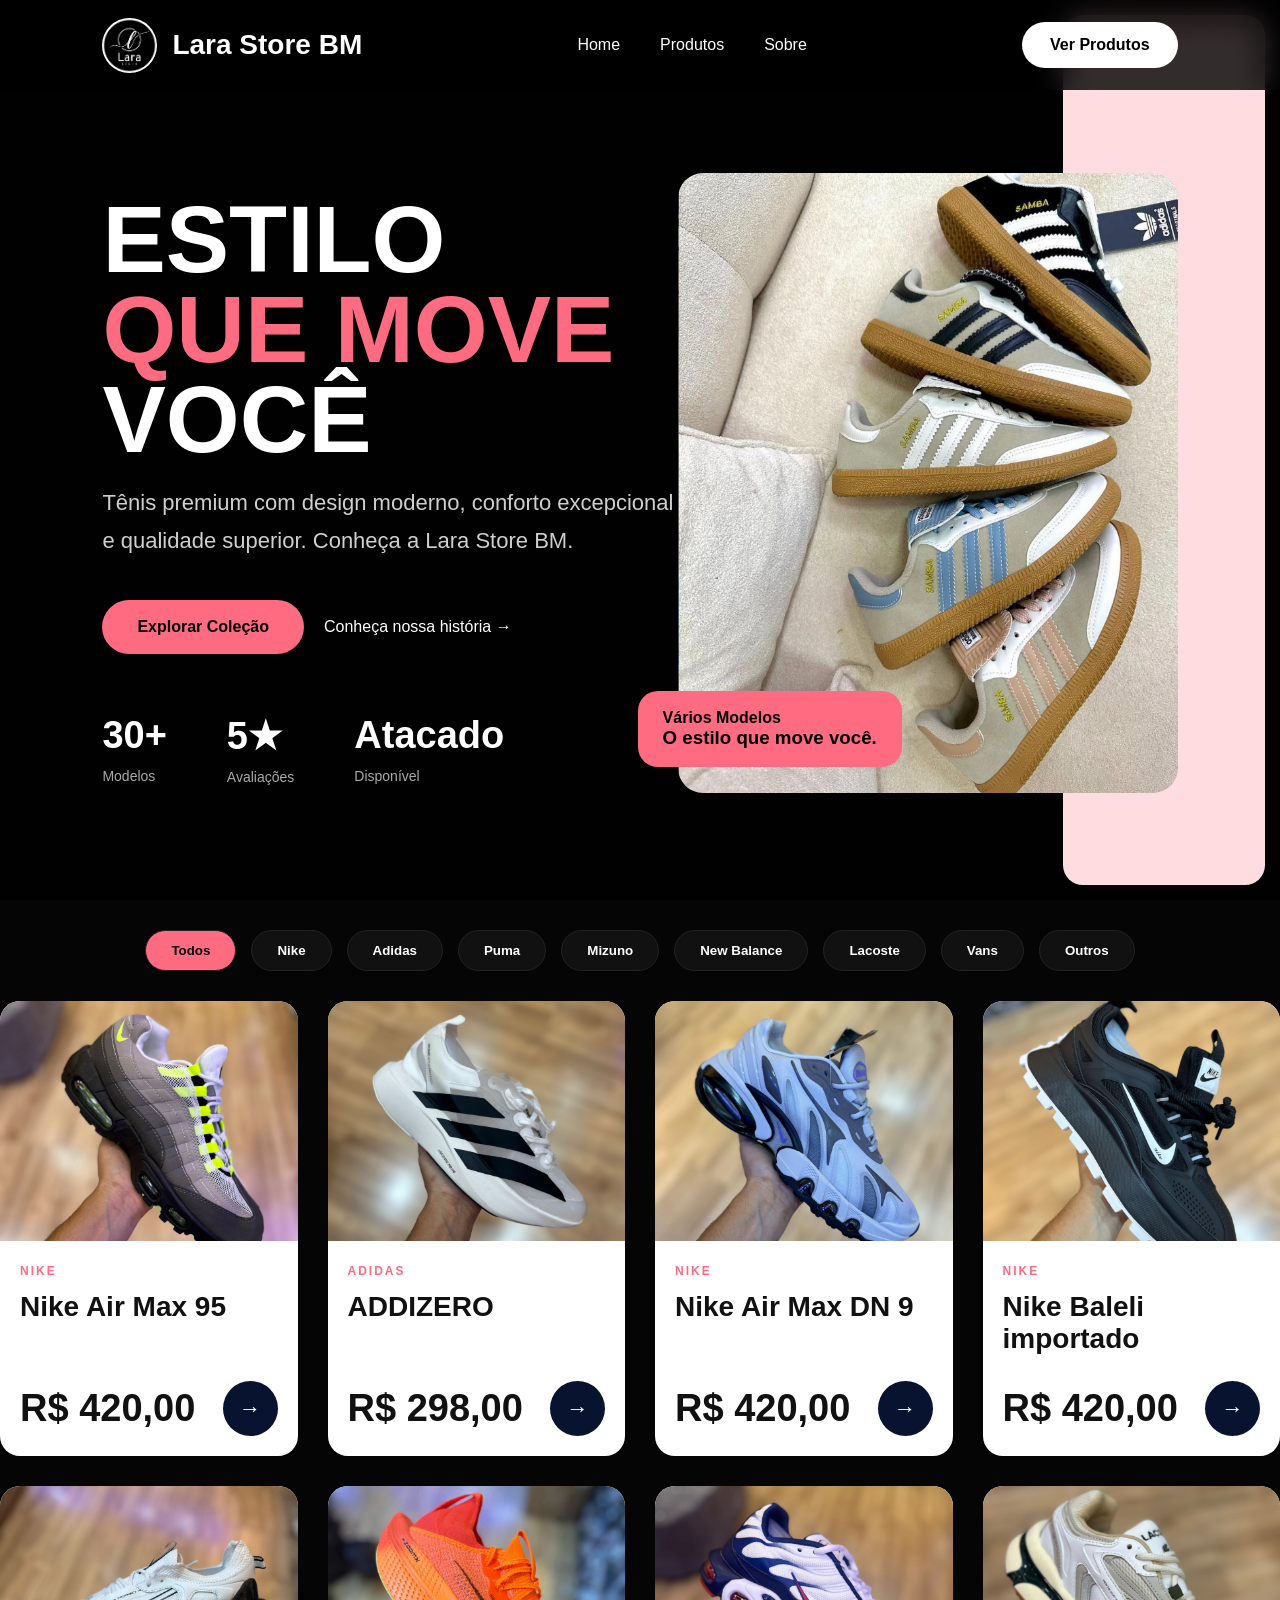
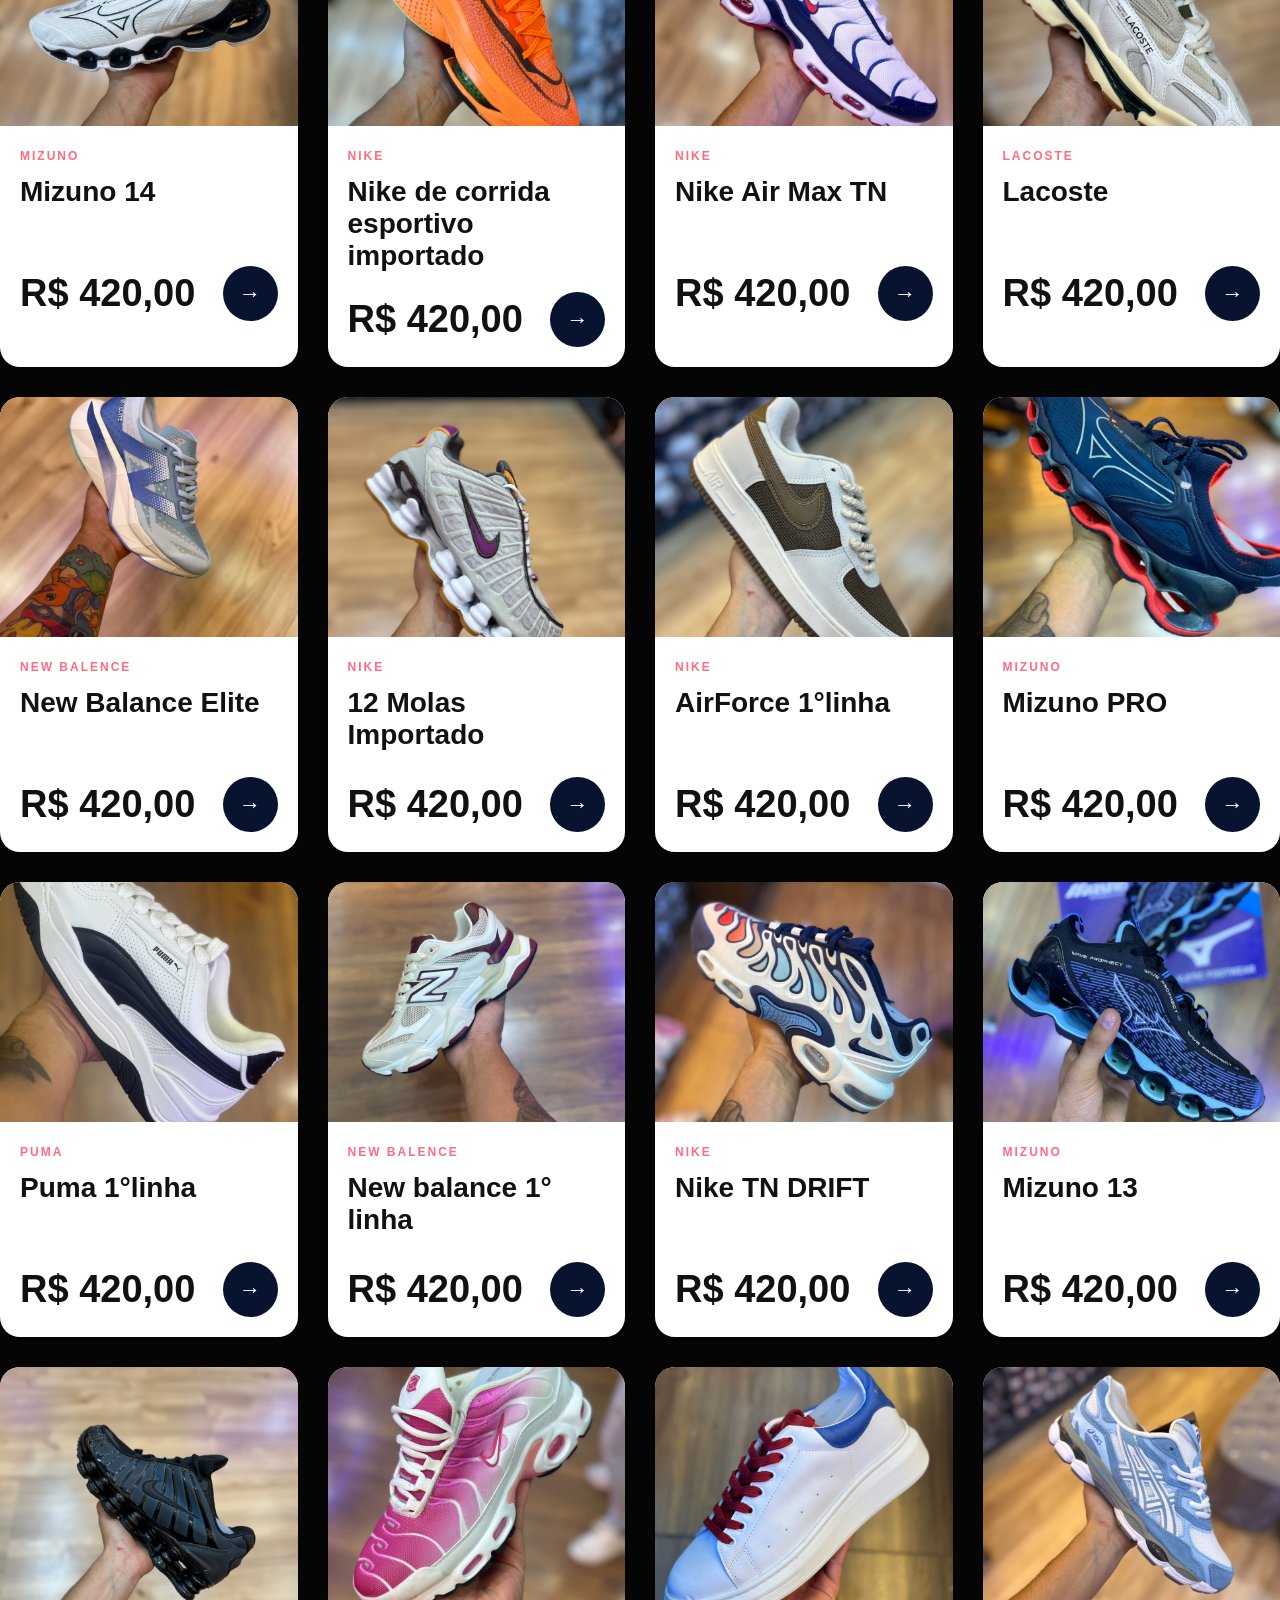
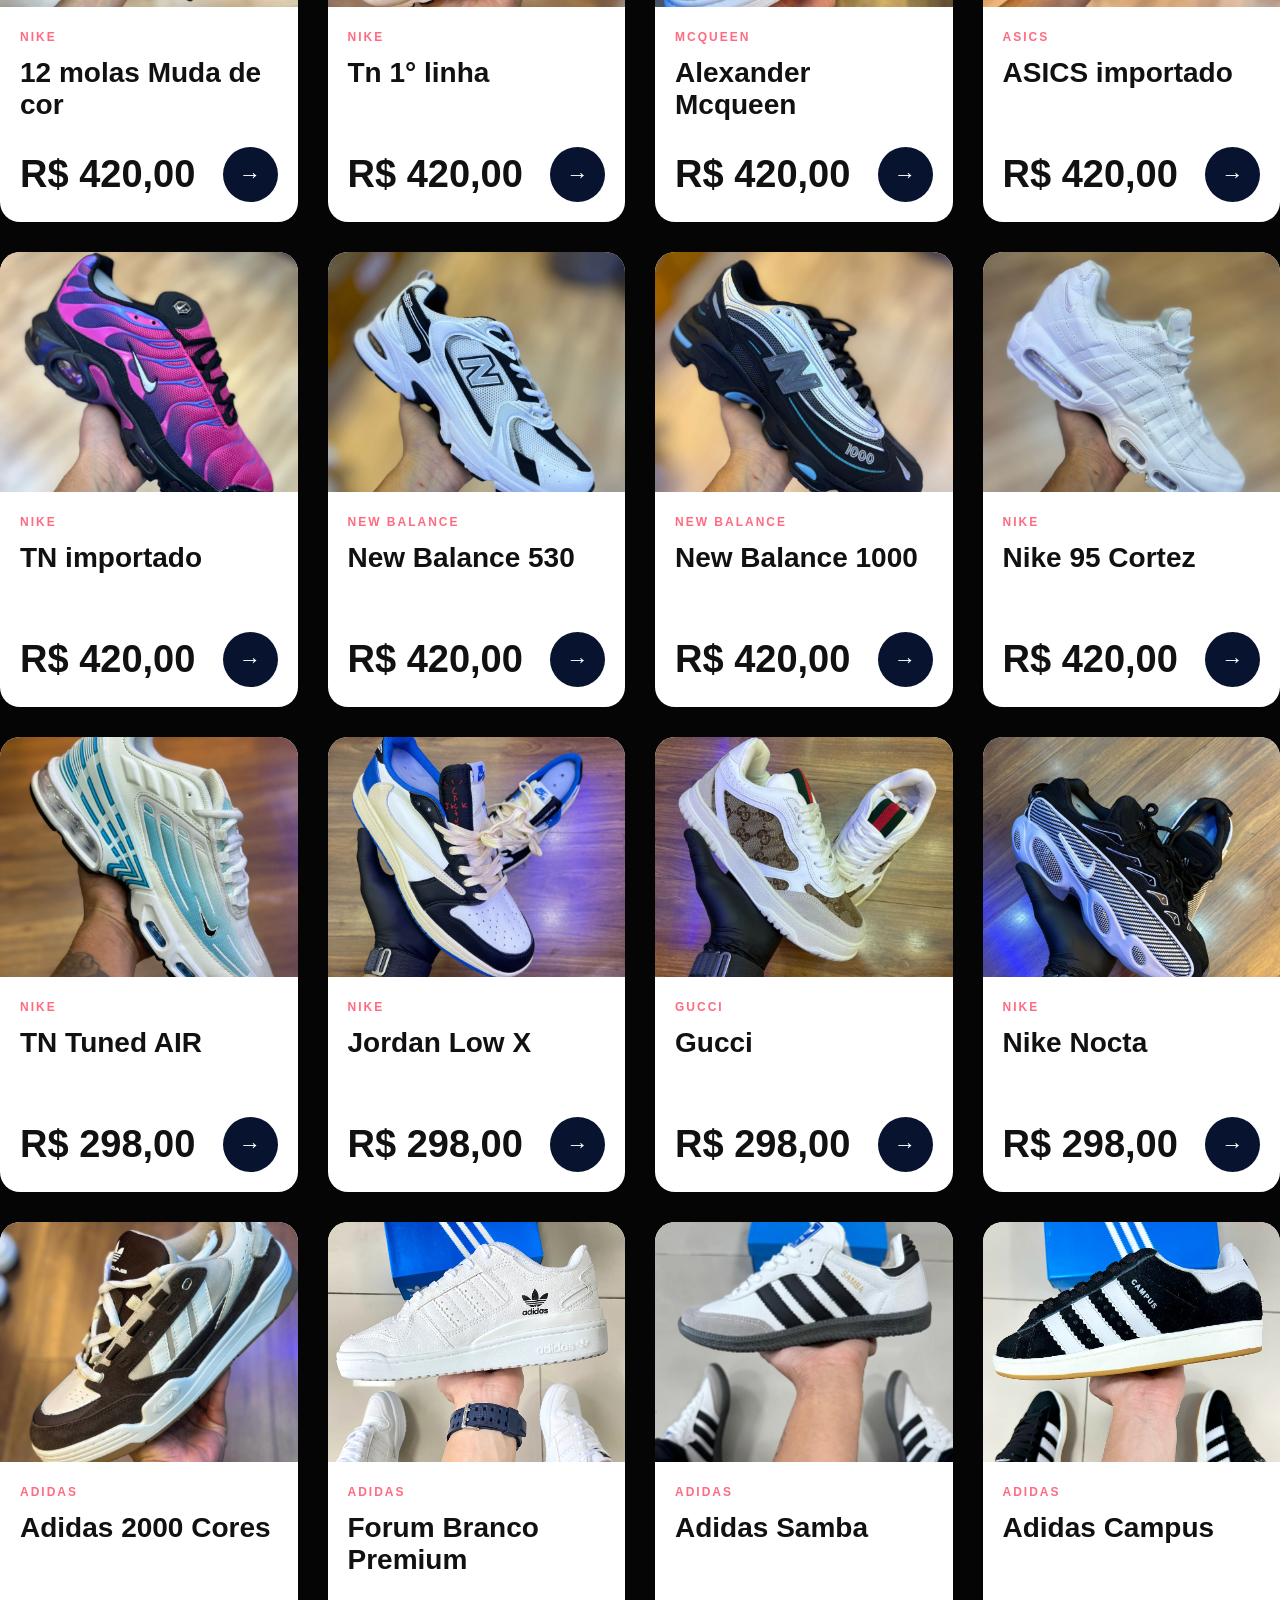
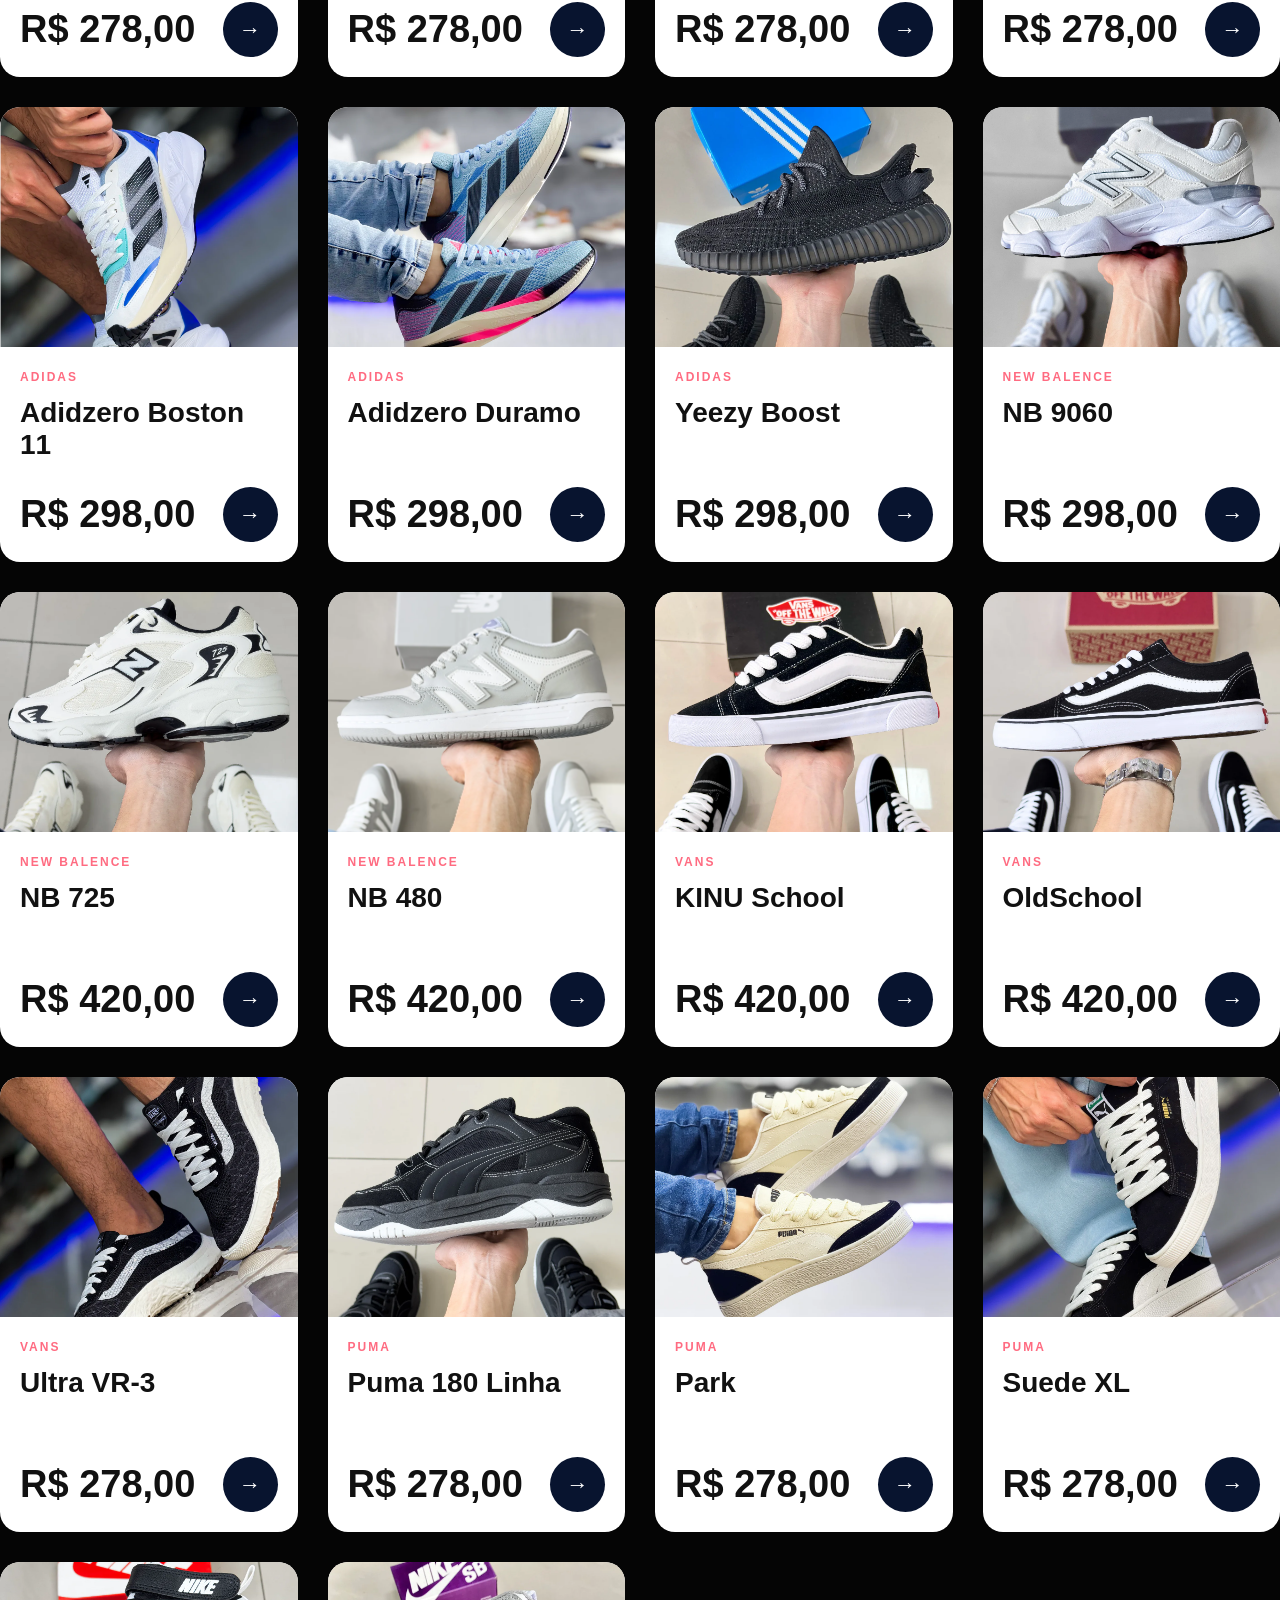
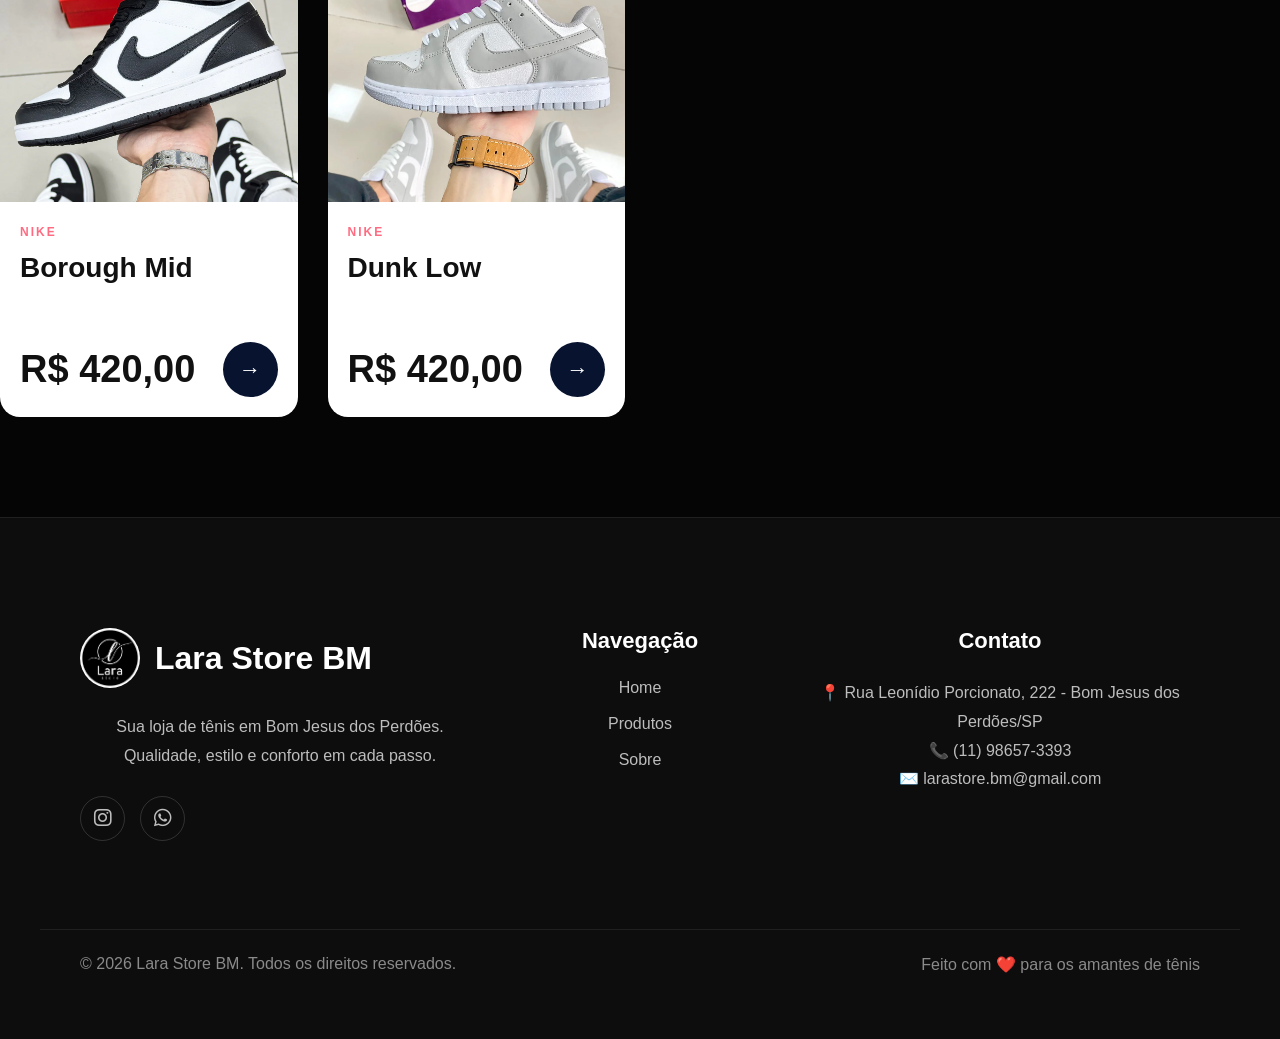
==== index.html @ 4850183e "Add files via upload" ====
<!DOCTYPE html>
<html lang="pt-BR">
<head>
<meta charset="UTF-8">
<meta name="viewport" content="width=device-width, initial-scale=1.0">

<title>Lara Store BM</title>

<link rel="preconnect" href="https://fonts.googleapis.com">
<link href="img/lara.store.jpeg" rel="stylesheet">

<link rel="stylesheet" href="style.css">
</head>
<script>

function filtrar(categoria){

const produtos =
document.querySelectorAll('.produto');

produtos.forEach(produto => {

if(categoria === 'todos'){

produto.style.display = 'block';

}else{

produto.style.display =
produto.classList.contains(categoria)
? 'block'
: 'none';

}

});

}

</script>
<body>

<nav>

<div class="logo">
<img src="img/lara.store.jpeg">
<h2>Lara Store BM</h2>
</div>

<ul>
<li><a href="#">Home</a></li>
<li><a href="#produtos">Produtos</a></li>
<li><a href="sobre.html">Sobre</a></li>
</ul>

<a href="#produtos" class="btn-nav">Ver Produtos</a>

</nav>

<section class="hero">

<div class="hero-left">

<span class="tag">
NOVA COLEÇÃO 2026
</span>

<h1>
ESTILO
<span>QUE MOVE</span>
VOCÊ
</h1>

<p>
Tênis premium com design moderno, conforto excepcional e qualidade superior.
Conheça a Lara Store BM.
</p>

<div class="hero-buttons">

<a href="#produtos" class="btn-primary">
Explorar Coleção
</a>

<a href="sobre.html" class="btn-secondary">
Conheça nossa história →
</a>

</div>

<div class="stats">

<div>
<h2>30+</h2>
<p>Modelos</p>
</div>

<div>
<h2>5★</h2>
<p>Avaliações</p>
</div>

<div>
<h2>Atacado</h2>
<p>Disponível</p>
</div>

</div>

</div>


<div class="hero-right">

<div class="shoe-card">

<img src="img/banner.png">

<div class="best-seller">

<span>Vários Modelos</span>

<h3>O estilo que move você.</h3>

</div>

</div>

</div>

</section>

<section id="produtos">

<h2 class="titulo">

</a>
<div class="marcas">

    <button class="filtro ativo" data-marca="todos">Todos</button>

    <button class="filtro" data-marca="nike">Nike</button>

    <button class="filtro" data-marca="adidas">Adidas</button>

    <button class="filtro" data-marca="puma">Puma</button>

    <button class="filtro" data-marca="mizuno">Mizuno</button>

    <button class="filtro" data-marca="newbalance">New Balance</button>

    <button class="filtro" data-marca="lacoste">Lacoste</button>

    <button class="filtro" data-marca="vans">Vans</button>

    <button class="filtro" data-marca="outros">Outros</button>

</div>

</section>
<div class="produtos-grid">

<div class="card-produto nike">

    <div class="produto-imagem">
        <img src="img/95.png">
    </div>

    <div class="info-produto">

        <span class="marca">NIKE</span>

        <h3>Nike Air Max 95</h3>

        <div class="card-bottom">

            <span class="preco">R$ 420,00</span>

            <a class="btn-comprar"
            href="https://wa.me/5511986573393"
            target="_blank">
            →
            </a>

        </div>

    </div>

</div>
<div class="card-produto adidas">

    <div class="produto-imagem">
        <img src="img/ADDIZERO.png">
    </div>

    <div class="info-produto">

        <span class="marca">ADIDAS</span>

        <h3>ADDIZERO</h3>

        <div class="card-bottom">

            <span class="preco">R$ 298,00</span>

            <a class="btn-comprar"
             href="https://wa.me/5511986573393"
            target="_blank">
            →
            </a>

        </div>

    </div>

</div>
<div class="card-produto nike">

    <div class="produto-imagem">
        <img src="img/DN-white.png">
        
    </div>

    <div class="info-produto">

        <span class="marca">NIKE</span>

        <h3>Nike Air Max DN 9</h3>

        <div class="card-bottom">

            <span class="preco">R$ 420,00</span>

            <a class="btn-comprar"
            href="https://wa.me/5511986573393"
            target="_blank">
            →
            </a>

        </div>

    </div>

</div>
<div class="card-produto nike">

    <div class="produto-imagem">
        <img src="img/BALLELI.png">
        
    </div>

    <div class="info-produto">

        <span class="marca">NIKE</span>

        <h3>Nike Baleli importado</h3>

        <div class="card-bottom">

            <span class="preco">R$ 420,00</span>

            <a class="btn-comprar"
            href="https://wa.me/5511986573393"
            target="_blank">
            →
            </a>

        </div>

    </div>

</div>
<div class="card-produto mizuno">

    <div class="produto-imagem">
        <img src="img/MIZUNO 14.png">
        
    </div>

    <div class="info-produto">

        <span class="marca">MIZUNO</span>

        <h3>Mizuno 14</h3>

        <div class="card-bottom">

            <span class="preco">R$ 420,00</span>

            <a class="btn-comprar"
            href="https://wa.me/5511986573393"
            target="_blank">
            →
            </a>

        </div>

    </div>

</div>
<div class="card-produto nike">

    <div class="produto-imagem">
        <img src="img/CORRIDA.png">
        
    </div>

    <div class="info-produto">

        <span class="marca">NIKE</span>

        <h3>Nike de corrida esportivo importado</h3>

        <div class="card-bottom">

            <span class="preco">R$ 420,00</span>

            <a class="btn-comprar"
            href="https://wa.me/5511986573393"
            target="_blank">
            →
            </a>

        </div>

    </div>

</div>
<div class="card-produto nike">

    <div class="produto-imagem">
        <img src="img/TN.png">
        
    </div>

    <div class="info-produto">

        <span class="marca">NIKE</span>

        <h3>Nike Air Max TN</h3>

        <div class="card-bottom">

            <span class="preco">R$ 420,00</span>

            <a class="btn-comprar"
            href="https://wa.me/5511986573393"
            target="_blank">
            →
            </a>

        </div>

    </div>

</div>
<div class="card-produto lacoste">

    <div class="produto-imagem">
        <img src="img/LACOSTE.png">
        
    </div>

    <div class="info-produto">

        <span class="marca">LACOSTE</span>

        <h3>Lacoste</h3>

        <div class="card-bottom">

            <span class="preco">R$ 420,00</span>

            <a class="btn-comprar"
            href="https://wa.me/5511986573393"
            target="_blank">
            →
            </a>

        </div>

    </div>

</div>
<div class="card-produto newbalance">

    <div class="produto-imagem">
        <img src="img/NEW BALENCE ELITE.png">
        
    </div>

    <div class="info-produto">

        <span class="marca">New Balence</span>

        <h3>New Balance Elite</h3>

        <div class="card-bottom">

            <span class="preco">R$ 420,00</span>

            <a class="btn-comprar"
            href="https://wa.me/5511986573393"
            target="_blank">
            →
            </a>

        </div>

    </div>

</div>
<div class="card-produto nike">

    <div class="produto-imagem">
        <img src="img/12 molas.png">
        
    </div>

    <div class="info-produto">

        <span class="marca">NIKE</span>

        <h3>12 Molas Importado</h3>

        <div class="card-bottom">

            <span class="preco">R$ 420,00</span>

            <a class="btn-comprar"
            href="https://wa.me/5511986573393"
            target="_blank">
            →
            </a>

        </div>

    </div>

</div>

<div class="card-produto nike">

    <div class="produto-imagem">
        <img src="img/airforce.png">
        
    </div>

    <div class="info-produto">

        <span class="marca">NIKE</span>

        <h3>AirForce 1°linha</h3>

        <div class="card-bottom">

            <span class="preco">R$ 420,00</span>

            <a class="btn-comprar"
            href="https://wa.me/5511986573393"
            target="_blank">
            →
            </a>

        </div>

    </div>

</div>
<div class="card-produto mizuno">

    <div class="produto-imagem">
        <img src="img/MIZUNO PRO.png">
        
    </div>

    <div class="info-produto">

        <span class="marca">MIZUNO</span>

        <h3>Mizuno PRO</h3>

        <div class="card-bottom">

            <span class="preco">R$ 420,00</span>

            <a class="btn-comprar"
            href="https://wa.me/5511986573393"
            target="_blank">
            →
            </a>

        </div>

    </div>

</div>
<div class="card-produto puma">

    <div class="produto-imagem">
        <img src="img/PUMA.png">
        
    </div>

    <div class="info-produto">

        <span class="marca">PUMA</span>

        <h3>Puma 1°linha</h3>

        <div class="card-bottom">

            <span class="preco">R$ 420,00</span>

            <a class="btn-comprar"
            href="https://wa.me/5511986573393"
            target="_blank">
            →
            </a>

        </div>

    </div>

</div>
<div class="card-produto newbalance">

    <div class="produto-imagem">
        <img src="img/NEWBALENCE.png">
        
    </div>

    <div class="info-produto">

        <span class="marca">NEW BALENCE</span>

        <h3>New balance 1° linha</h3>

        <div class="card-bottom">

            <span class="preco">R$ 420,00</span>

            <a class="btn-comprar"
            href="https://wa.me/5511986573393"
            target="_blank">
            →
            </a>

        </div>

    </div>

</div>
<div class="card-produto nike">

    <div class="produto-imagem">
        <img src="img/DRIFT.png">
        
    </div>

    <div class="info-produto">

        <span class="marca">NIKE</span>

        <h3>Nike TN DRIFT</h3>

        <div class="card-bottom">

            <span class="preco">R$ 420,00</span>

            <a class="btn-comprar"
            href="https://wa.me/5511986573393"
            target="_blank">
            →
            </a>

        </div>

    </div>

</div>
<div class="card-produto mizuno">

    <div class="produto-imagem">
        <img src="img/Mizuno 13.png">
        
    </div>

    <div class="info-produto">

        <span class="marca">Mizuno</span>

        <h3>Mizuno 13</h3>

        <div class="card-bottom">

            <span class="preco">R$ 420,00</span>

            <a class="btn-comprar"
            href="https://wa.me/5511986573393"
            target="_blank">
            →
            </a>

        </div>

    </div>

</div>
<div class="card-produto nike">

    <div class="produto-imagem">
        <img src="img/muda de cor.png">
        
    </div>

    <div class="info-produto">

        <span class="marca">NIKE</span>

        <h3>12 molas Muda de cor</h3>

        <div class="card-bottom">

            <span class="preco">R$ 420,00</span>

            <a class="btn-comprar"
            href="https://wa.me/5511986573393"
            target="_blank">
            →
            </a>

        </div>

    </div>

</div>
<div class="card-produto nike">

    <div class="produto-imagem">
        <img src="img/tn1.png">
        
    </div>

    <div class="info-produto">

        <span class="marca">NIKE</span>

        <h3>Tn 1° linha</h3>

        <div class="card-bottom">

            <span class="preco">R$ 420,00</span>

            <a class="btn-comprar"
            href="https://wa.me/5511986573393"
            target="_blank">
            →
            </a>

        </div>

    </div>

</div>
<div class="card-produto outros">

    <div class="produto-imagem">
        <img src="img/MCQUENN.png">
        
    </div>

    <div class="info-produto">

        <span class="marca">MCQUEEN</span>

        <h3>Alexander Mcqueen</h3>

        <div class="card-bottom">

            <span class="preco">R$ 420,00</span>

            <a class="btn-comprar"
            href="https://wa.me/5511986573393"
            target="_blank">
            →
            </a>

        </div>

    </div>

</div>
<div class="card-produto outros">

    <div class="produto-imagem">
        <img src="img/ASICS.png">
        
    </div>

    <div class="info-produto">

        <span class="marca">ASICS</span>

        <h3>ASICS importado</h3>

        <div class="card-bottom">

            <span class="preco">R$ 420,00</span>

            <a class="btn-comprar"
            href="https://wa.me/5511986573393"
            target="_blank">
            →
            </a>

        </div>

    </div>

</div>
<div class="card-produto nike">

    <div class="produto-imagem">
        <img src="img/importaddo.png">
        
    </div>

    <div class="info-produto">

        <span class="marca">NIKE</span>

        <h3>TN importado</h3>

        <div class="card-bottom">

            <span class="preco">R$ 420,00</span>

            <a class="btn-comprar"
            href="https://wa.me/5511986573393"
            target="_blank">
            →
            </a>

        </div>

    </div>
</div>
<div class="card-produto newbalance">

    <div class="produto-imagem">
        <img src="img/530.png">
        
    </div>

    <div class="info-produto">

        <span class="marca">NEW BALANCE</span>

        <h3>New Balance 530</h3>

        <div class="card-bottom">

            <span class="preco">R$ 420,00</span>

            <a class="btn-comprar"
            href="https://wa.me/5511986573393"
            target="_blank">
            →
            </a>

        </div>

    </div>

</div>
<div class="card-produto newbalance">

    <div class="produto-imagem">
        <img src="img/1000.png">
        
    </div>

    <div class="info-produto">

        <span class="marca">NEW BALANCE</span>

        <h3>New Balance 1000</h3>

        <div class="card-bottom">

            <span class="preco">R$ 420,00</span>

            <a class="btn-comprar"
            href="https://wa.me/5511986573393"
            target="_blank">
            →
            </a>

        </div>

    </div>

</div>
<div class="card-produto nike">

    <div class="produto-imagem">
        <img src="img/cortez.png">
        
    </div>

    <div class="info-produto">

        <span class="marca">NIKE</span>

        <h3>Nike 95 Cortez</h3>

        <div class="card-bottom">

            <span class="preco">R$ 420,00</span>

            <a class="btn-comprar"
            href="https://wa.me/5511986573393"
            target="_blank">
            →
            </a>

        </div>

    </div>

</div>
<div class="card-produto nike">

    <div class="produto-imagem">
        <img src="img/TUNED.png">
        
    </div>

    <div class="info-produto">

        <span class="marca">NIKE</span>

        <h3>TN Tuned AIR</h3>

        <div class="card-bottom">

            <span class="preco">R$ 298,00</span>

            <a class="btn-comprar"
            href="https://wa.me/5511986573393"
            target="_blank">
            →
            </a>

        </div>

    </div>

</div>
<div class="card-produto nike">

    <div class="produto-imagem">
        <img src="img/JORDAN.png">
        
    </div>

    <div class="info-produto">

        <span class="marca">NIKE</span>

        <h3>Jordan Low X</h3>

        <div class="card-bottom">

            <span class="preco">R$ 298,00</span>

            <a class="btn-comprar"
            href="https://wa.me/5511986573393"
            target="_blank">
            →
            </a>

        </div>

    </div>

</div>
<div class="card-produto outros">

    <div class="produto-imagem">
        <img src="img/GUCCI.png">
        
    </div>

    <div class="info-produto">

        <span class="marca">GUCCI</span>

        <h3>Gucci</h3>

        <div class="card-bottom">

            <span class="preco">R$ 298,00</span>

            <a class="btn-comprar"
            href="https://wa.me/5511986573393"
            target="_blank">
            →
            </a>

        </div>

    </div>

</div>
<div class="card-produto nike">

    <div class="produto-imagem">
        <img src="img/NOCTA.png">
        
    </div>

    <div class="info-produto">

        <span class="marca">NIKE</span>

        <h3>Nike Nocta</h3>

        <div class="card-bottom">

            <span class="preco">R$ 298,00</span>

            <a class="btn-comprar"
            href="https://wa.me/5511986573393"
            target="_blank">
            →
            </a>

        </div>

    </div>

</div>
<div class="card-produto adidas">

    <div class="produto-imagem">
        <img src="img/2000.png">
        
    </div>

    <div class="info-produto">

        <span class="marca">ADIDAS</span>

        <h3>Adidas 2000 Cores</h3>

        <div class="card-bottom">

            <span class="preco">R$ 278,00</span>

            <a class="btn-comprar"
            href="https://wa.me/5511986573393"
            target="_blank">
            →
            </a>

        </div>

    </div>

</div>
<div class="card-produto adidas">

    <div class="produto-imagem">
        <img src="img/FORUM BRANCO.png">
        
    </div>

    <div class="info-produto">

        <span class="marca">ADIDAS</span>

        <h3>Forum Branco Premium</h3>

        <div class="card-bottom">

            <span class="preco">R$ 278,00</span>

            <a class="btn-comprar"
            href="https://wa.me/5511986573393"
            target="_blank">
            →
            </a>

        </div>

    </div>

</div>
<div class="card-produto adidas">

    <div class="produto-imagem">
        <img src="img/SAMBA.png">
        
    </div>

    <div class="info-produto">

        <span class="marca">ADIDAS</span>

        <h3>Adidas Samba</h3>

        <div class="card-bottom">

            <span class="preco">R$ 278,00</span>

            <a class="btn-comprar"
            href="https://wa.me/5511986573393"
            target="_blank">
            →
            </a>

        </div>

    </div>

</div>
<div class="card-produto adidas">

    <div class="produto-imagem">
        <img src="img/campus.png">
        
    </div>

    <div class="info-produto">

        <span class="marca">ADIDAS</span>

        <h3>Adidas Campus</h3>

        <div class="card-bottom">

            <span class="preco">R$ 278,00</span>

            <a class="btn-comprar"
            href="https://wa.me/5511986573393"
            target="_blank">
            →
            </a>

        </div>

    </div>

</div>
<div class="card-produto adidas">

    <div class="produto-imagem">
        <img src="img/11.png">
        
    </div>

    <div class="info-produto">

        <span class="marca">ADIDAS</span>

        <h3>Adidzero Boston 11</h3>

        <div class="card-bottom">

            <span class="preco">R$ 298,00</span>

            <a class="btn-comprar"
            href="https://wa.me/5511986573393"
            target="_blank">
            →
            </a>

        </div>

    </div>

</div>
<div class="card-produto adidas">

    <div class="produto-imagem">
        <img src="img/duramo.png">
        
    </div>

    <div class="info-produto">

        <span class="marca">ADIDAS</span>

        <h3>Adidzero Duramo</h3>

        <div class="card-bottom">

            <span class="preco">R$ 298,00</span>

            <a class="btn-comprar"
            href="https://wa.me/5511986573393"
            target="_blank">
            →
            </a>

        </div>

    </div>

</div>
<div class="card-produto adidas">

    <div class="produto-imagem">
        <img src="img/YEESE.png">
        
    </div>

    <div class="info-produto">

        <span class="marca">ADIDAS</span>

        <h3>Yeezy Boost</h3>

        <div class="card-bottom">

            <span class="preco">R$ 298,00</span>

            <a class="btn-comprar"
            href="https://wa.me/5511986573393"
            target="_blank">
            →
            </a>

        </div>

    </div>

</div>
<div class="card-produto newbalance">

    <div class="produto-imagem">
        <img src="img/NB900.png">
        
    </div>

    <div class="info-produto">

        <span class="marca">NEW BALENCE</span>

        <h3>NB 9060</h3>

        <div class="card-bottom">

            <span class="preco">R$ 298,00</span>

            <a class="btn-comprar"
            href="https://wa.me/5511986573393"
            target="_blank">
            →
            </a>

        </div>

    </div>

</div>
<div class="card-produto newbalance">

    <div class="produto-imagem">
        <img src="img/725.png">
        
    </div>

    <div class="info-produto">

        <span class="marca">NEW BALENCE</span>

        <h3>NB 725</h3>

        <div class="card-bottom">

            <span class="preco">R$ 420,00</span>

            <a class="btn-comprar"
            href="https://wa.me/5511986573393"
            target="_blank">
            →
            </a>

        </div>

    </div>

</div>
<div class="card-produto newbalance">

    <div class="produto-imagem">
        <img src="img/480.png">
        
    </div>

    <div class="info-produto">

        <span class="marca">NEW BALENCE</span>

        <h3>NB 480</h3>

        <div class="card-bottom">

            <span class="preco">R$ 420,00</span>

            <a class="btn-comprar"
            href="https://wa.me/5511986573393"
            target="_blank">
            →
            </a>

        </div>

    </div>

</div>
<div class="card-produto vans">

    <div class="produto-imagem">
        <img src="img/shocool.png">
        
    </div>

    <div class="info-produto">

        <span class="marca">VANS</span>

        <h3>KINU School </h3>

        <div class="card-bottom">

            <span class="preco">R$ 420,00</span>

            <a class="btn-comprar"
            href="https://wa.me/5511986573393"
            target="_blank">
            →
            </a>

        </div>

    </div>

</div>
<div class="card-produto vans">

    <div class="produto-imagem">
        <img src="img/OLDS.png">
        
    </div>

    <div class="info-produto">

        <span class="marca">VANS</span>

        <h3>OldSchool</h3>

        <div class="card-bottom">

            <span class="preco">R$ 420,00</span>

            <a class="btn-comprar"
            href="https://wa.me/5511986573393"
            target="_blank">
            →
            </a>

        </div>

    </div>

</div>
<div class="card-produto vans">

    <div class="produto-imagem">
        <img src="img/ULTRA.png">
        
    </div>

    <div class="info-produto">

        <span class="marca">VANS</span>

        <h3>Ultra VR-3</h3>

        <div class="card-bottom">

            <span class="preco">R$ 278,00</span>

            <a class="btn-comprar"
            href="https://wa.me/5511986573393"
            target="_blank">
            →
            </a>

        </div>

    </div>

</div>
<div class="card-produto puma">

    <div class="produto-imagem">
        <img src="img/180.png">
        
    </div>

    <div class="info-produto">

        <span class="marca">PUMA</span>

        <h3>Puma 180 Linha</h3>

        <div class="card-bottom">

            <span class="preco">R$ 278,00</span>

            <a class="btn-comprar"
            href="https://wa.me/5511986573393"
            target="_blank">
            →
            </a>

        </div>

    </div>

</div>
<div class="card-produto puma">

    <div class="produto-imagem">
        <img src="img/park.png">
        
    </div>

    <div class="info-produto">

        <span class="marca">PUMA</span>

        <h3>Park</h3>

        <div class="card-bottom">

            <span class="preco">R$ 278,00</span>

            <a class="btn-comprar"
            href="https://wa.me/5511986573393"
            target="_blank">
            →
            </a>

        </div>

    </div>

</div>
<div class="card-produto puma">

    <div class="produto-imagem">
        <img src="img/Suede.png">
        
    </div>

    <div class="info-produto">

        <span class="marca">PUMA</span>

        <h3>Suede XL</h3>

        <div class="card-bottom">

            <span class="preco">R$ 278,00</span>

            <a class="btn-comprar"
            href="https://wa.me/5511986573393"
            target="_blank">
            →
            </a>

        </div>

    </div>

</div>
<div class="card-produto nike">

    <div class="produto-imagem">
        <img src="img/mid.png">
        
    </div>

    <div class="info-produto">

        <span class="marca">NIKE</span>

        <h3>Borough Mid</h3>

        <div class="card-bottom">

            <span class="preco">R$ 420,00</span>

            <a class="btn-comprar"
            href="https://wa.me/5511986573393"
            target="_blank">
            →
            </a>

        </div>

    </div>

</div>
<div class="card-produto nike">

    <div class="produto-imagem">
        <img src="img/dunk.png">
        
    </div>

    <div class="info-produto">

        <span class="marca">NIKE</span>

        <h3>Dunk Low</h3>

        <div class="card-bottom">

            <span class="preco">R$ 420,00</span>

            <a class="btn-comprar"
            href="https://wa.me/5511986573393"
            target="_blank">
            →
            </a>

        </div>

    </div>

</div>
</section>
</div>
<script>

const botoes = document.querySelectorAll(".filtro");

const cards = document.querySelectorAll(".card-produto");

botoes.forEach(botao => {

  botao.addEventListener("click", () => {

    botoes.forEach(btn =>
      btn.classList.remove("ativo")
    );

    botao.classList.add("ativo");

    const marca = botao.dataset.marca;

    cards.forEach(card => {

      if (marca === "todos") {

        card.style.display = "block";

      }

      else if (card.classList.contains(marca)) {

        card.style.display = "block";

      }

      else {

        card.style.display = "none";

      }

    });

  });

});

</script>

</body>
<footer class="footer">

    <div class="footer-container">

        <!-- Logo -->
        <div class="footer-col">
            <div class="footer-logo">
                <img src="img/lara.store.jpeg" alt="Lara Store">
                <h3>Lara Store BM</h3>
            </div>

            <p>
                Sua loja de tênis em Bom Jesus dos Perdões.
                Qualidade, estilo e conforto em cada passo.
            </p>

            <div class="social-icons">
                <a href="https://www.instagram.com/larastore.bm/"><i class="fab fa-instagram"></i></a>
                <a href="https://wa.me/5511986573393"><i class="fab fa-whatsapp"></i></a>
            </div>
        </div>

        <!-- Navegação -->
        <div class="footer-col">
            <h4>Navegação</h4>

            <a href="#home">Home</a>
            <a href="#produtos">Produtos</a>
            <a href="sobre.html">Sobre</a>
        </div>

        <!-- Contato -->
        <div class="footer-col">
            <h4>Contato</h4>

            <p>📍 Rua Leonídio Porcionato, 222 - Bom Jesus dos Perdões/SP</p>

            <p>📞 (11) 98657-3393</p>

            <p>✉️ larastore.bm@gmail.com</p>
        </div>

    </div>

    <div class="footer-bottom">
        <p>© 2026 Lara Store BM. Todos os direitos reservados.</p>

        <span>Feito com ❤️ para os amantes de tênis</span>
    </div>
<link rel="stylesheet"
href="https://cdnjs.cloudflare.com/ajax/libs/font-awesome/6.5.1/css/all.min.css">

</footer>
</html>
---- style.css ----
/* RESET */

*{
    margin:0;
    padding:0;
    box-sizing:border-box;
    font-family:'Poppins',sans-serif;
}

html{
    scroll-behavior:smooth;
}

body{
    background:#050505;
    color:#fff;
    overflow-x:hidden;
}

/* NAVBAR */

nav{
    position:fixed;
    top:0;
    left:0;
    width:100%;
    height:90px;
    display:flex;
    justify-content:space-between;
    align-items:center;
    padding:0 8%;
    background:rgba(0,0,0,.8);
    backdrop-filter:blur(15px);
    z-index:999;
}

.logo{
    display:flex;
    align-items:center;
    gap:15px;
}

.logo img{
    width:55px;
    height:55px;
    border-radius:50%;
}

.logo h2{
    font-size:28px;
}

nav ul{
    display:flex;
    gap:40px;
    list-style:none;
}

nav ul li a{
    text-decoration:none;
    color:white;
    font-weight:500;
    transition:.3s;
}

nav ul li a:hover{
    color:#ff6b81;
}

.btn-nav{
    background:white;
    color:black;
    padding:14px 28px;
    border-radius:50px;
    text-decoration:none;
    font-weight:600;
}

/* HERO */

.hero{
    min-height:100vh;
    display:flex;
    align-items:center;
    justify-content:space-between;
    padding:150px 8% 80px;
    position:relative;
}

.hero::before{
    content:"";
    position:absolute;
    inset:0;
    background:
    linear-gradient(
    rgba(0,0,0,.8),
    rgba(0,0,0,.9)
    );
    z-index:-1;
}

.hero-left{
    max-width:650px;
}

.tag{
    color:#ff6b81;
    font-weight:700;
    letter-spacing:3px;
}

.hero h1{
    font-size:95px;
    line-height:90px;
    margin:20px 0;
}

.hero h1 span{
    color:#ff6b81;
}

.hero p{
    color:#cfcfcf;
    font-size:22px;
    line-height:38px;
}

.hero-buttons{
    margin-top:40px;
    display:flex;
    gap:20px;
}

.btn-primary{
    background:#ff6b81;
    color:black;
    text-decoration:none;
    padding:18px 35px;
    border-radius:50px;
    font-weight:700;
    transition:.3s;
}

.btn-primary:hover{
    transform:translateY(-3px);
}

.btn-secondary{
    color:white;
    text-decoration:none;
    display:flex;
    align-items:center;
}

.stats{
    margin-top:60px;
    display:flex;
    gap:60px;
}

.stats h2{
    font-size:38px;
}

.stats p{
    font-size:14px;
    color:#aaa;
}

/* CARD HERO */

.shoe-card{
    position:relative;
}

.shoe-card img{
    width:500px;
    border-radius:25px;
    animation:float 4s ease-in-out infinite;
}

.best-seller{
    position:absolute;
    left:-40px;
    bottom:30px;
    background:#ff6b81;
    color:black;
    padding:18px 25px;
    border-radius:20px;
    font-weight:600;
}

/* CATEGORIAS */

.marcas{
    display:flex;
    justify-content:center;
    flex-wrap:wrap;
    gap:15px;
    padding:30px 20px;
}

.filtro{
    background:#111;
    border:1px solid #222;
    color:white;
    padding:12px 25px;
    border-radius:50px;
    cursor:pointer;
    transition:.3s;
    font-weight:600;
}

.filtro:hover{
    background:#ff6b81;
    color:black;
}

.filtro.ativo{
    background:#ff6b81;
    color:black;
}

/* PRODUTOS */

.produtos-grid{
    max-width:1400px;
    margin:0 auto;

    display:grid;
    grid-template-columns:repeat(auto-fill,minmax(280px,1fr));
    gap:30px;
}

.card-produto{
    background:#fff;
    border-radius:20px;
    overflow:hidden;
    transition:.3s;
}

.card-produto:hover{
    transform:translateY(-8px);
}

.produto-imagem{
    position:relative;
    height:240px;
    overflow:hidden;
}

.produto-imagem img{
    width:100%;
    height:100%;
    object-fit:cover;
    display:block;
}

.tag{
    position:absolute;
    right:10px;
    bottom:10px;

    background:#ffdce0;
    color:#ff4d6d;

    padding:6px 12px;
    border-radius:20px;
    font-size:12px;
    font-weight:600;
}

.info-produto{
    padding:20px;
}

.info-produto h3{
    color:#111;
    font-size:24px;
    margin:10px 0;
}

.marca{
    color:#ff4d6d;
    font-size:12px;
    font-weight:700;
    letter-spacing:2px;
}

.card-bottom{
    margin-top:20px;
    display:flex;
    justify-content:space-between;
    align-items:center;
}

.preco{
    color:#111;
    font-size:32px;
    font-weight:700;
}

.btn-comprar{
    width:55px;
    height:55px;
    border-radius:50%;
    background:#0f172a;
    color:#fff;
    text-decoration:none;

    display:flex;
    align-items:center;
    justify-content:center;

    font-size:22px;
}

/* GRID */

.produtos-grid{
    max-width:1400px;
    margin:auto;

    display:grid;

    grid-template-columns:
    repeat(auto-fill,minmax(280px,1fr));

    gap:30px;
}

/* CARD */

.card-produto{
    background:#fff;

    border-radius:20px;

    overflow:hidden;

    transition:.3s;

    display:flex;

    flex-direction:column;
}

.card-produto:hover{
    transform:translateY(-8px);
    box-shadow:0 15px 35px rgba(255,107,129,.18);
}

/* IMAGEM */

.card-produto img{
    width: 100%;
    height:240px;

    object-fit:cover;
    display:block;
}

/* INFO */

.info-produto{
    padding:20px;
}

.marca{
    color:#ff6b81;
    font-size:12px;
    font-weight:700;
    letter-spacing:2px;
    text-transform:uppercase;
}

.info-produto h3{
    color:#111;
    font-size:28px;
    margin:12px 0;
    min-height:70px;
}

.preco{
    color:#111;
    font-size:38px;
    font-weight:700;
}

/* RODAPÉ DO CARD */

.card-bottom{
    margin-top:20px;

    display:flex;

    justify-content:space-between;

    align-items:center;
}

/* BOTÃO */

.btn-comprar{
    width:55px;
    height:55px;

    border-radius:50%;

    background:#08142f;

    color:#fff;

    text-decoration:none;

    display:flex;

    align-items:center;

    justify-content:center;

    font-size:22px;

    transition:.3s;
}

.btn-comprar:hover{
    background:#ff6b81;
    transform:scale(1.1);
}

/* TAG */

.tag{
    position:absolute;

    right:15px;
    top:15px;

    background:#ffdce0;

    color:#ff4d6d;

    padding:6px 12px;

    border-radius:20px;

    font-size:12px;

    font-weight:600;
}

/* RESPONSIVO */

@media(max-width:768px){

    .produtos-grid{
        grid-template-columns:1fr;
    }

    .info-produto h3{
        font-size:24px;
    }

    .preco{
        font-size:30px;
    }
}

/* FOOTER */

footer{
    margin-top:100px;
    padding:40px;
    text-align:center;
    color:#888;
    border-top:1px solid #222;
}

/* ANIMAÇÕES */

@keyframes float{

0%{
transform:translateY(0px);
}

50%{
transform:translateY(-15px);
}

100%{
transform:translateY(0px);
}

}

/* RESPONSIVO */

@media(max-width:900px){

    .hero{
        flex-direction:column;
        text-align:center;
    }

    .hero h1{
        font-size:60px;
        line-height:60px;
    }

    .hero p{
        font-size:18px;
    }

    .shoe-card img{
        width:100%;
        max-width:380px;
        margin-top:50px;
    }

    .stats{
        justify-content:center;
    }

    nav ul{
        display:none;
    }

    .logo h2{
        font-size:20px;
    }

    .titulo{
        font-size:35px;
    }

}

.tag{
    position:absolute;
    right:15px;
    bottom:15px;

    background:#ffdce0;

    color:#ff4d6d;

    padding:6px 12px;

    border-radius:20px;

    font-size:12px;

    font-weight:600;
}

header{
    background:#000;
    padding:20px;
    position:sticky;
    top:0;
    z-index:1000;
}

.logo-area{
    display:flex;
    align-items:center;
    justify-content:center;
    gap:15px;
}

.logo-area img{
    width:60px;
    height:60px;
    border-radius:50%;
}

.logo-area h1{
    color:white;
    font-size:28px;
}
.footer{
    background:#0d0d0d;
    color:#fff;
    margin-top:100px;
    border-top:1px solid rgba(255,255,255,.08);
}

.footer-container{
    max-width:1400px;
    margin:auto;
    padding:70px 40px;
    display:grid;
    grid-template-columns:2fr 1fr 2fr;
    gap:60px;
}

.footer-col h4{
    font-size:22px;
    margin-bottom:25px;
}

.footer-col p{
    color:#bdbdbd;
    line-height:1.8;
}

.footer-col a{
    display:block;
    color:#bdbdbd;
    text-decoration:none;
    margin-bottom:18px;
    transition:.3s;
}

.footer-col a:hover{
    color:#ff6b81;
    transform:translateX(5px);
}

.footer-logo{
    display:flex;
    align-items:center;
    gap:15px;
    margin-bottom:25px;
}

.footer-logo img{
    width:60px;
    height:60px;
    border-radius:50%;
    object-fit:cover;
}

.footer-logo h3{
    font-size:32px;
    margin:0;
}

.social-icons{
    display:flex;
    gap:15px;
    margin-top:25px;
}

.social-icons a{
    width:45px;
    height:45px;
    border:1px solid rgba(255,255,255,.15);
    border-radius:50%;
    display:flex;
    align-items:center;
    justify-content:center;
    font-size:20px;
}

.social-icons a:hover{
    background:#ff6b81;
    border-color:#ff6b81;
}

.footer-bottom{
    border-top:1px solid rgba(255,255,255,.08);
    padding:25px 40px;
    display:flex;
    justify-content:space-between;
    align-items:center;
    color:#8a8a8a;
}

@media(max-width:900px){

    .footer-container{
        grid-template-columns:1fr;
        gap:40px;
    }

    .footer-bottom{
        flex-direction:column;
        gap:10px;
        text-align:center;
    }

}
/* ===================== */
/* SOBRE NÓS */
/* ===================== */

.sobre{
    padding:120px 8%;
}

.sobre-container{
    max-width:1400px;
    margin:auto;

    display:flex;
    align-items:center;
    justify-content:space-between;
    gap:80px;
}

.sobre-texto{
    flex:1;
}

.subtitulo{
    color:#ff6b81;

    font-size:14px;

    font-weight:700;

    letter-spacing:3px;
}

.sobre-texto h2{
    font-size:55px;

    line-height:1.1;

    margin:20px 0 30px;
}

.sobre-texto p{
    color:#bdbdbd;

    font-size:18px;

    line-height:1.9;

    margin-bottom:20px;
}

.sobre-numeros{
    display:flex;

    gap:50px;

    margin-top:40px;
}

.sobre-numeros h3{
    font-size:42px;

    color:#ff6b81;
}

.sobre-numeros span{
    color:#9a9a9a;
}

.sobre-imagem{
    flex:1;

    display:flex;

    justify-content:center;
}

.sobre-imagem img{
    width:400px;

    height:400px;

    object-fit:cover;

    border-radius:50%;

    padding:30px;

    background:#111;

    border:1px solid rgba(255,255,255,.08);
}

/* RESPONSIVO */

@media(max-width:900px){

    .sobre-container{
        flex-direction:column;
        text-align:center;
    }

    .sobre-texto h2{
        font-size:40px;
    }

    .sobre-numeros{
        justify-content:center;
        flex-wrap:wrap;
    }

    .sobre-imagem img{
        width:280px;
        height:280px;
    }

}
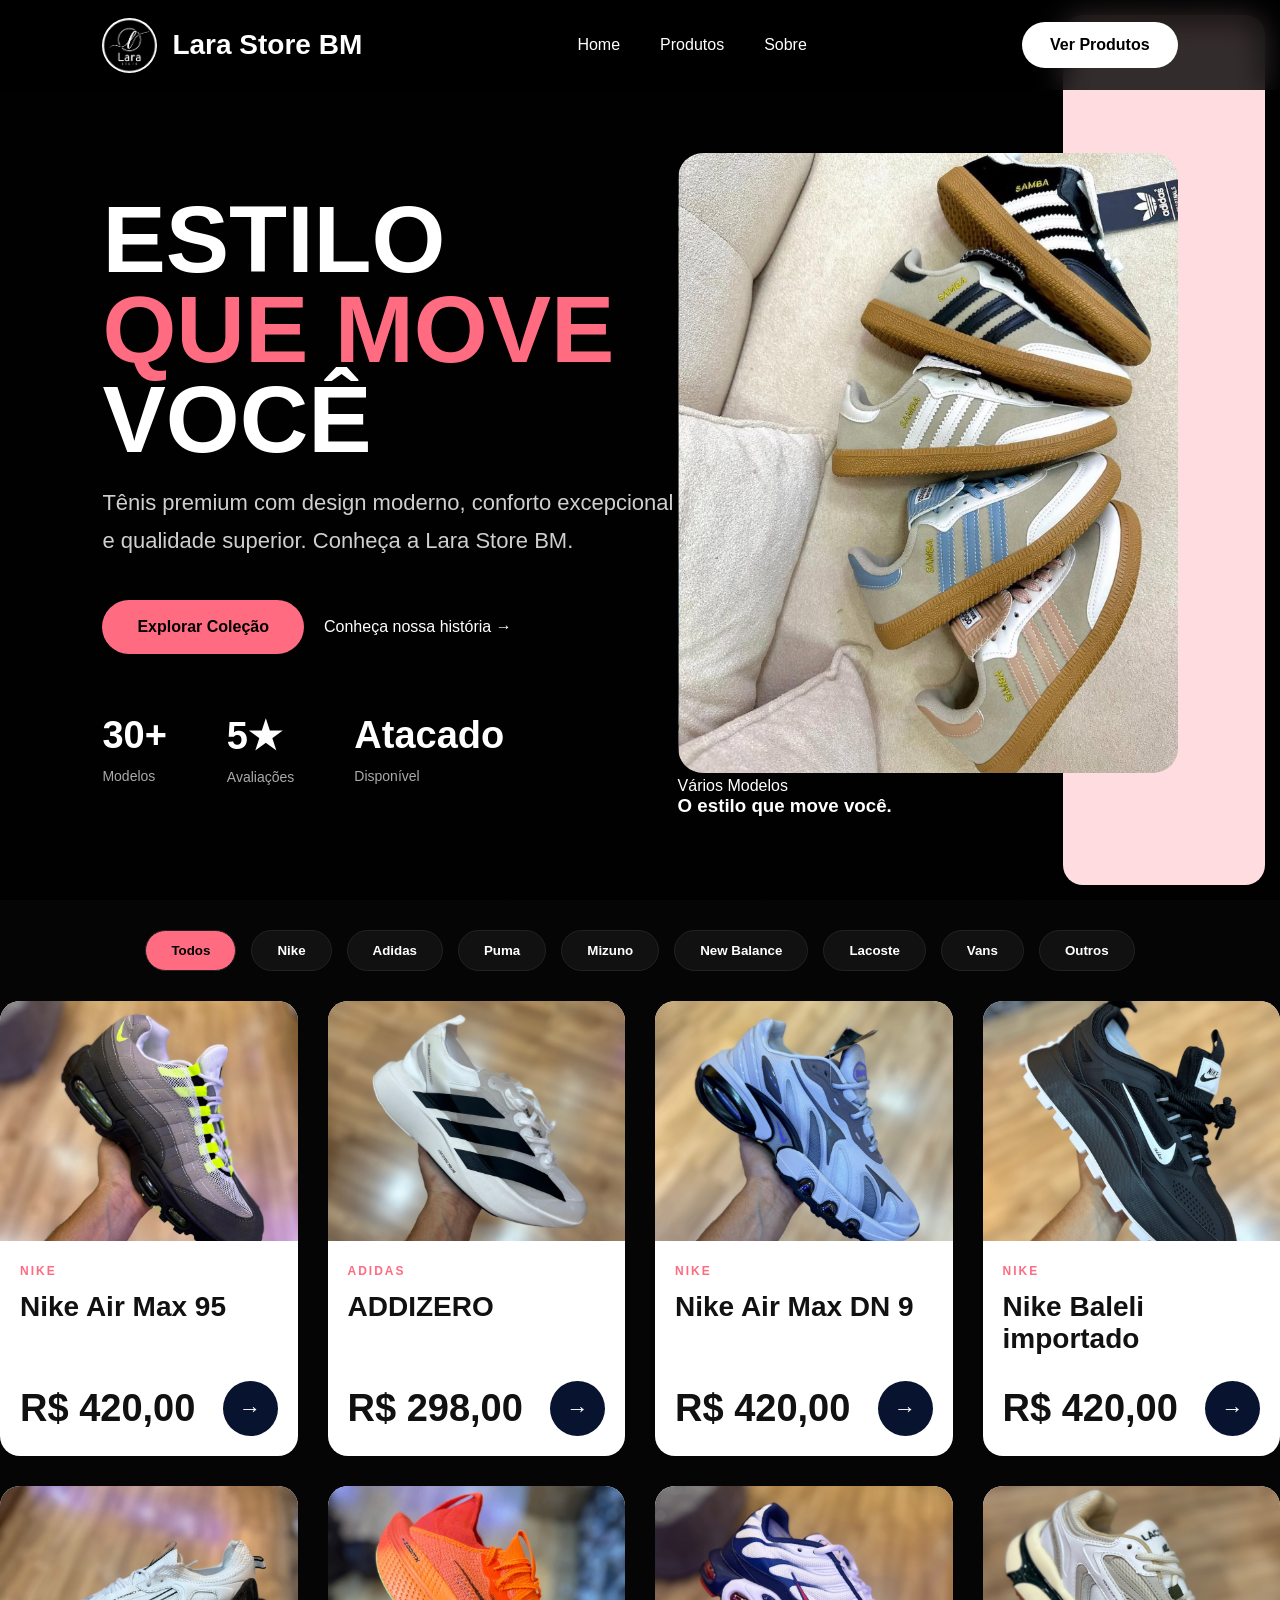
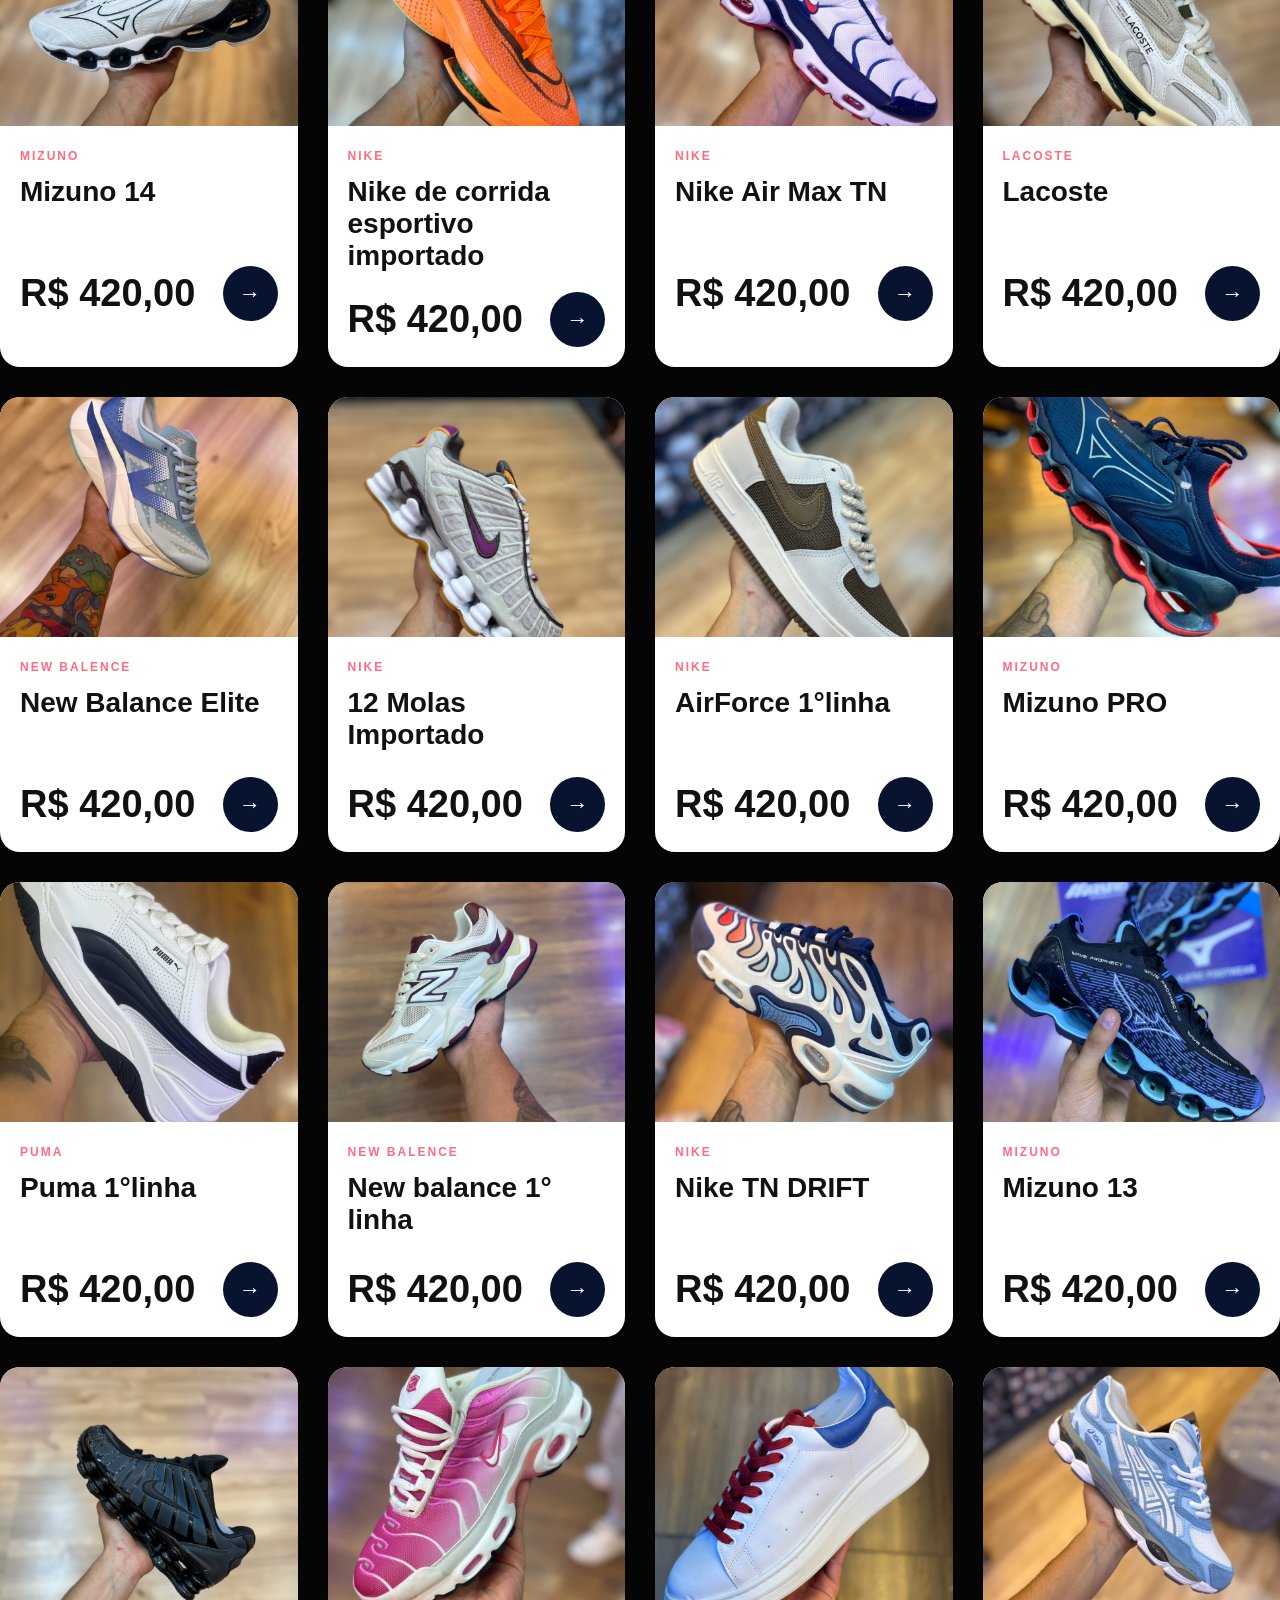
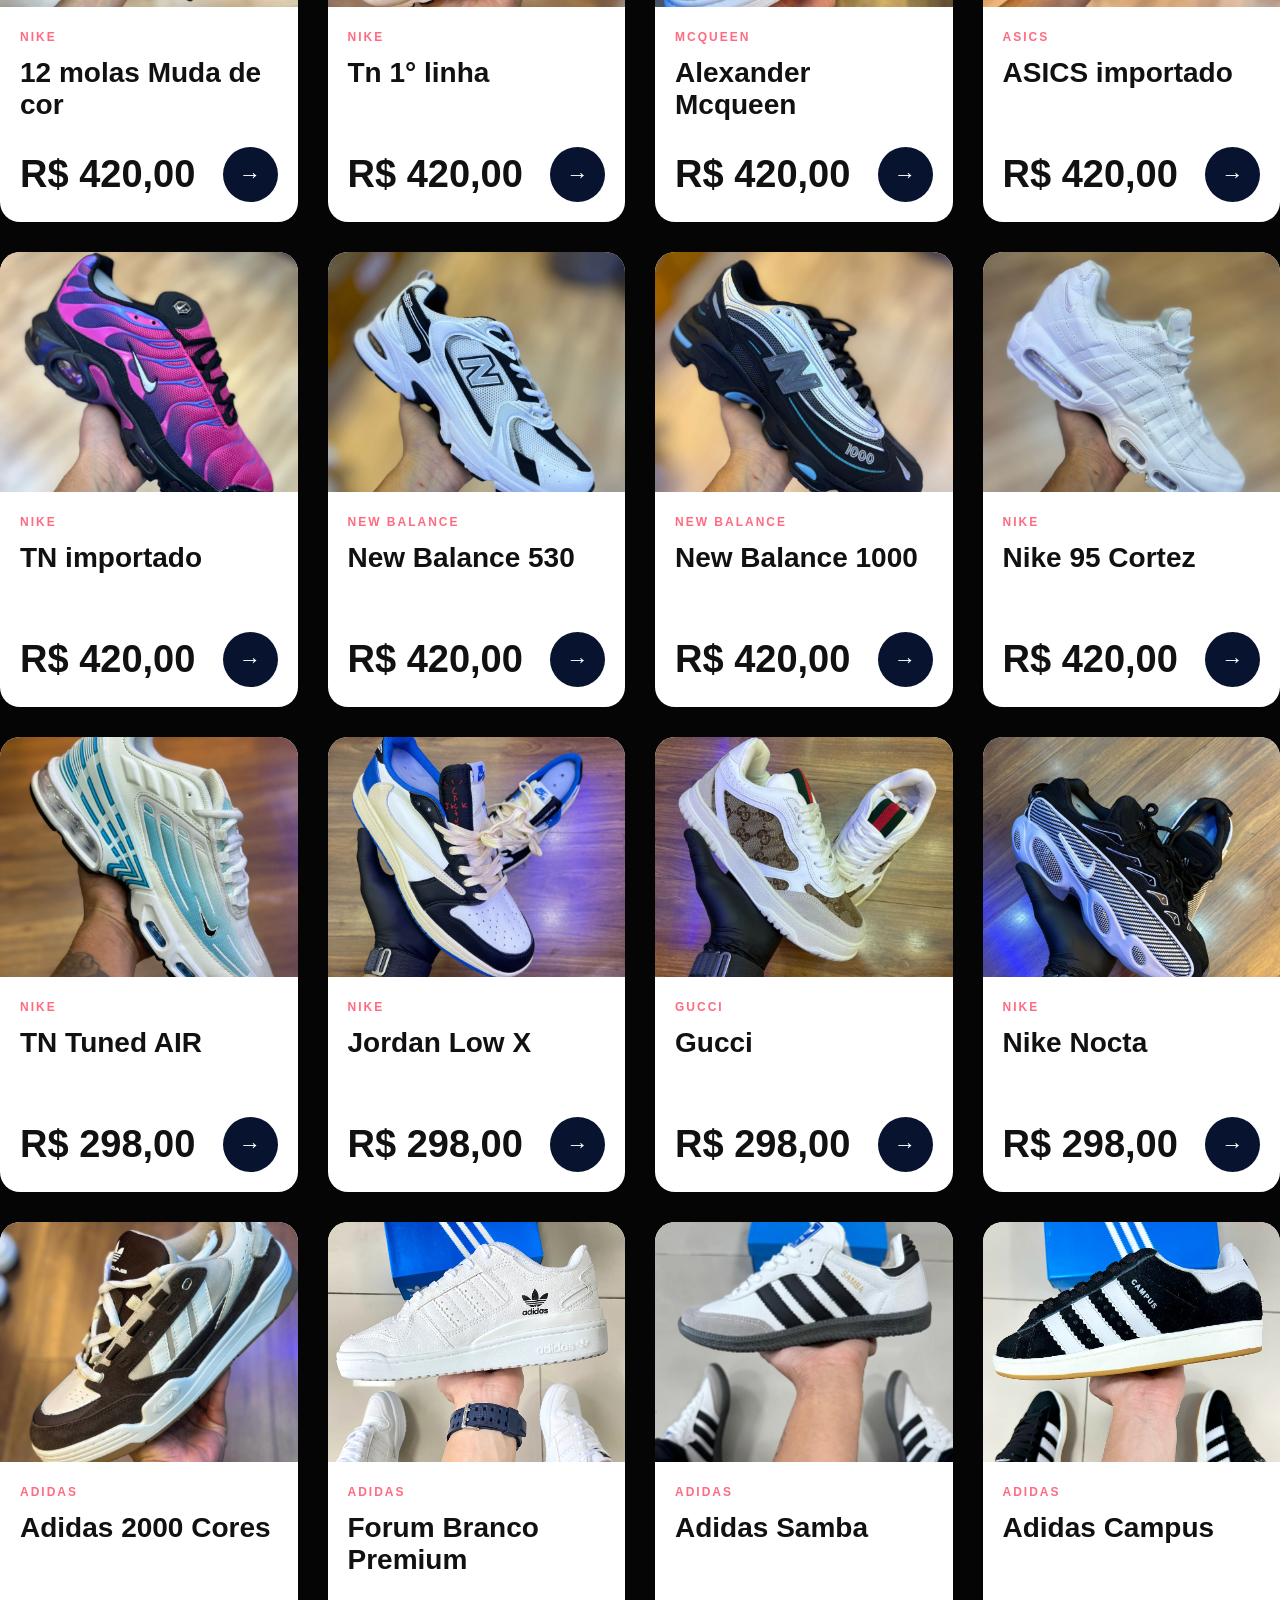
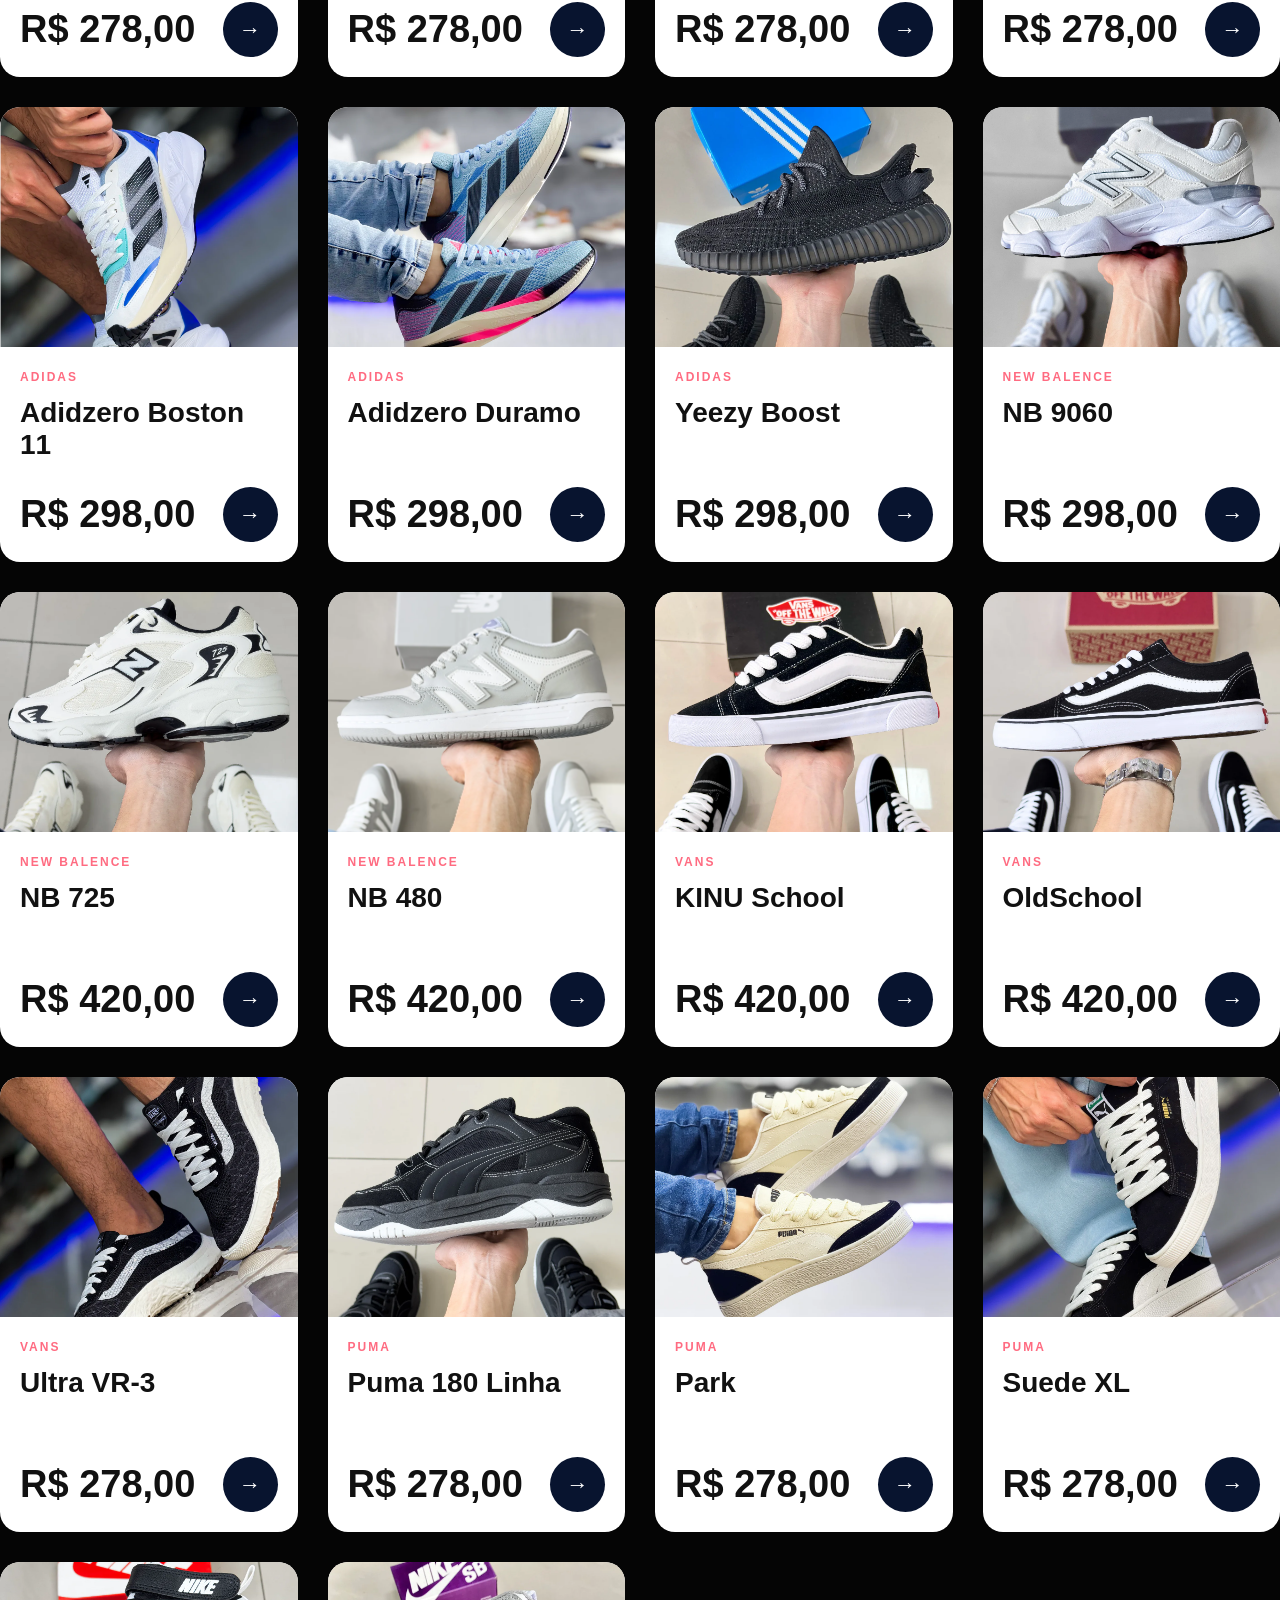
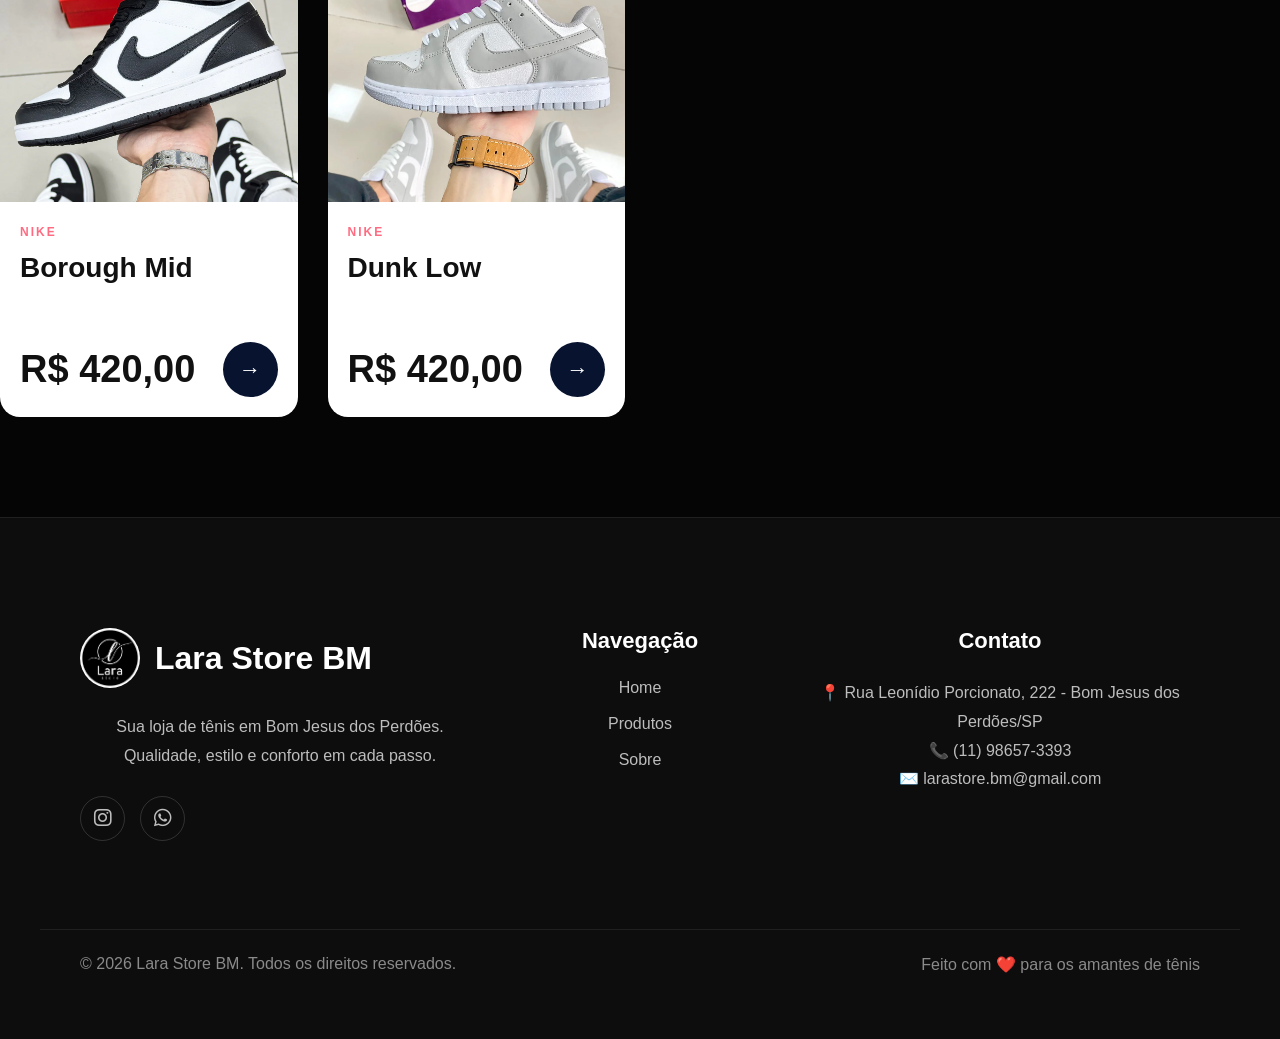
==== commit 7c02438f: "Update index.html" ====
--- a/index.html
+++ b/index.html
@@ -116,7 +116,6 @@
 
 <img src="img/banner.png">
 
-<div class="best-seller">
 
 <span>Vários Modelos</span>
 
@@ -1548,4 +1547,4 @@
 href="https://cdnjs.cloudflare.com/ajax/libs/font-awesome/6.5.1/css/all.min.css">
 
 </footer>
-</html>+</html>
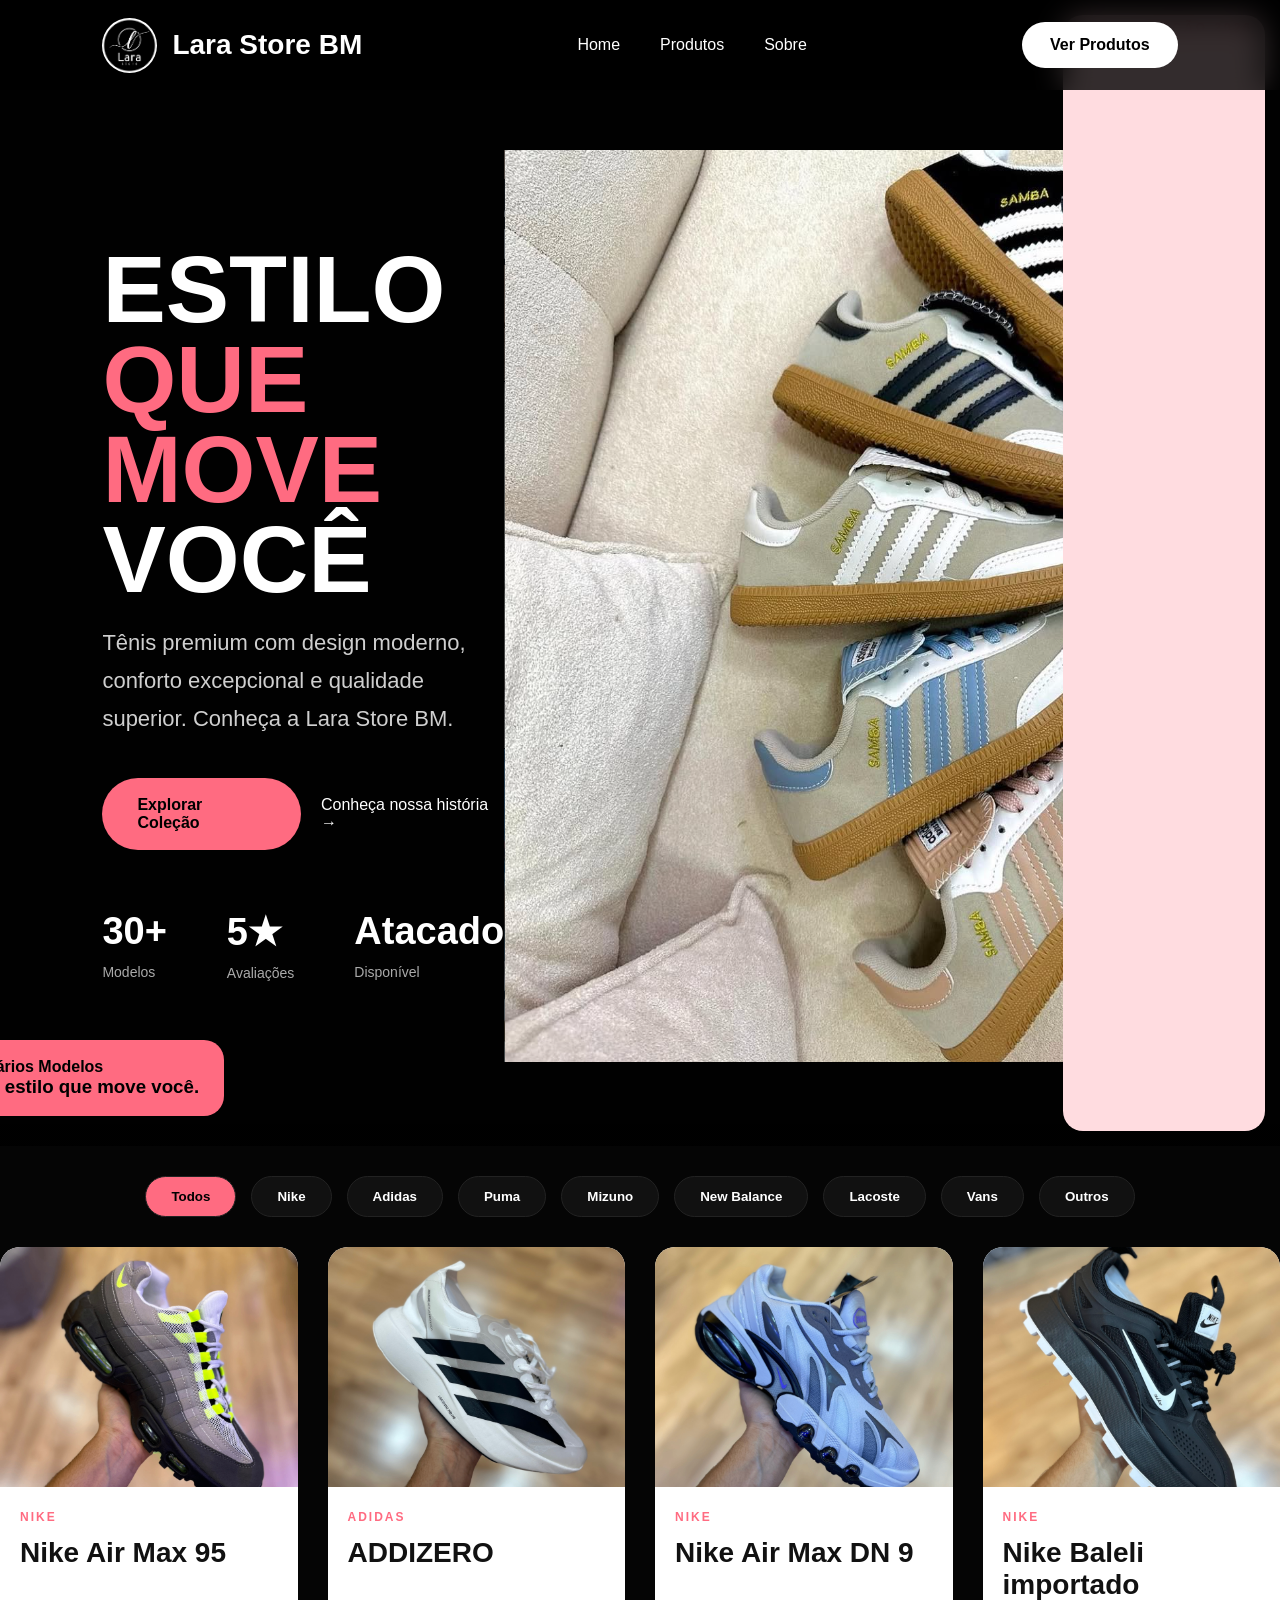
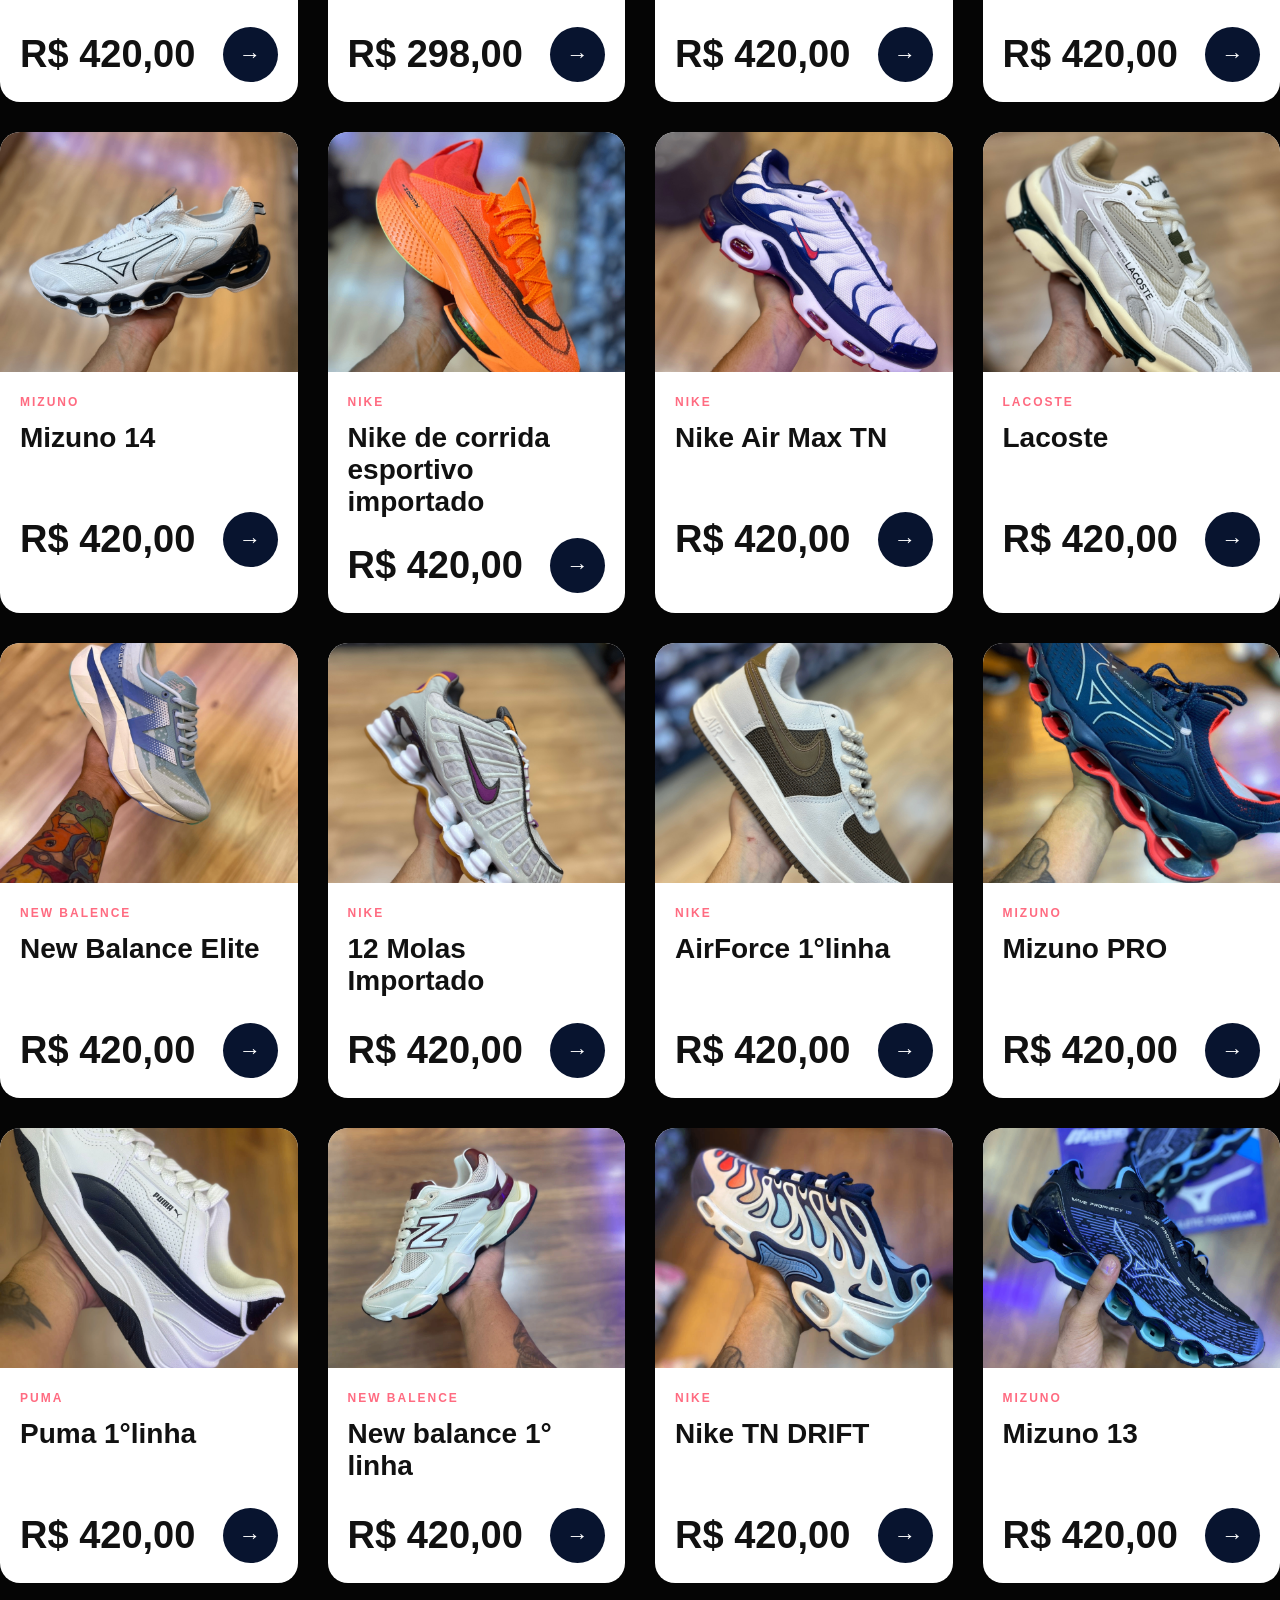
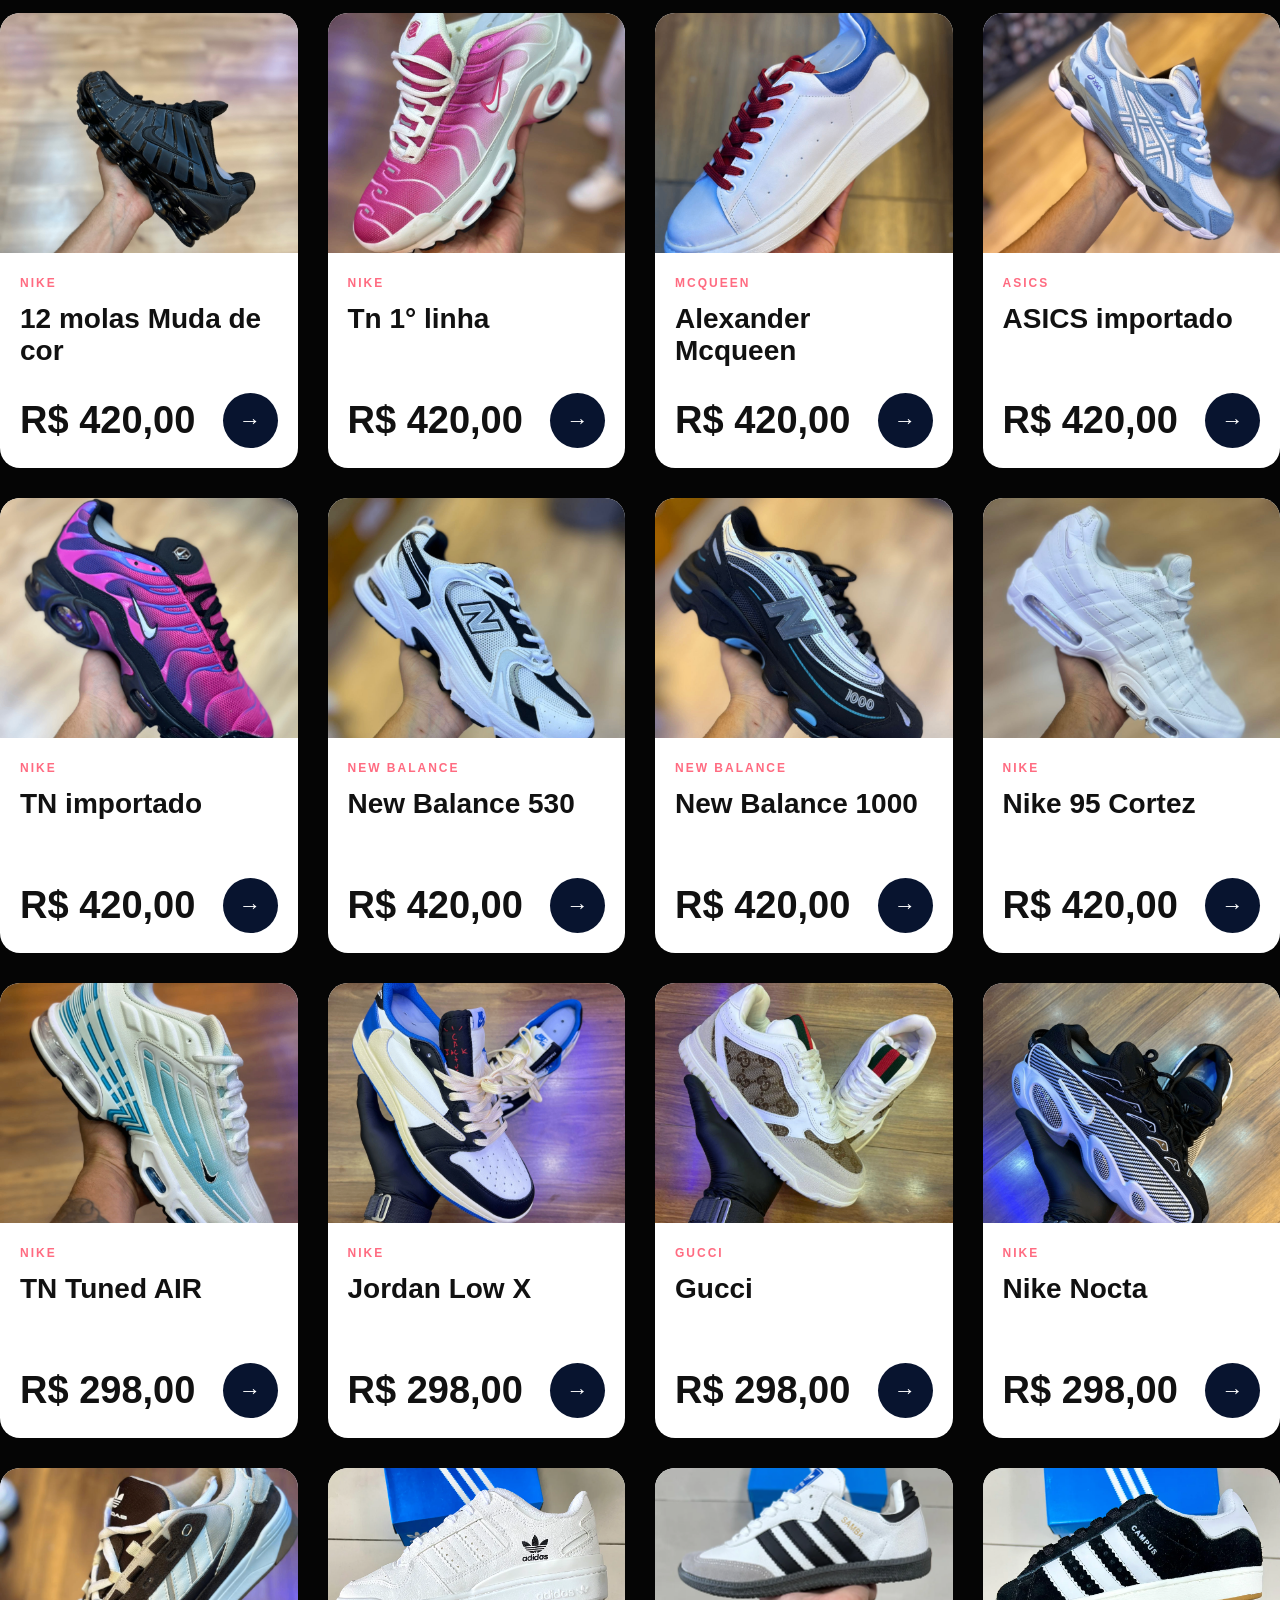
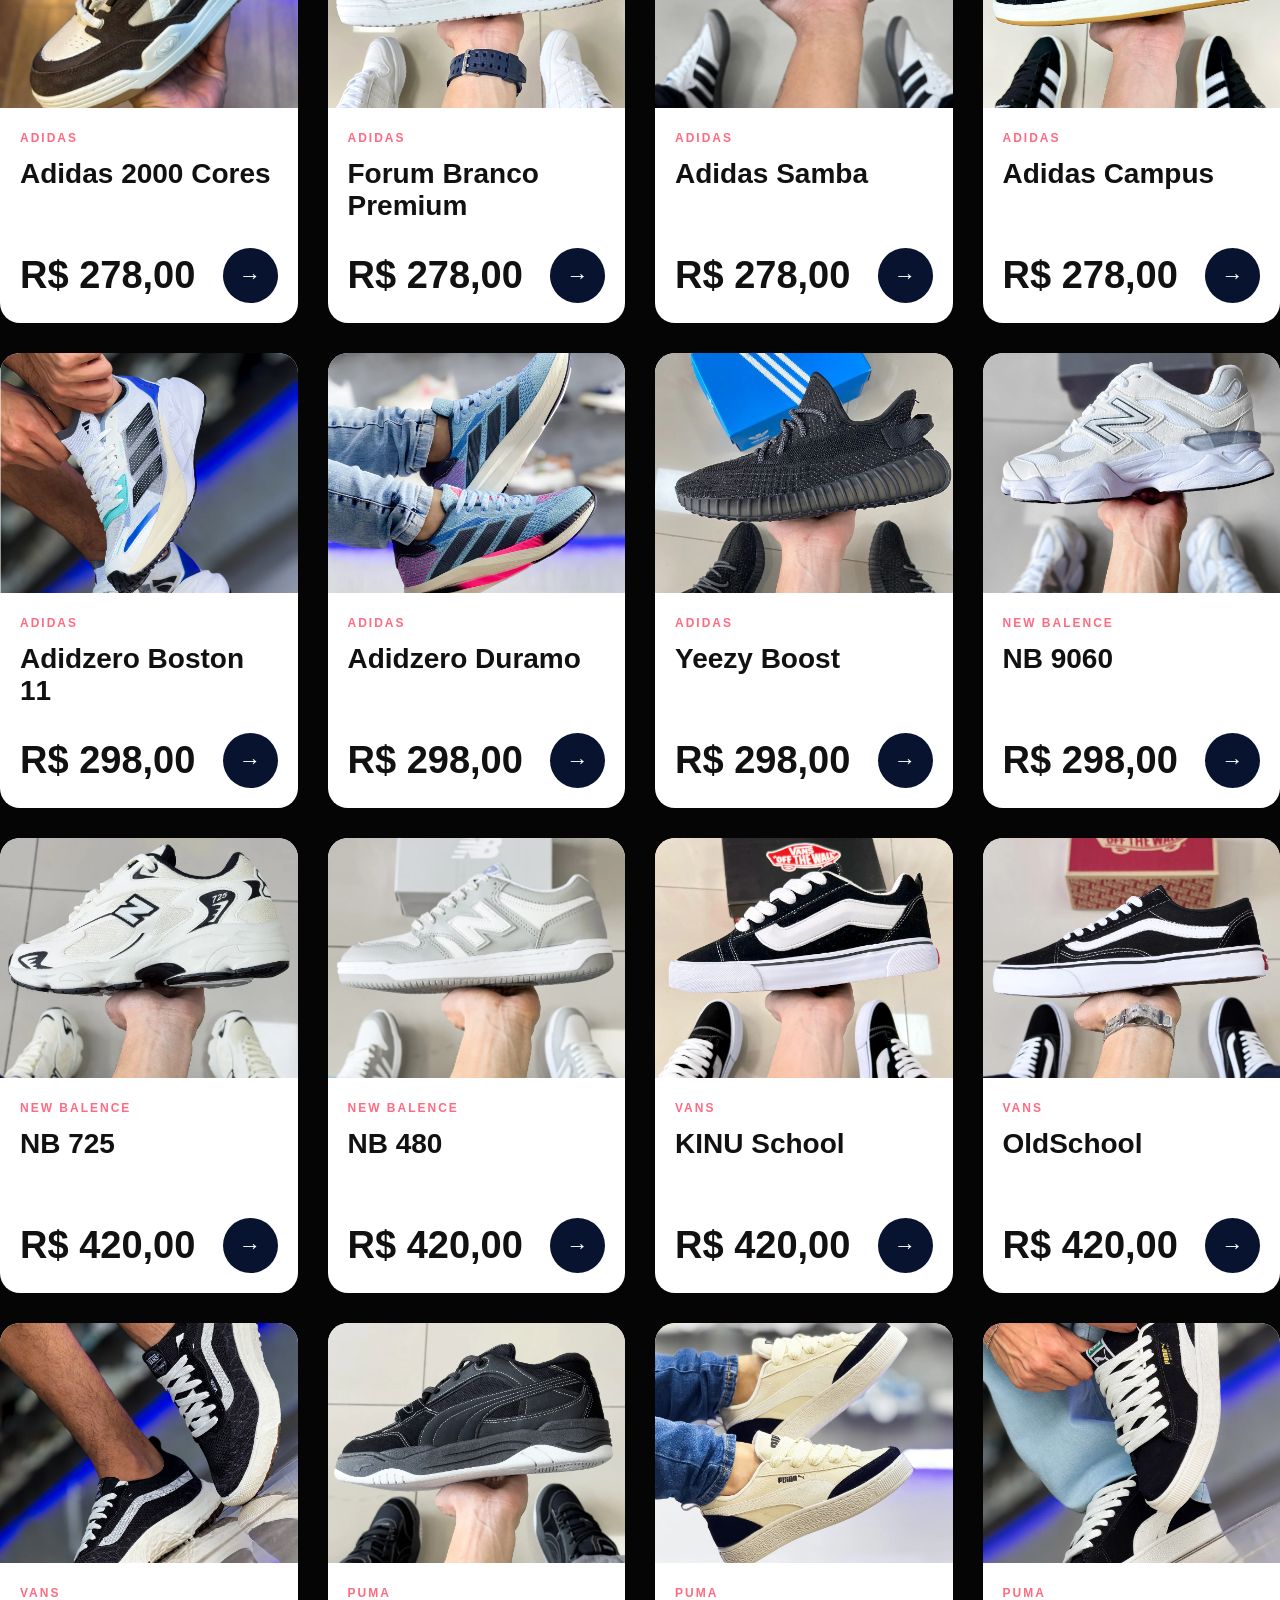
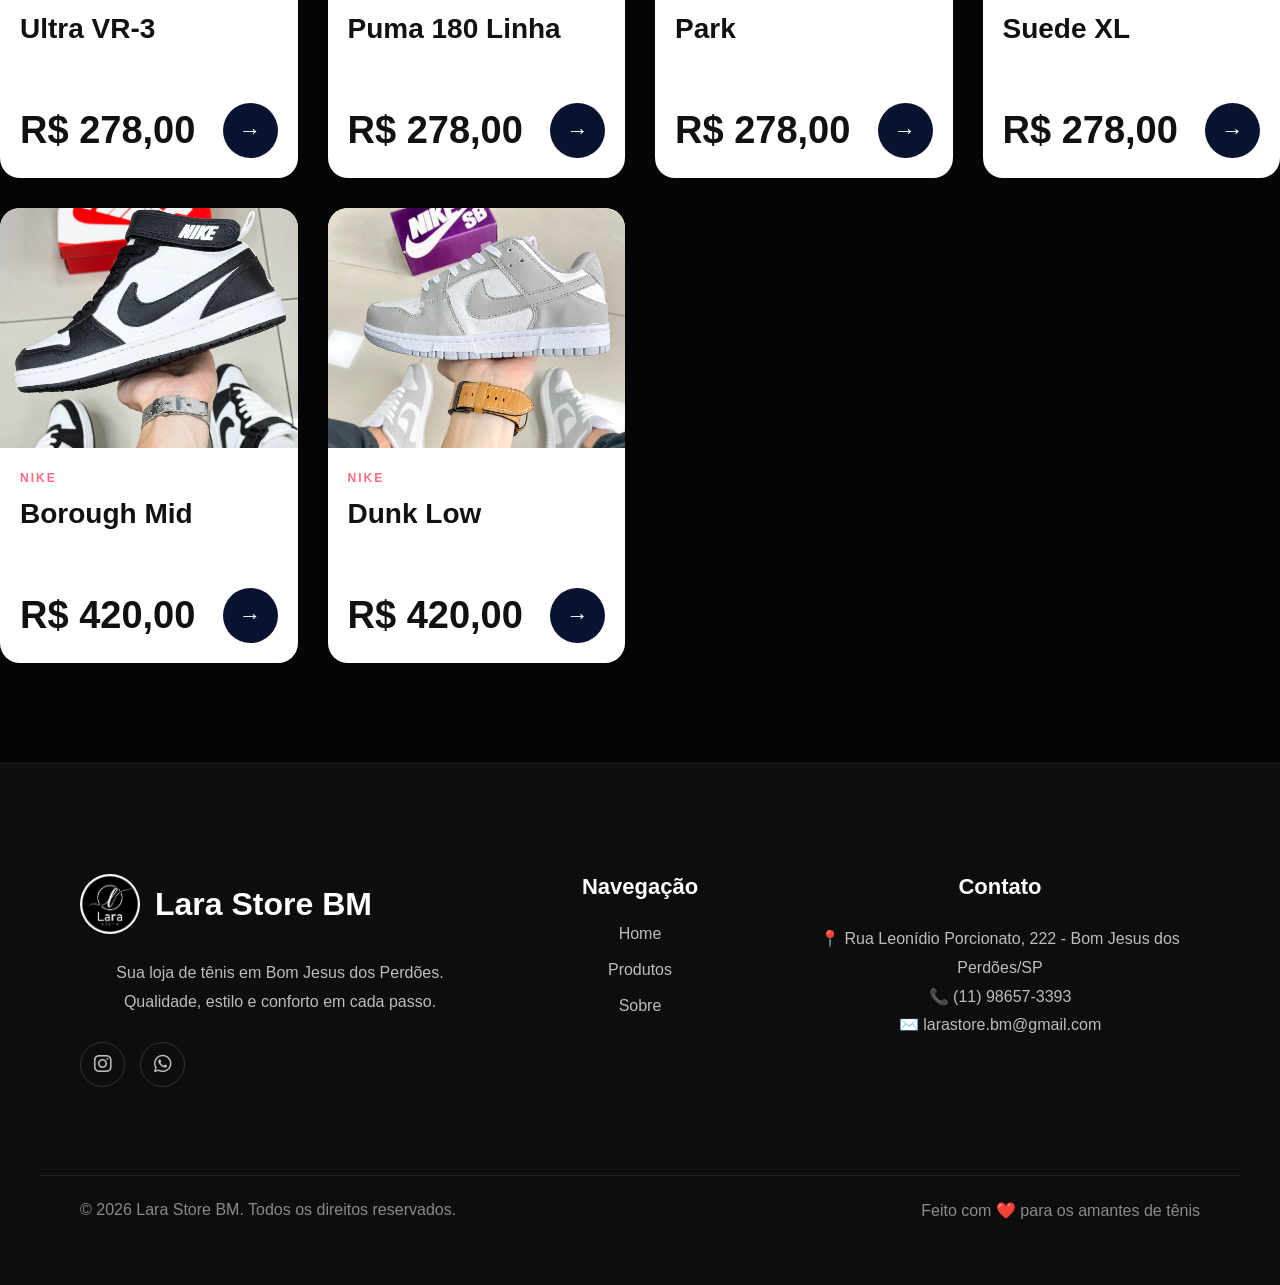
==== commit 2947539b: "Update index.html" ====
--- a/index.html
+++ b/index.html
@@ -112,9 +112,10 @@
 
 <div class="hero-right">
 
-<div class="shoe-card">
 
 <img src="img/banner.png">
+
+<div class="best-seller">
 
 
 <span>Vários Modelos</span>
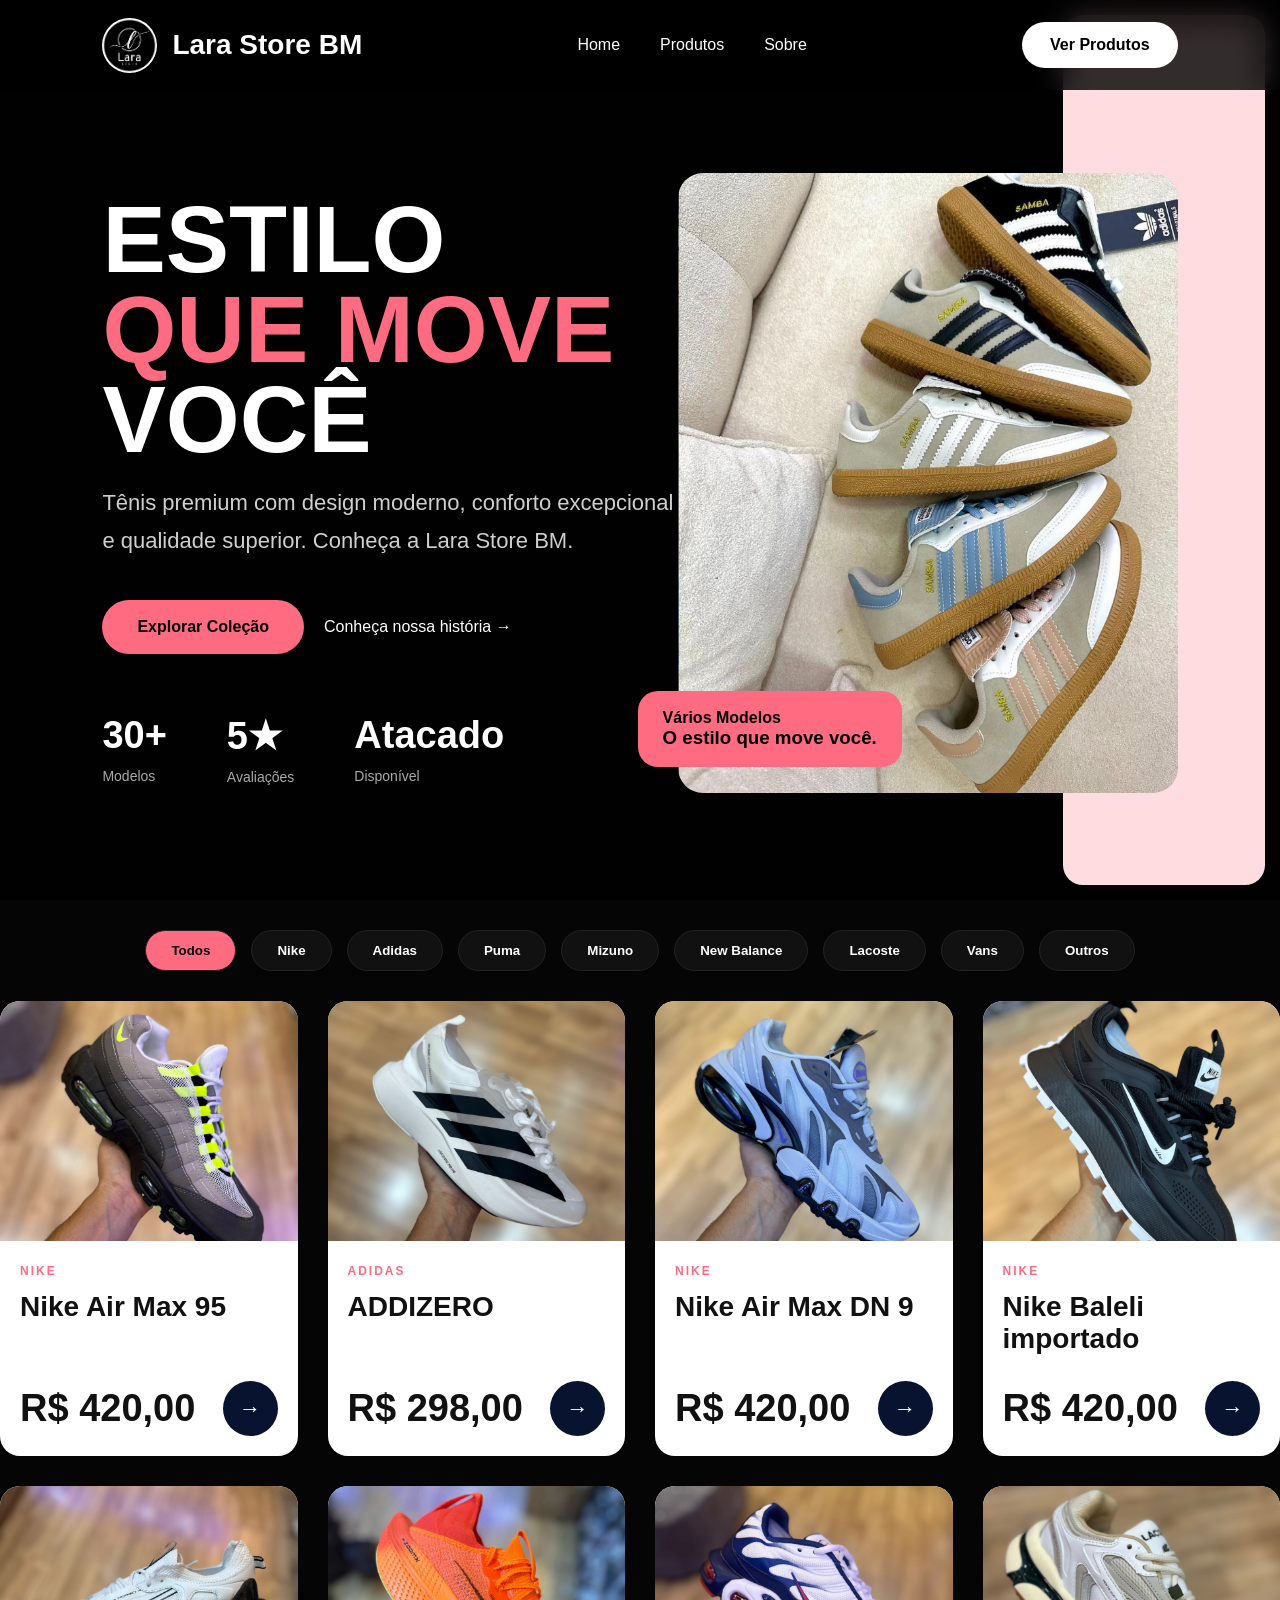
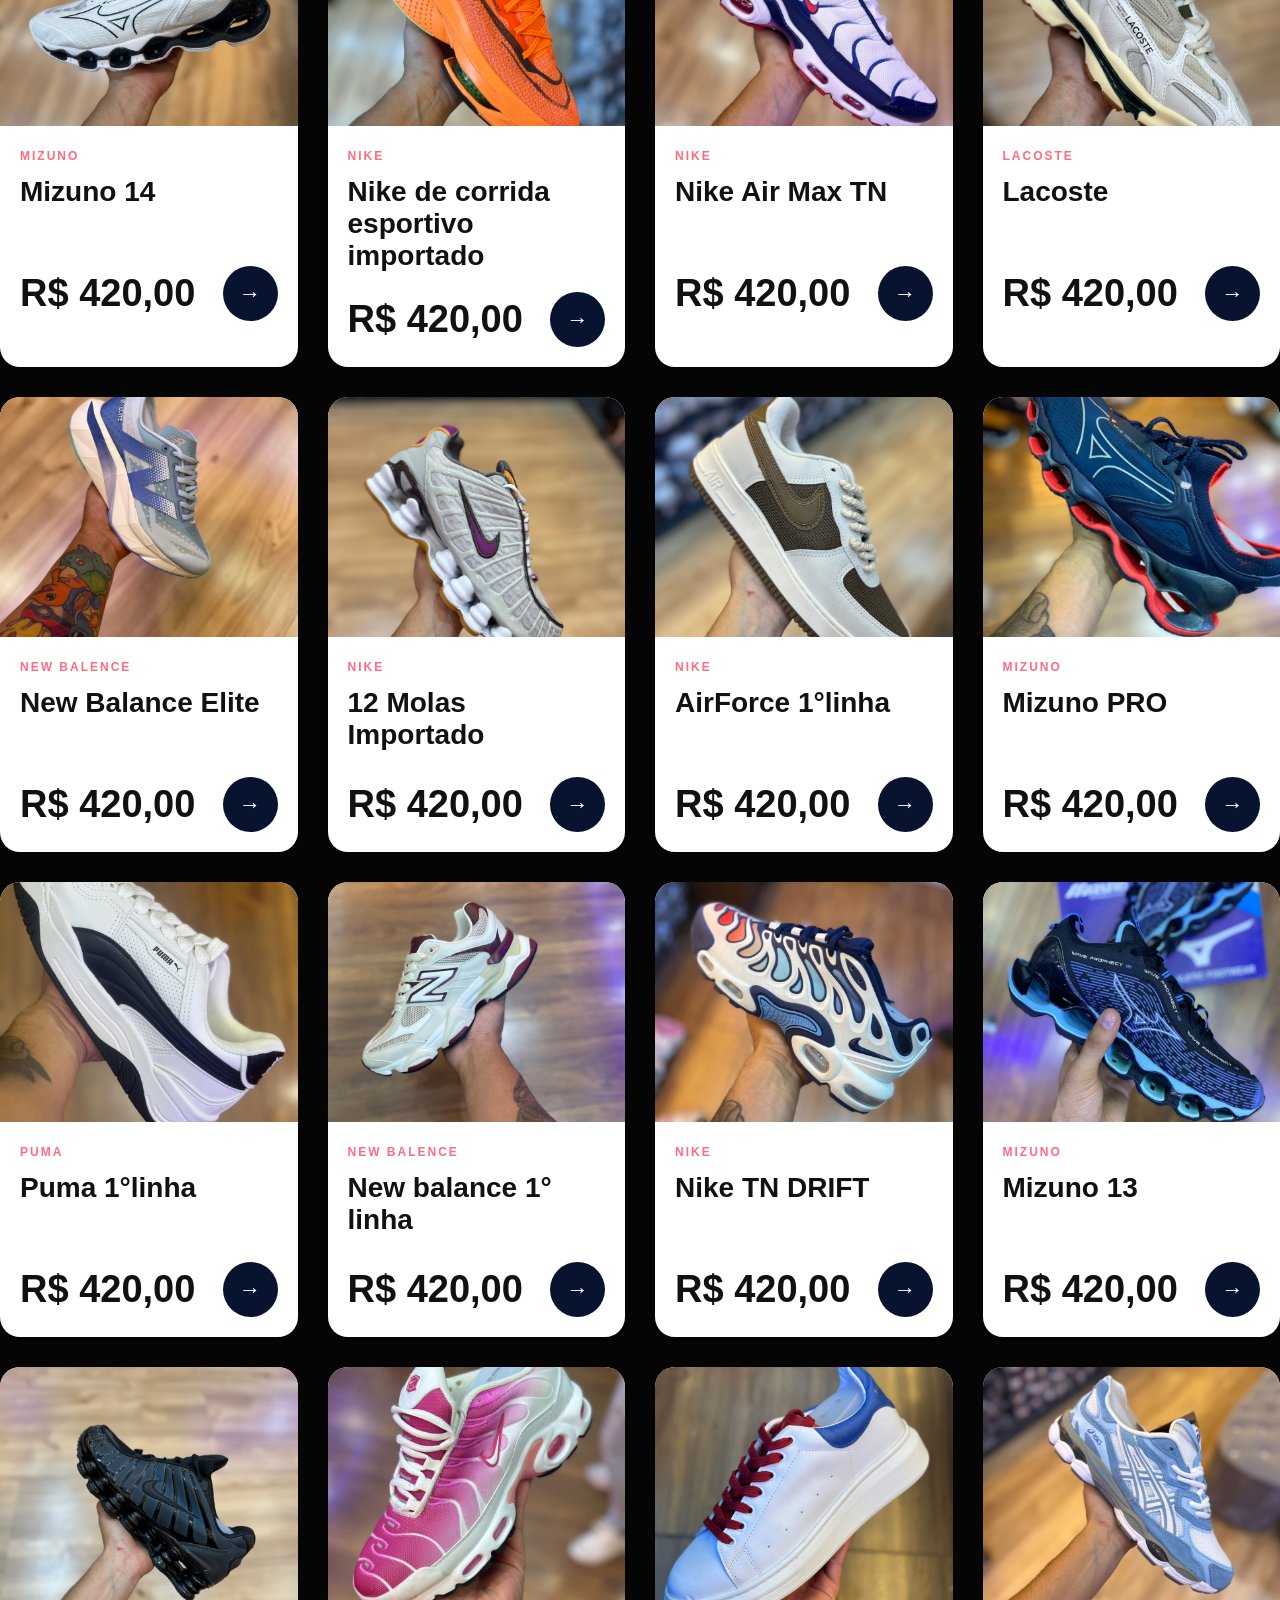
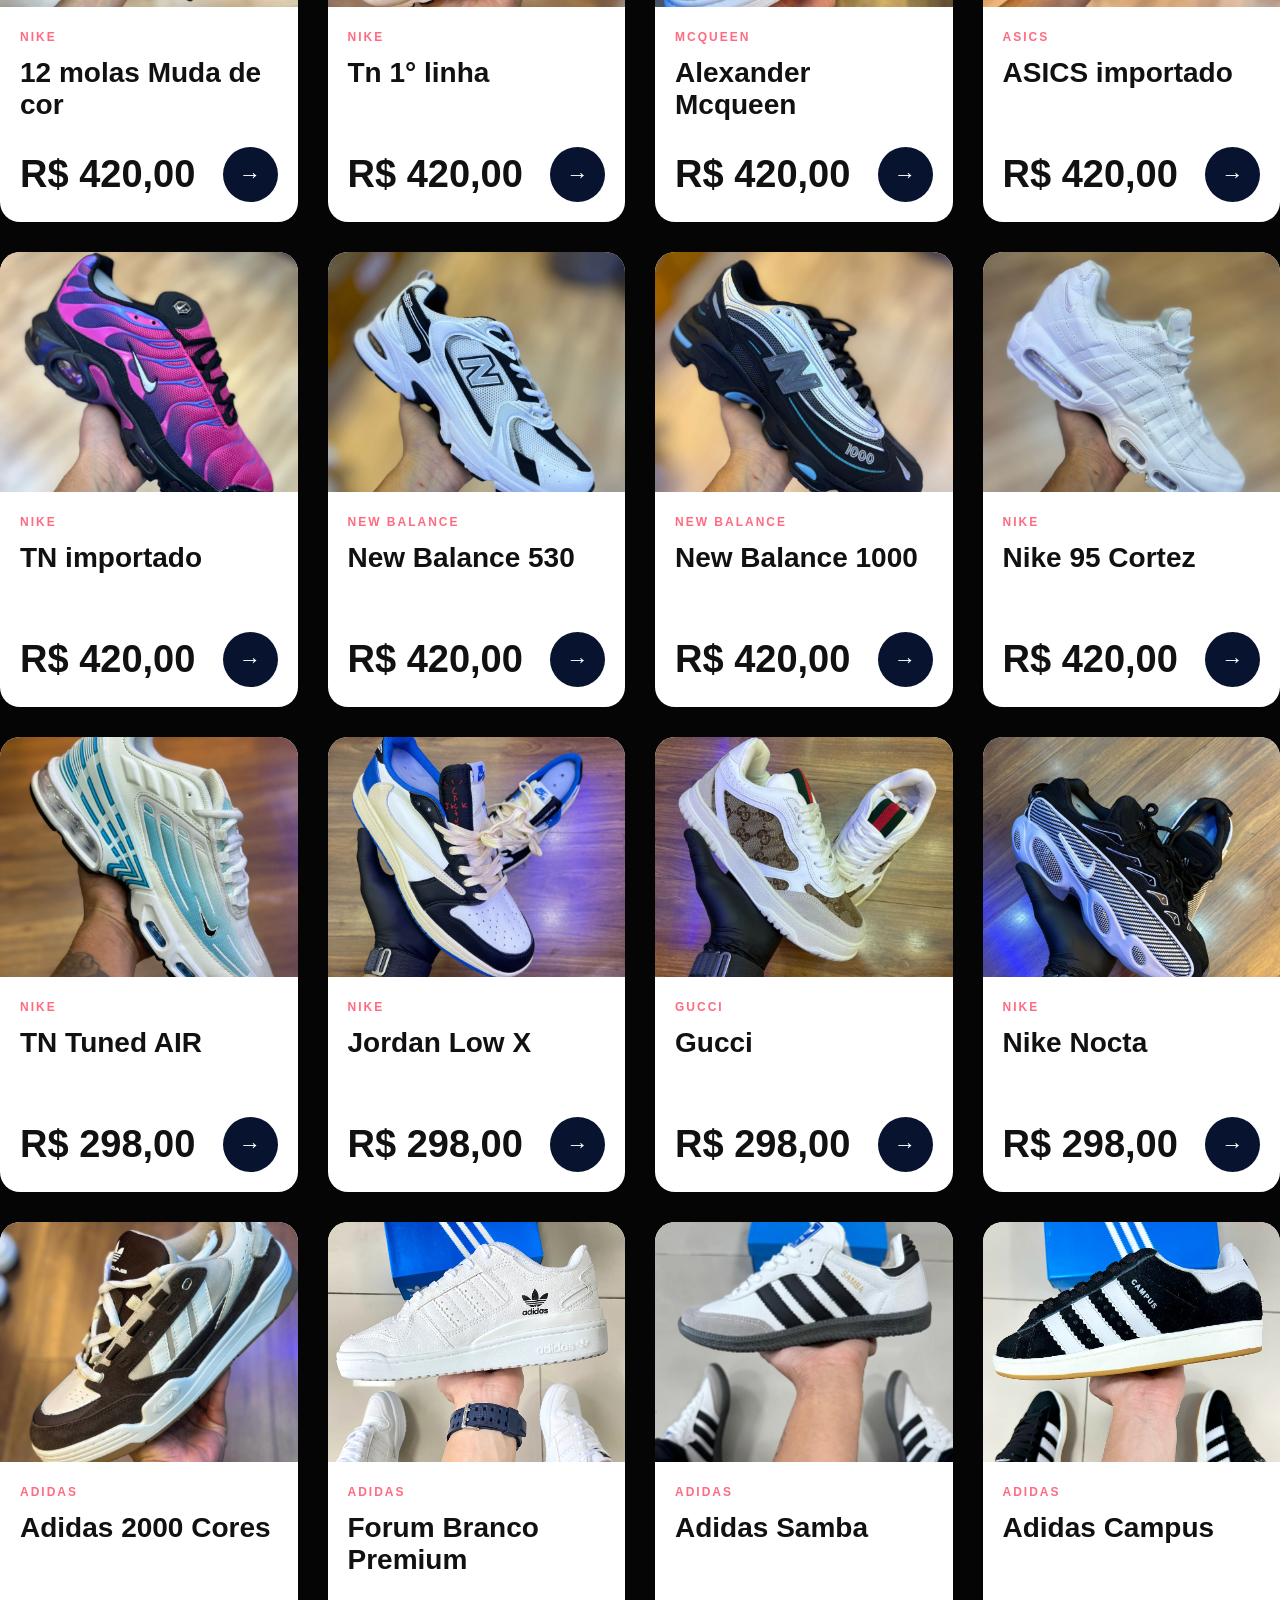
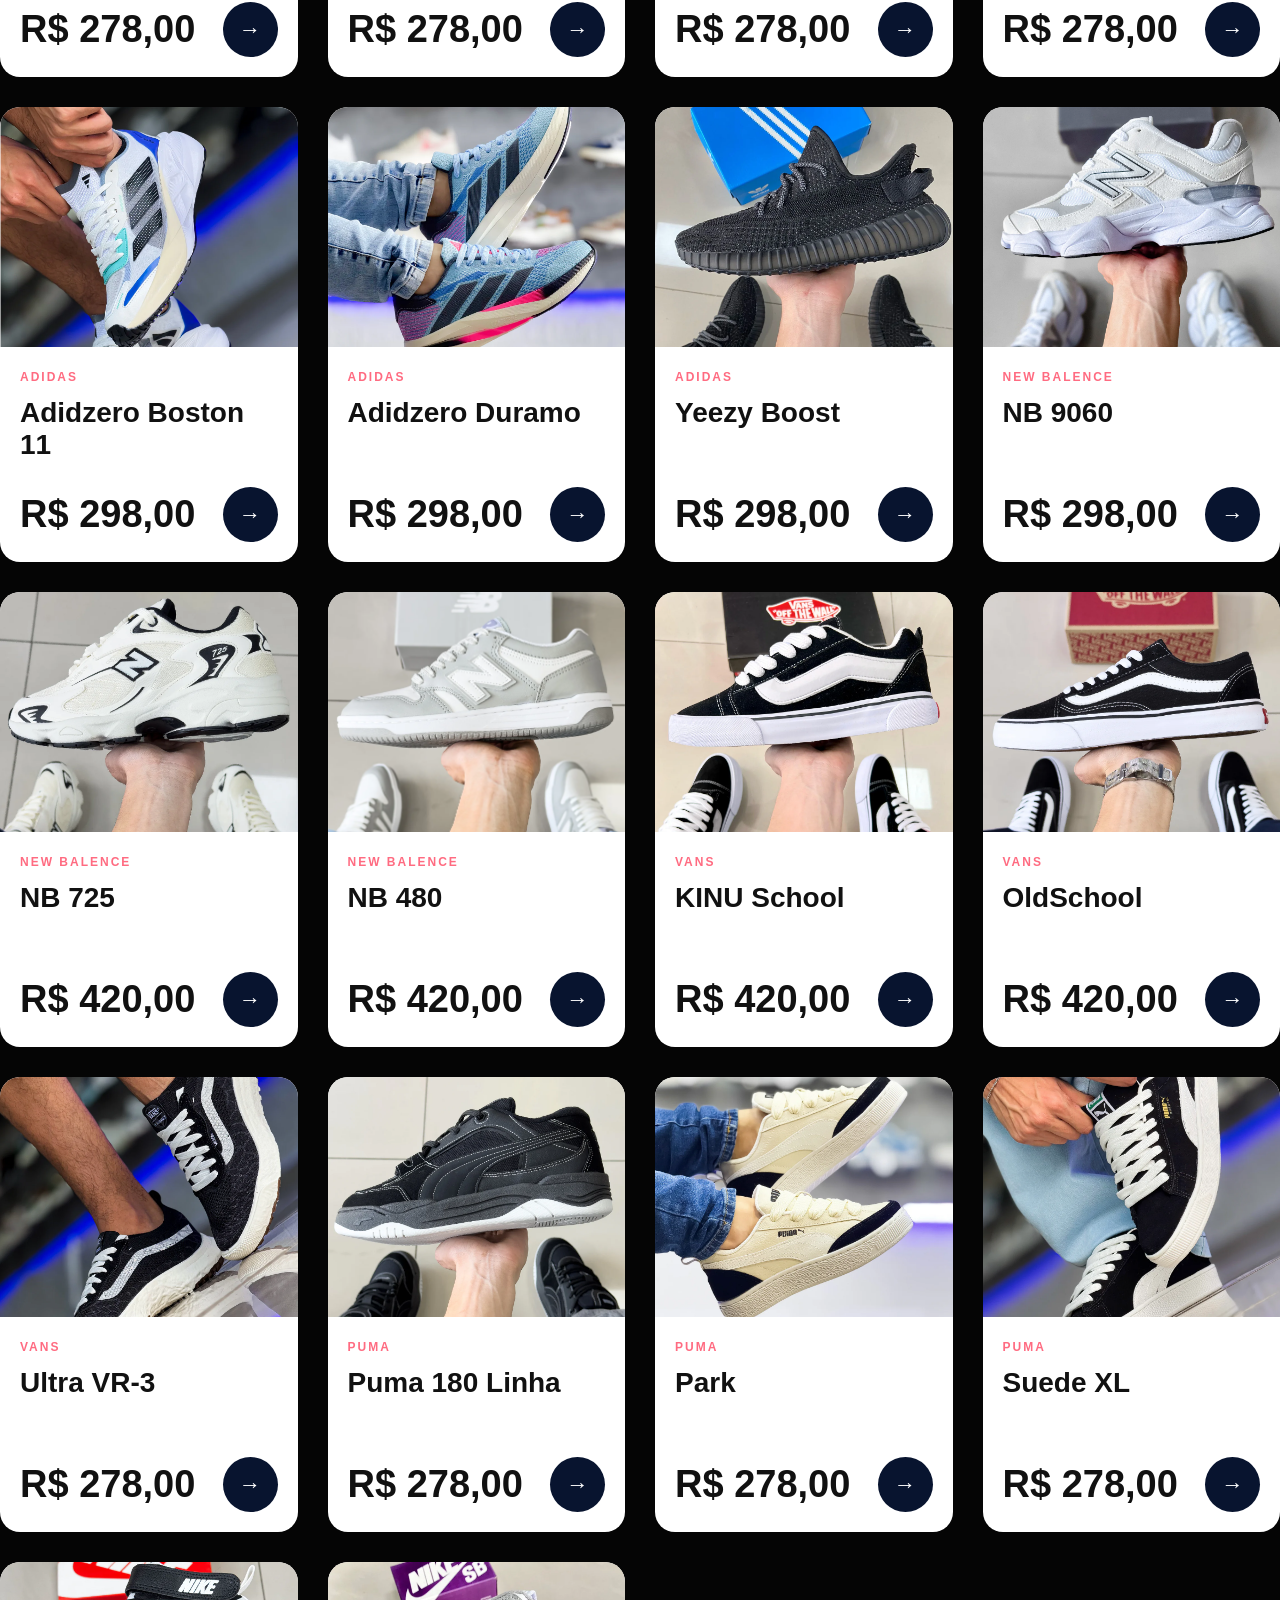
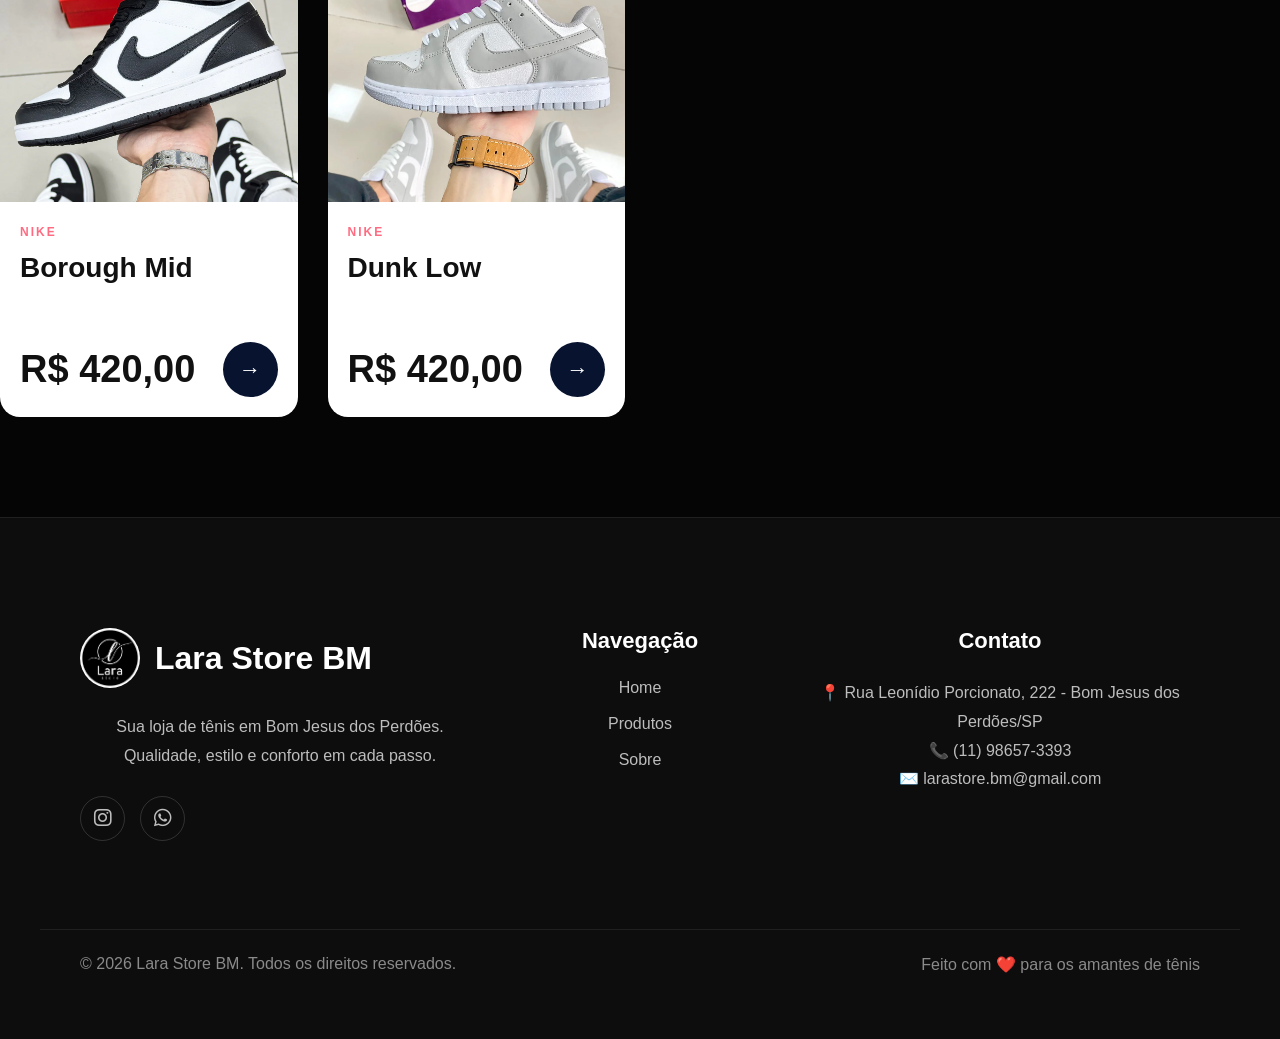
==== commit b7f5ecad: "Update index.html" ====
--- a/index.html
+++ b/index.html
@@ -110,8 +110,8 @@
 </div>
 
 
-<div class="hero-right">
-
+    
+<div class="shoe-card">
 
 <img src="img/banner.png">
 
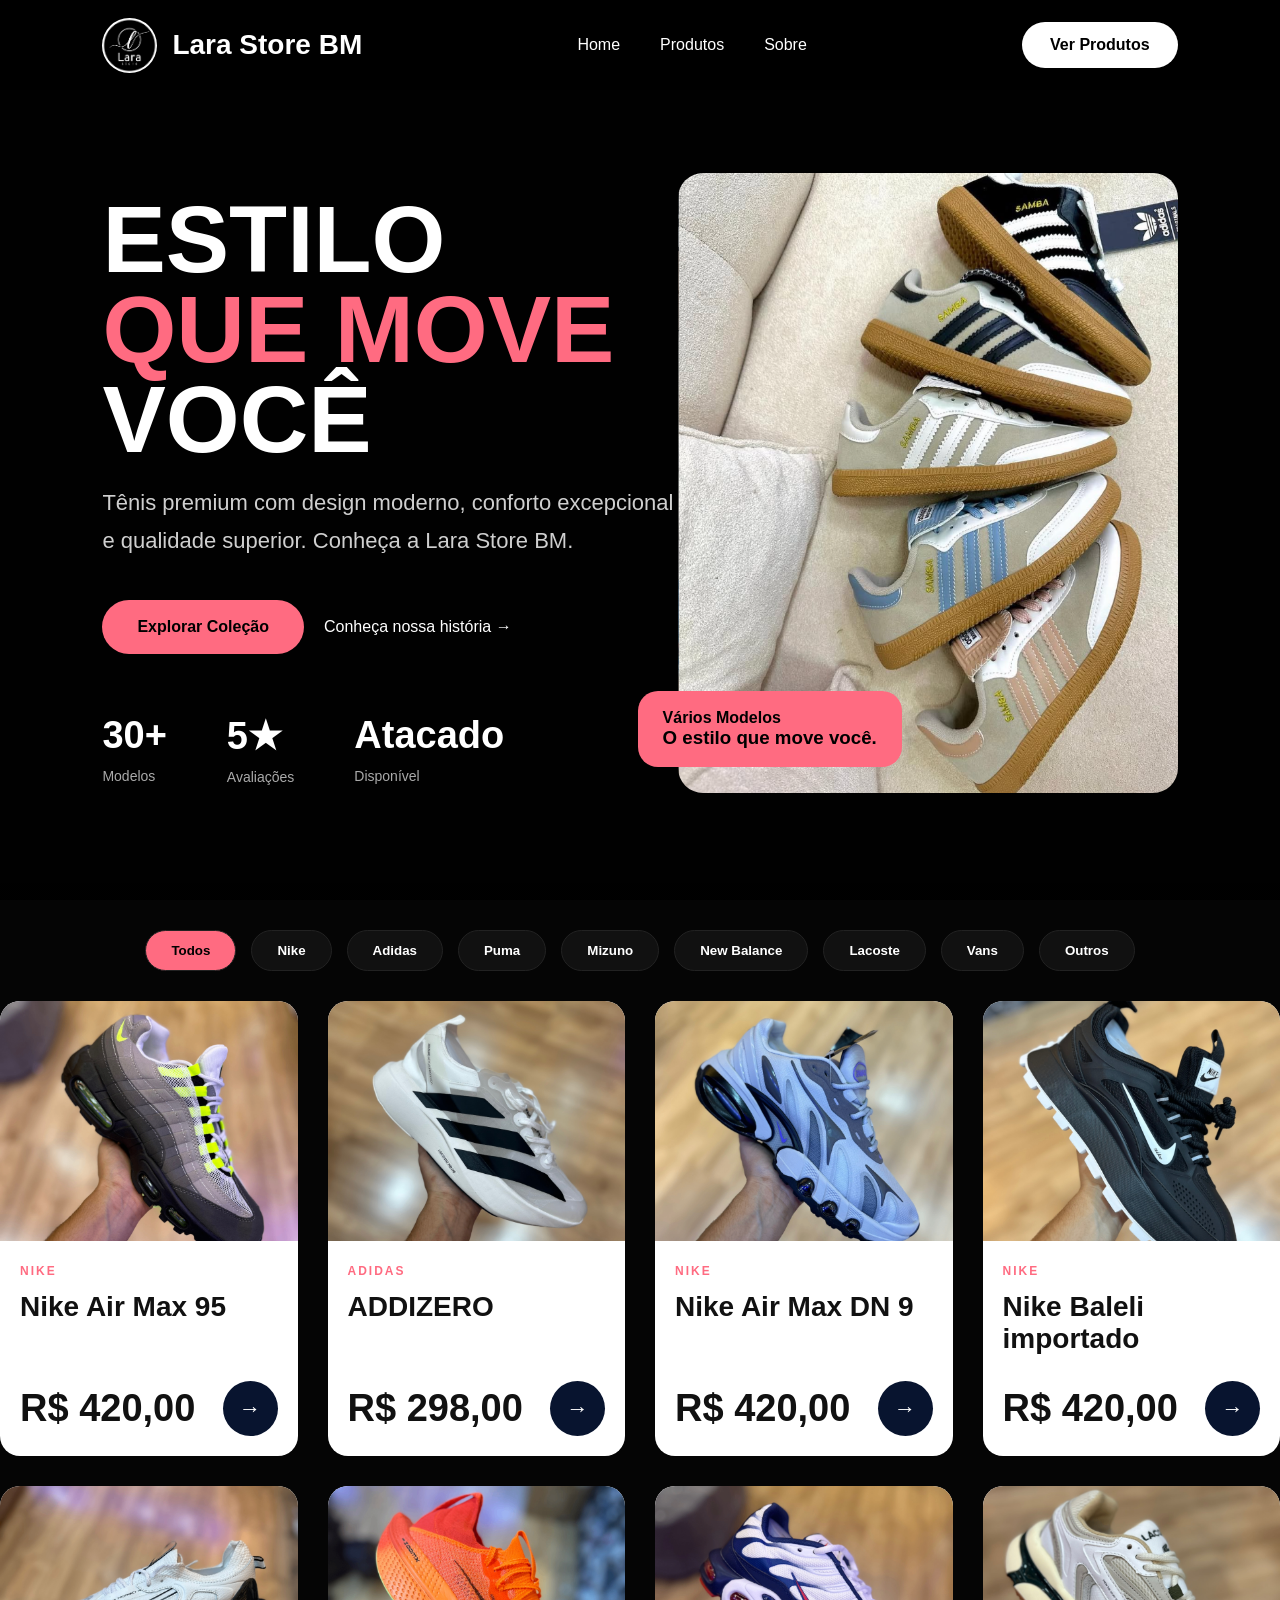
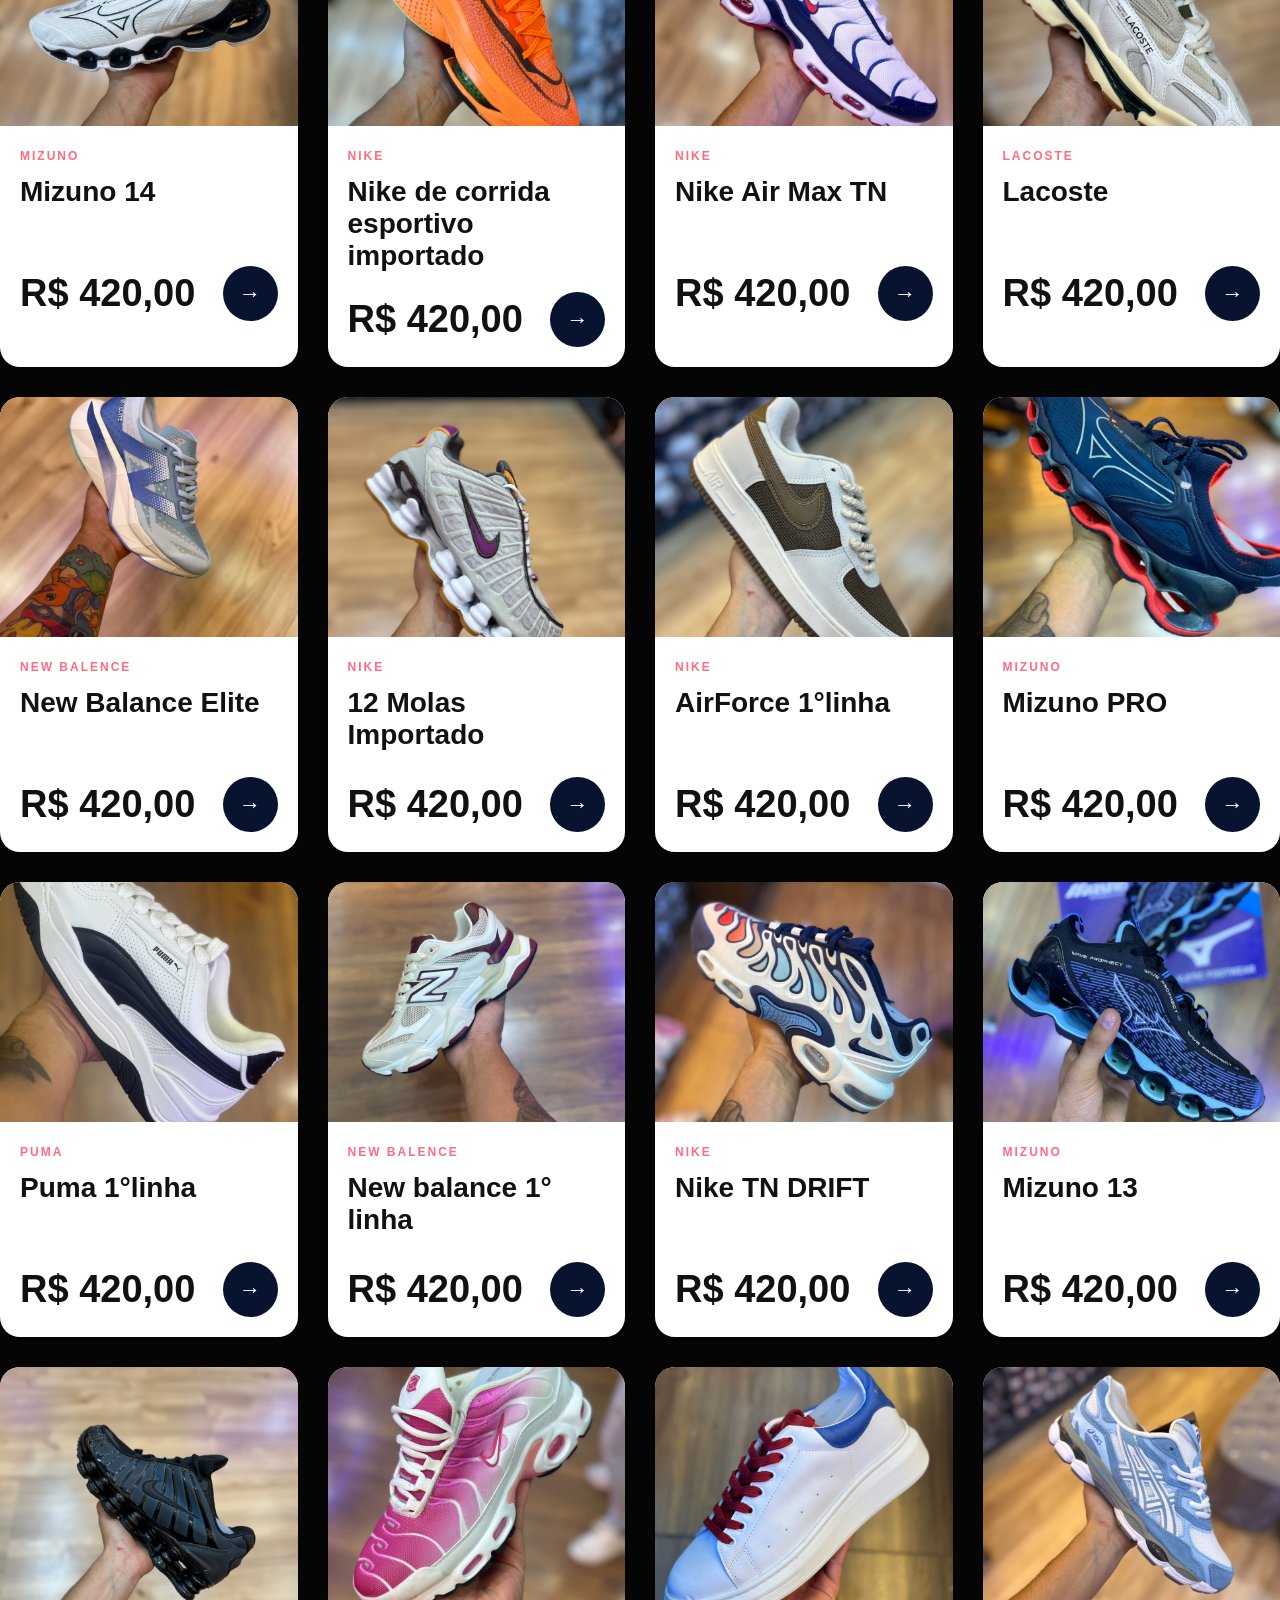
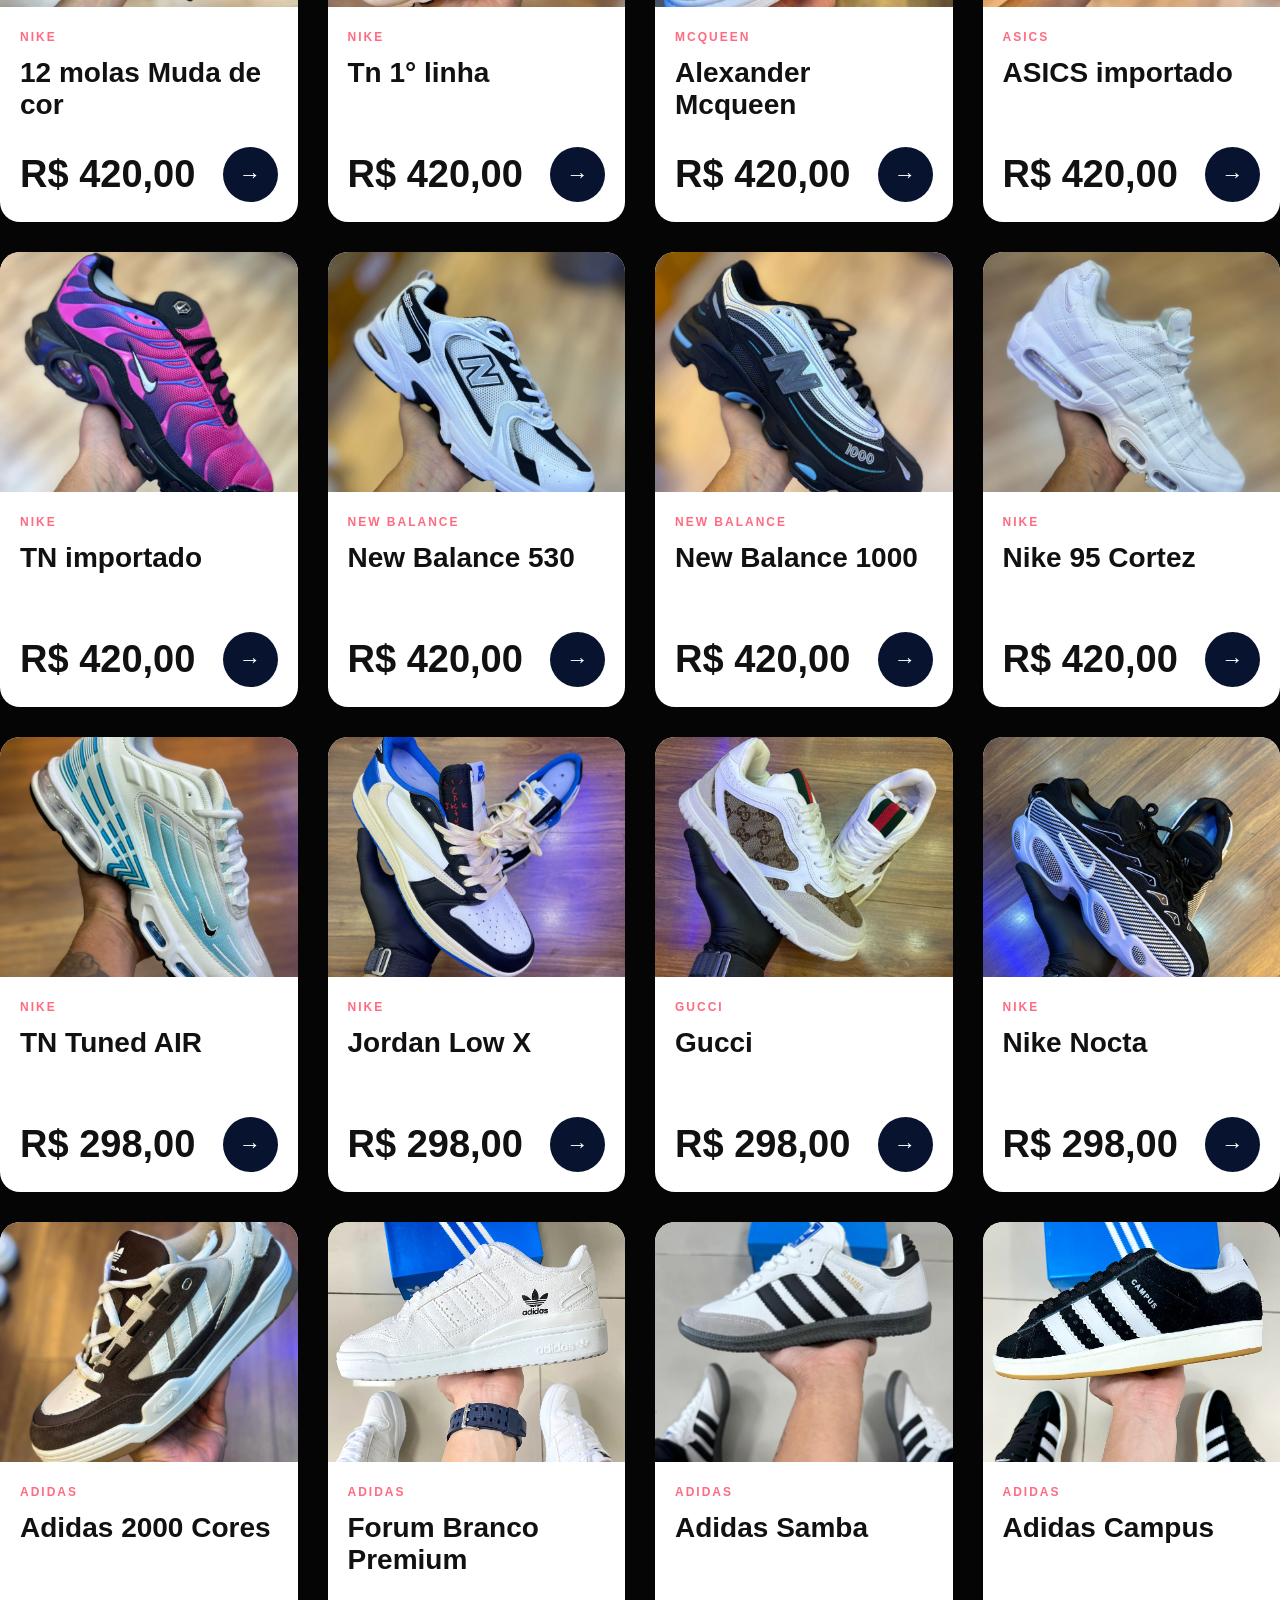
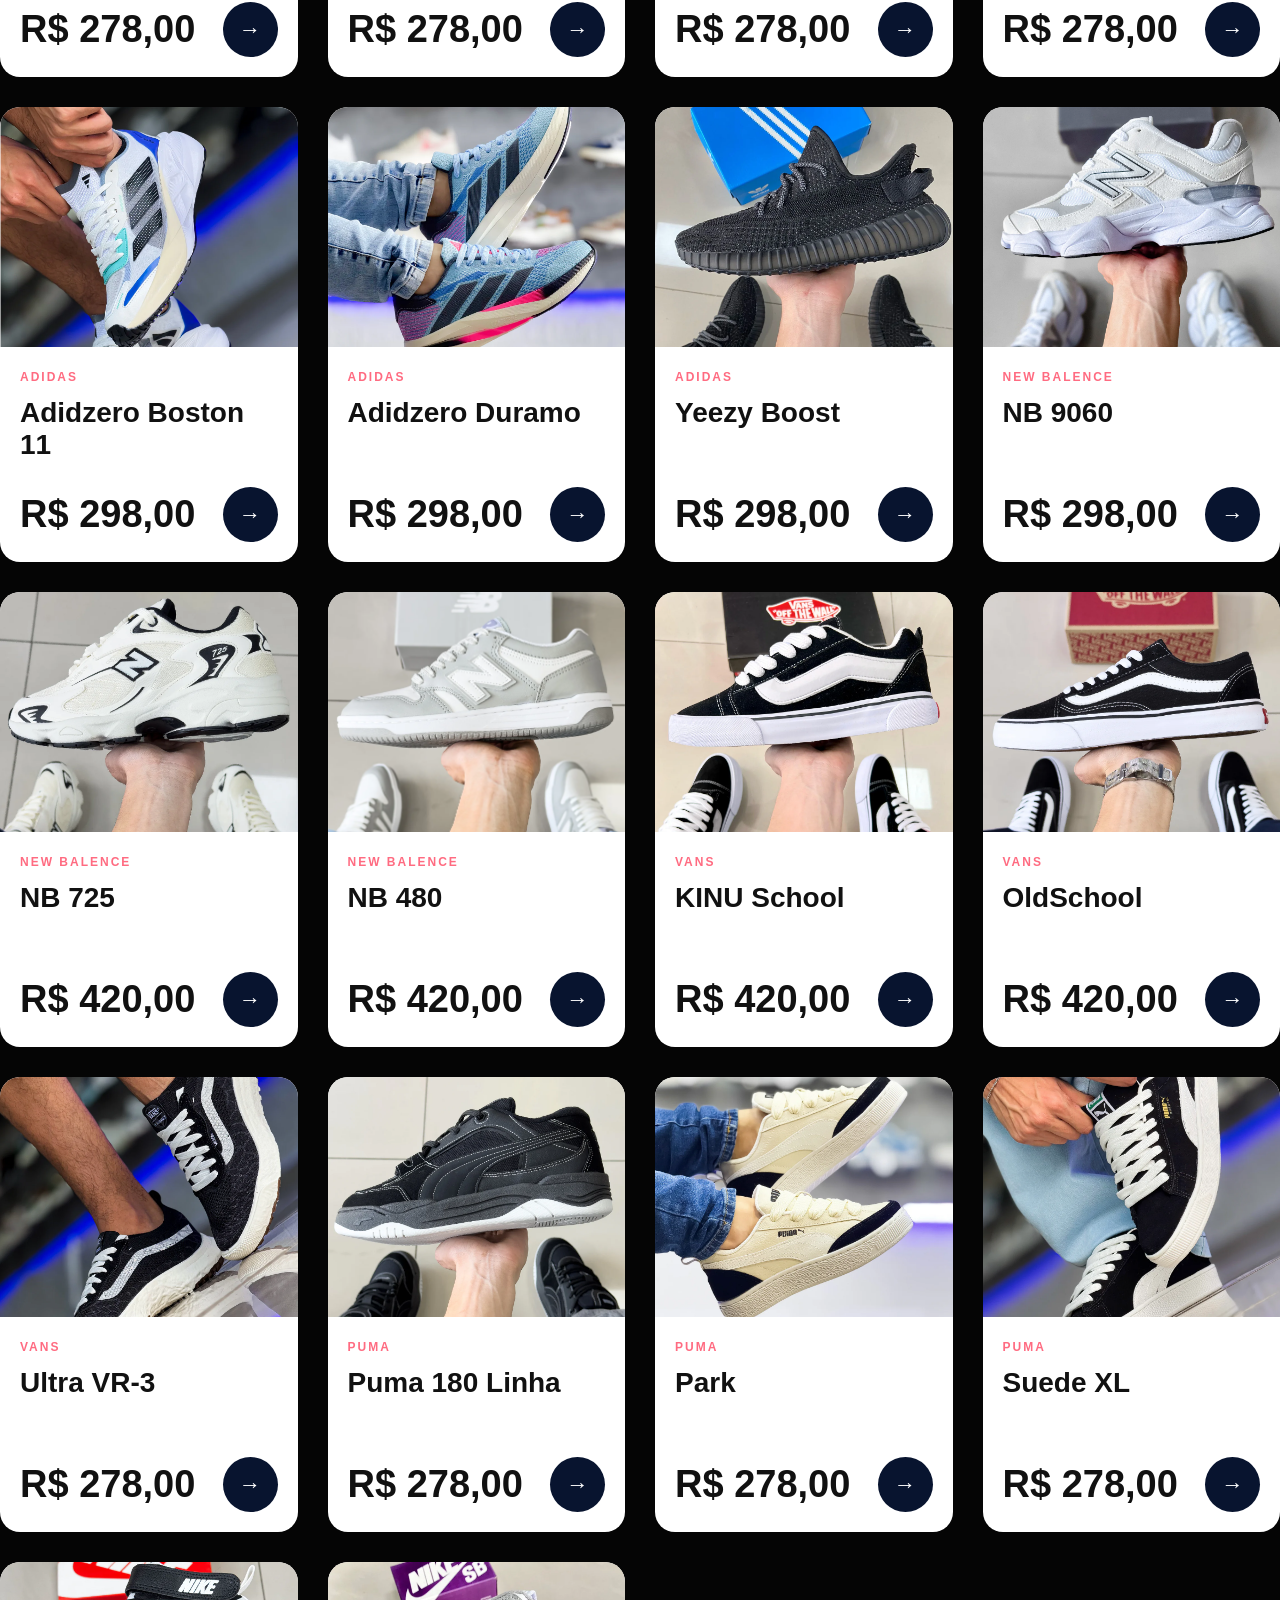
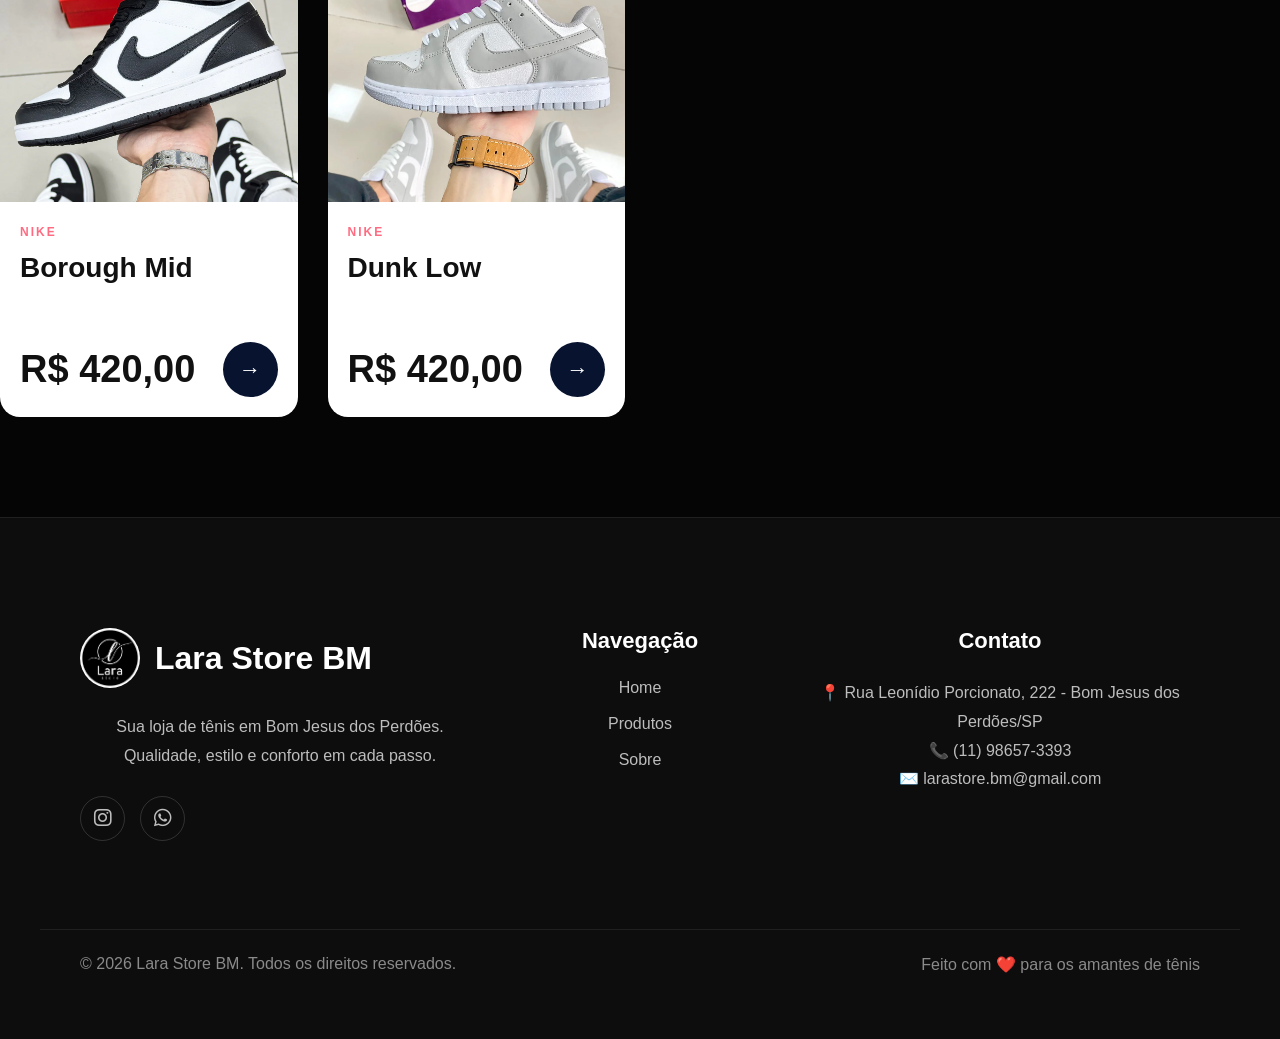
==== commit 2973cbc3: "Update index.html" ====
--- a/index.html
+++ b/index.html
@@ -61,9 +61,7 @@
 
 <div class="hero-left">
 
-<span class="tag">
-NOVA COLEÇÃO 2026
-</span>
+
 
 <h1>
 ESTILO
@@ -112,9 +110,8 @@
 
     
 <div class="shoe-card">
-
+<div class="hero-right">
 <img src="img/banner.png">
-
 <div class="best-seller">
 
 
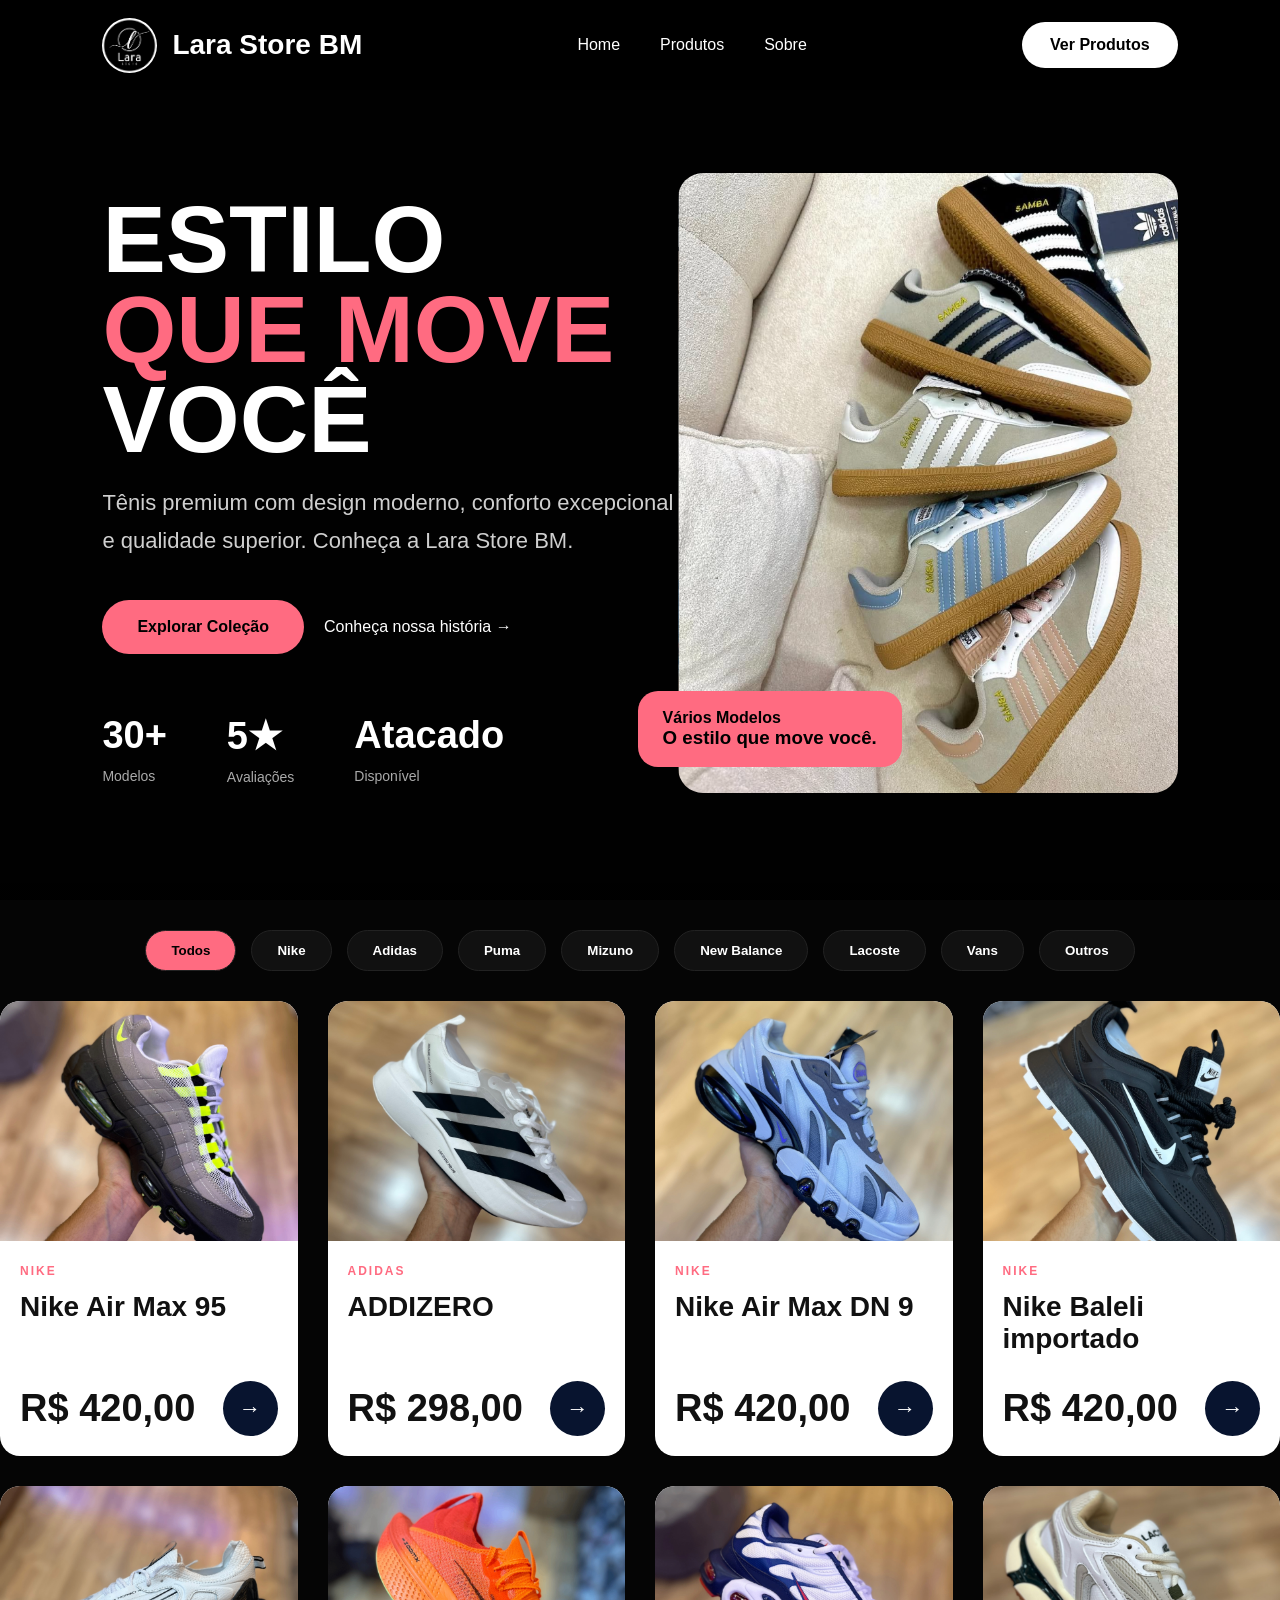
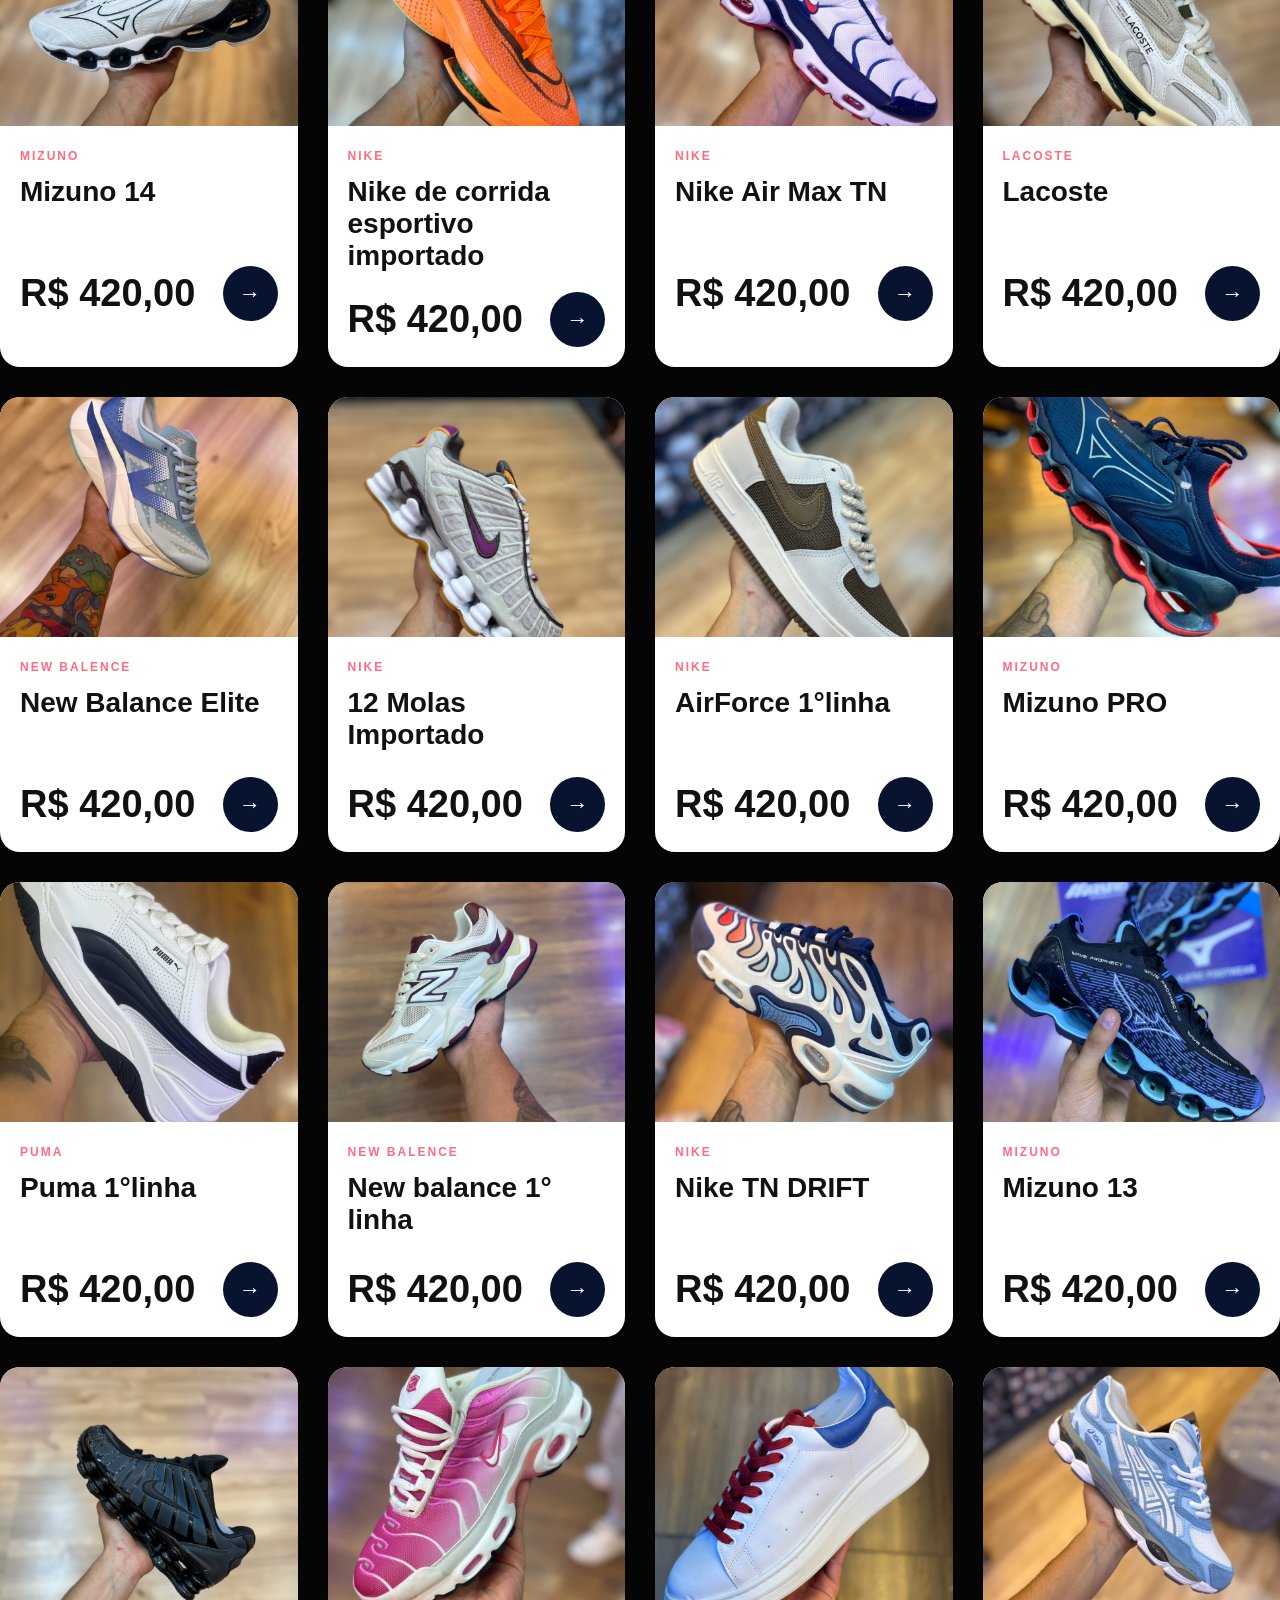
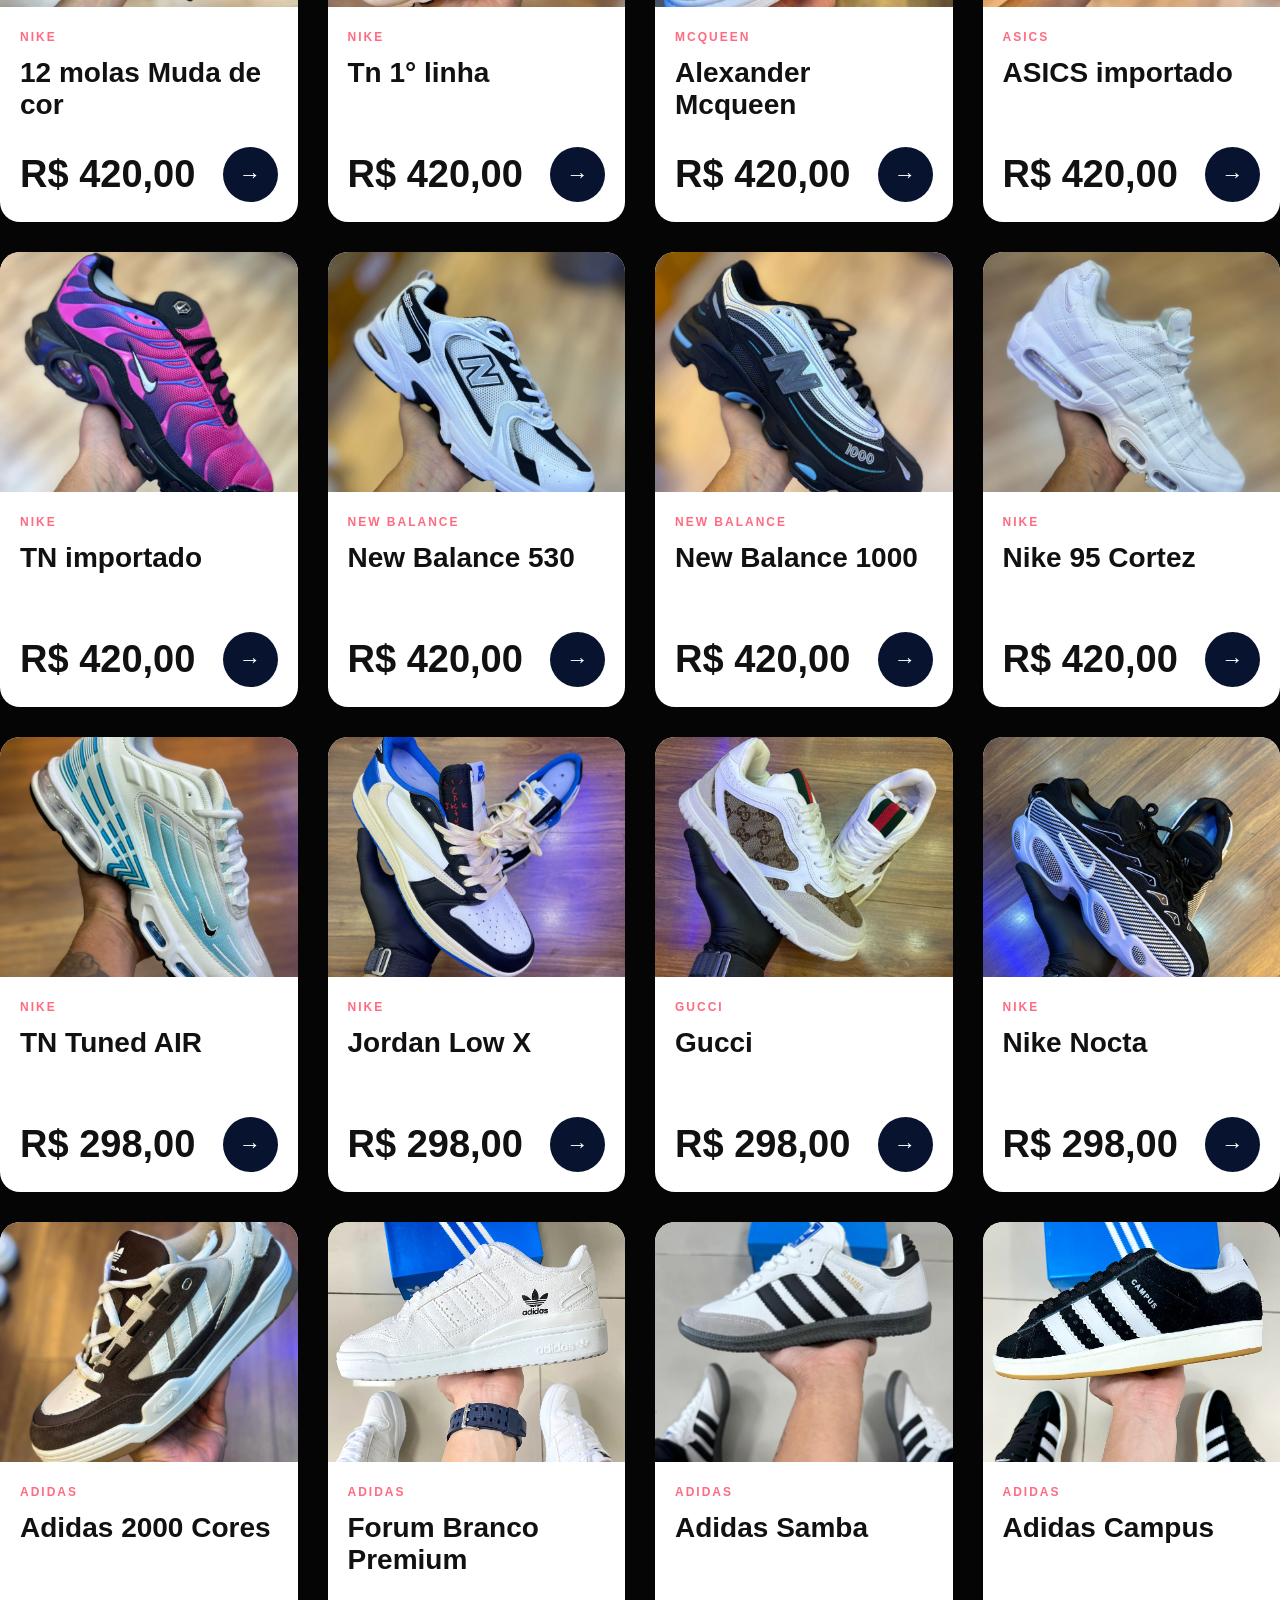
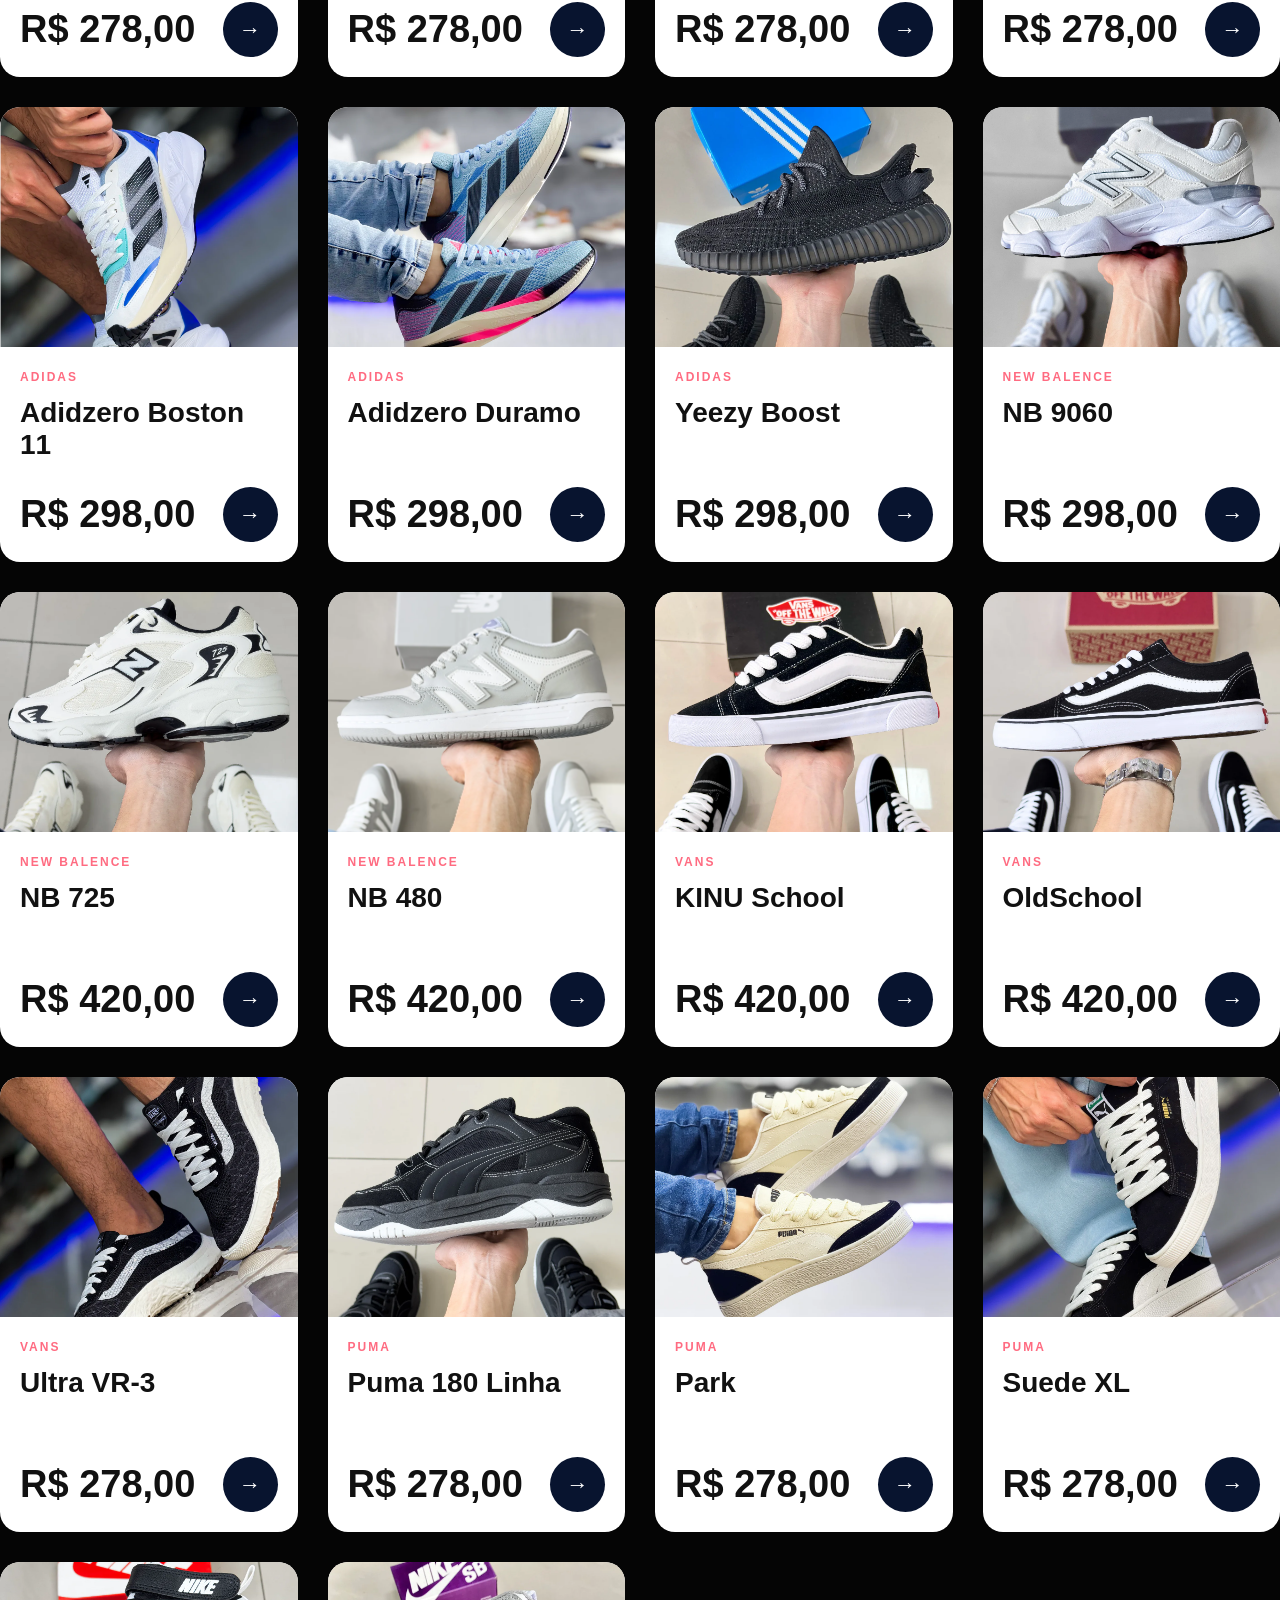
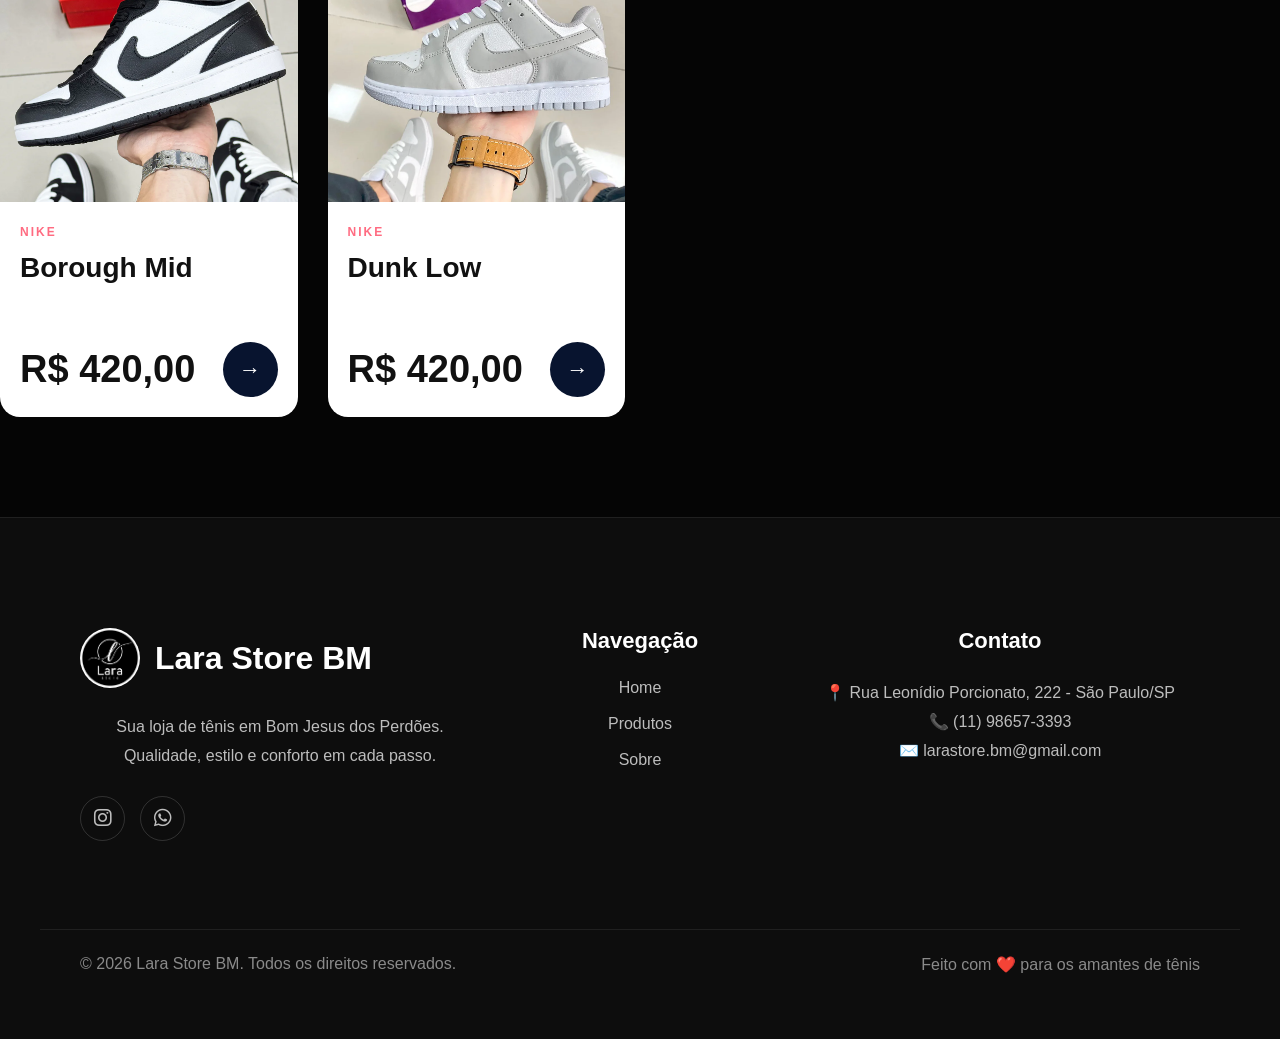
==== commit 3c1262bf: "Update index.html" ====
--- a/index.html
+++ b/index.html
@@ -1527,7 +1527,7 @@
         <div class="footer-col">
             <h4>Contato</h4>
 
-            <p>📍 Rua Leonídio Porcionato, 222 - Bom Jesus dos Perdões/SP</p>
+            <p>📍 Rua Leonídio Porcionato, 222 - São Paulo/SP</p>
 
             <p>📞 (11) 98657-3393</p>
 
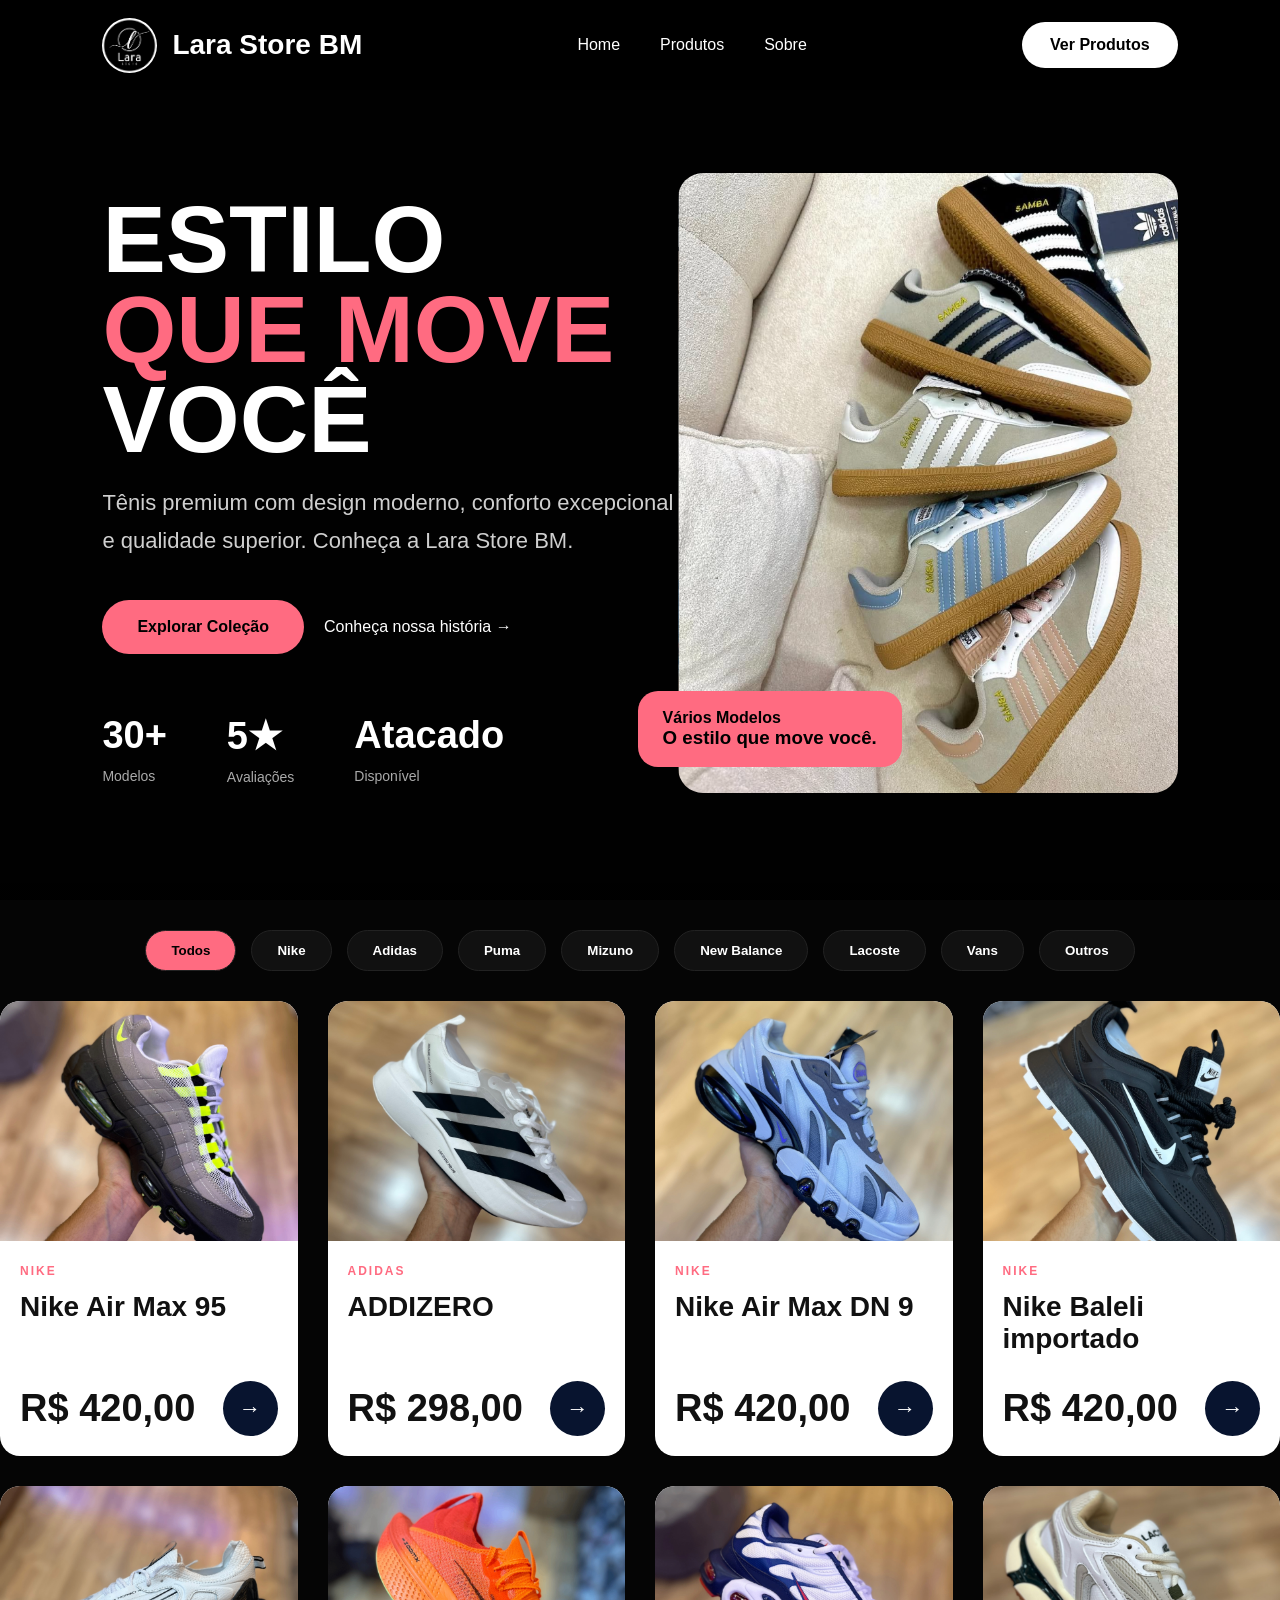
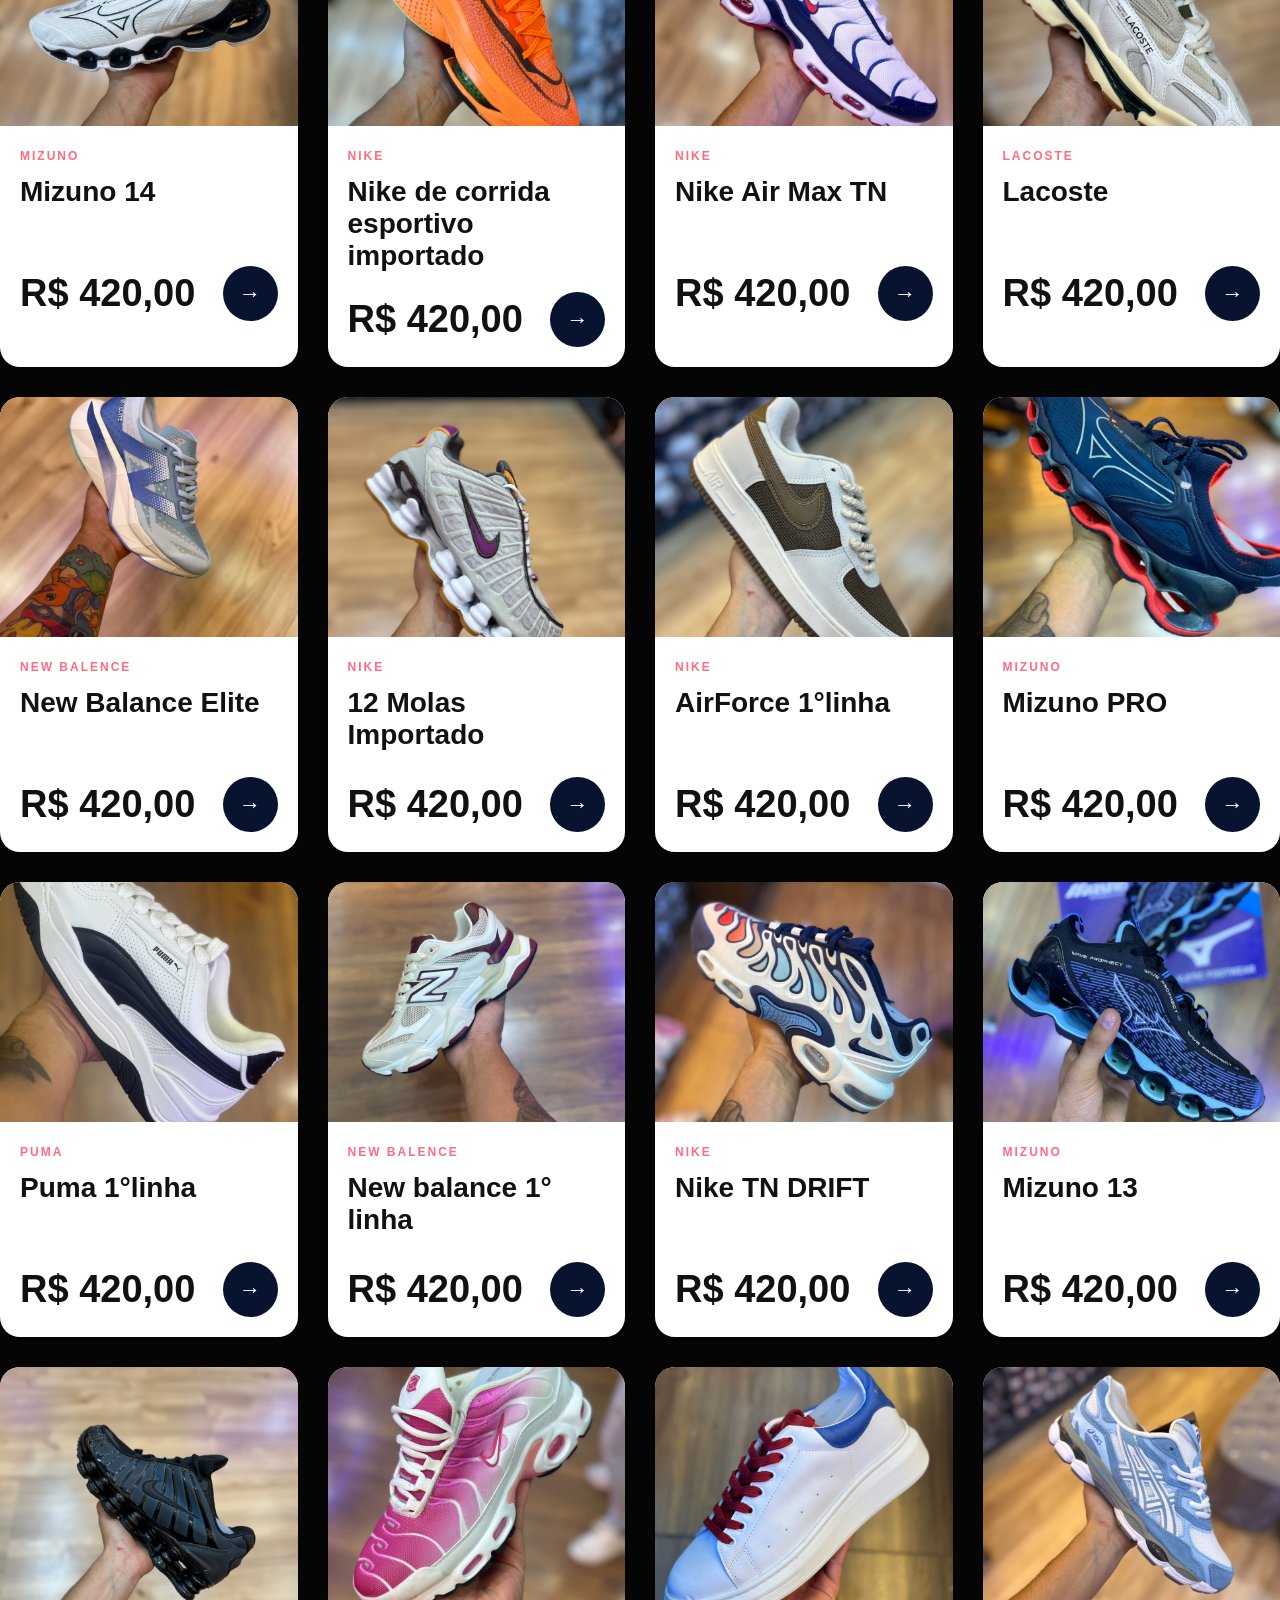
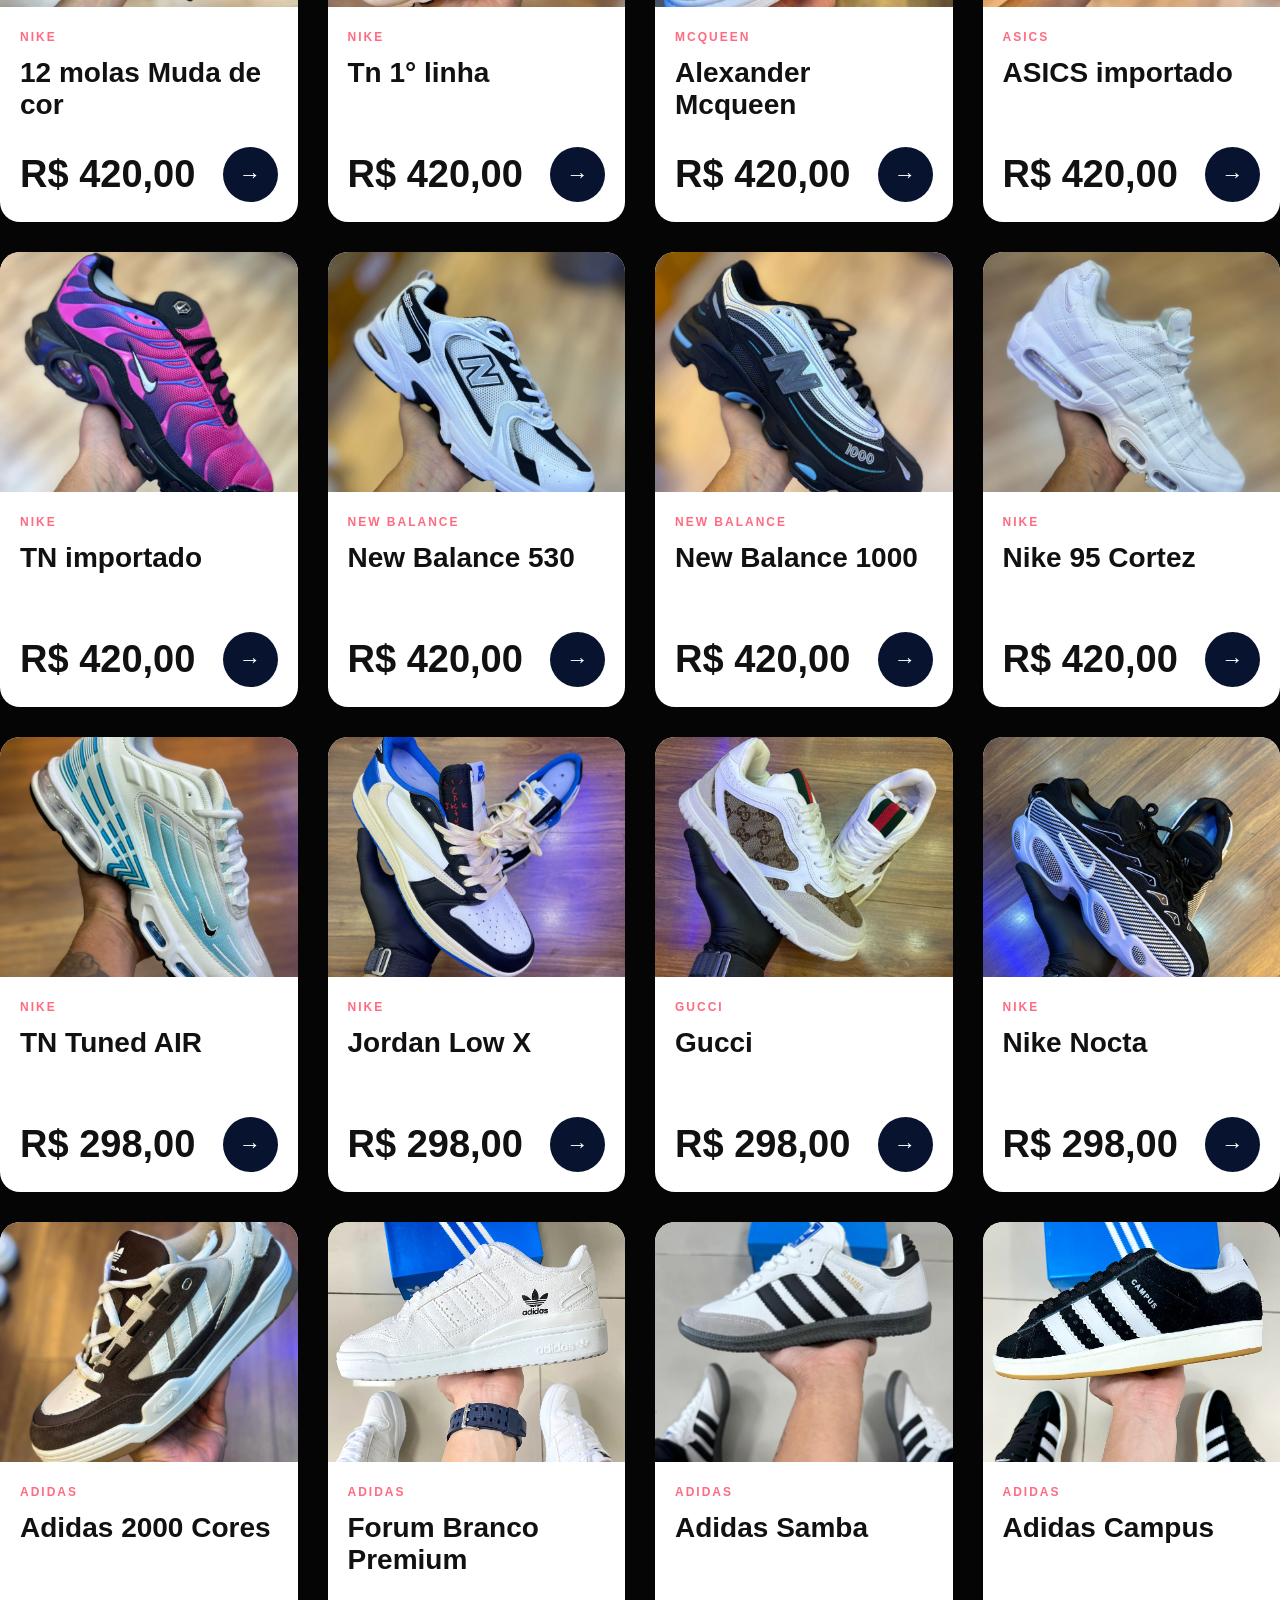
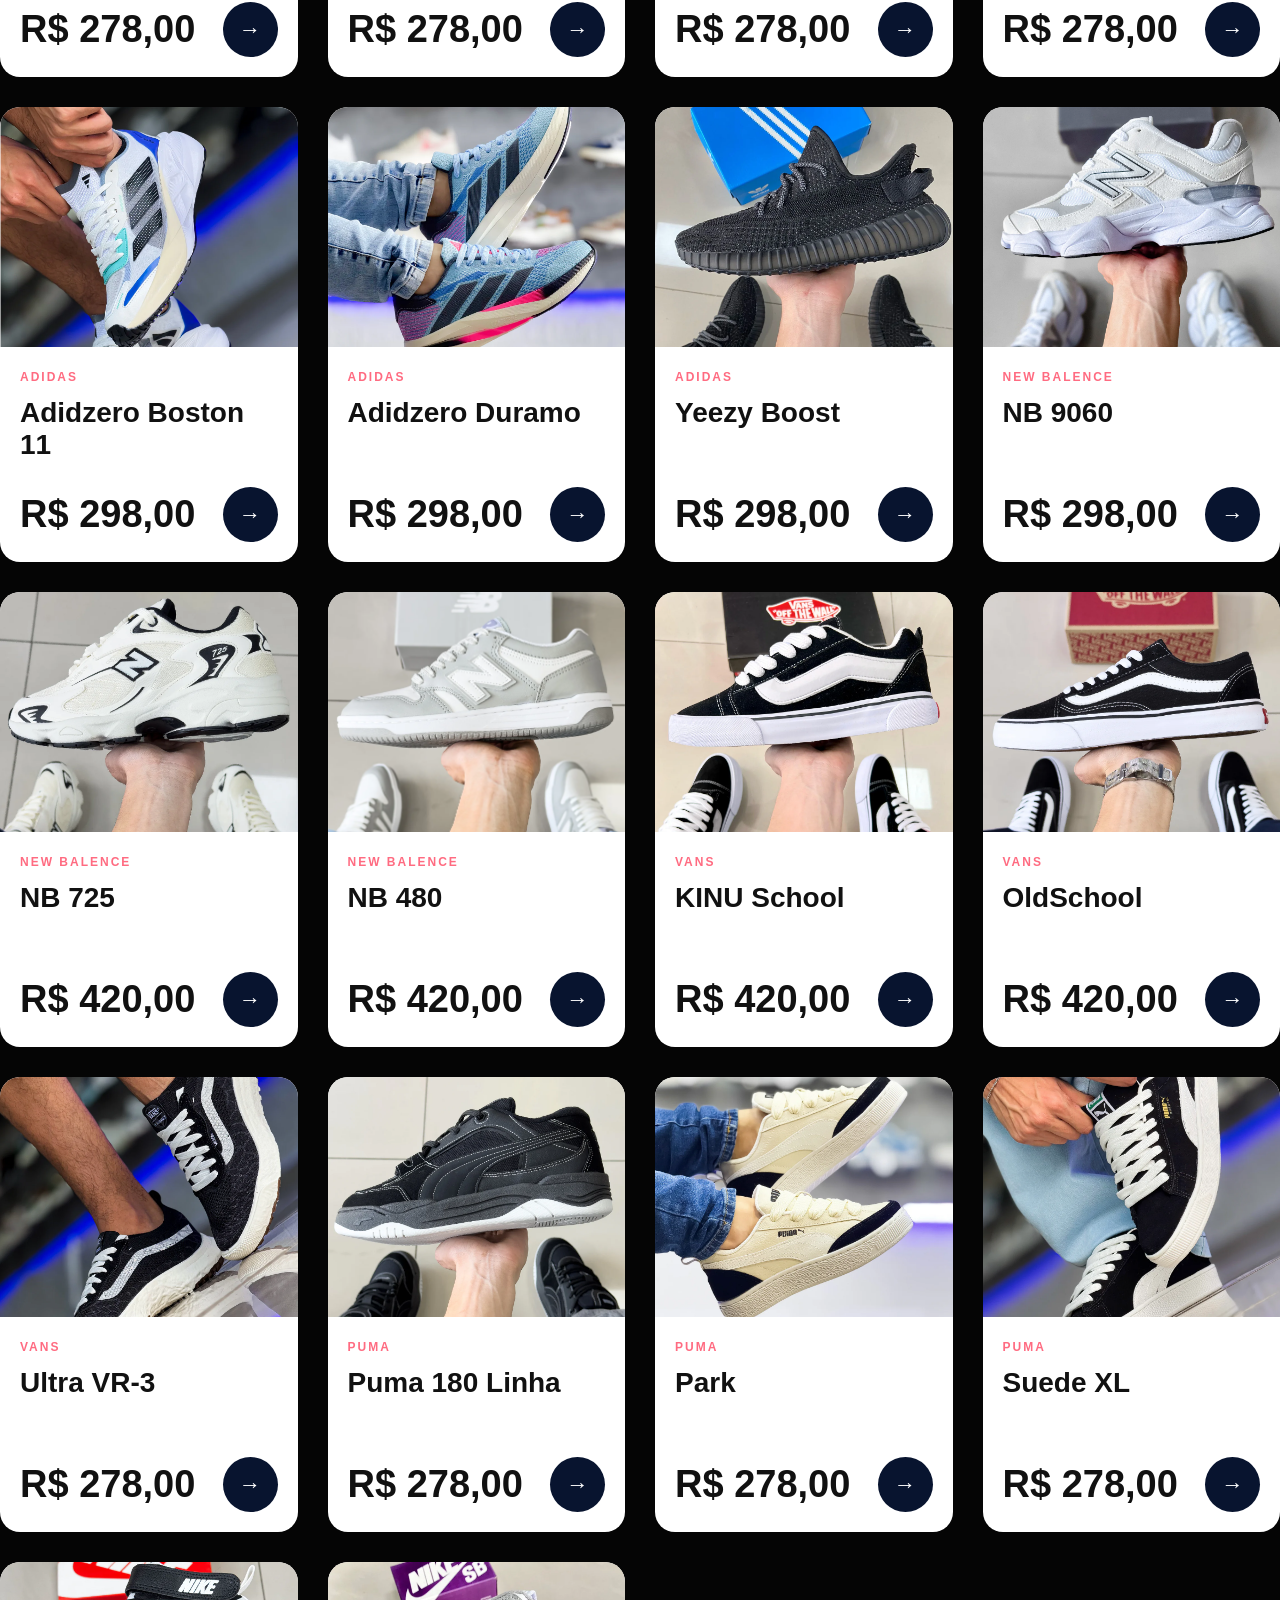
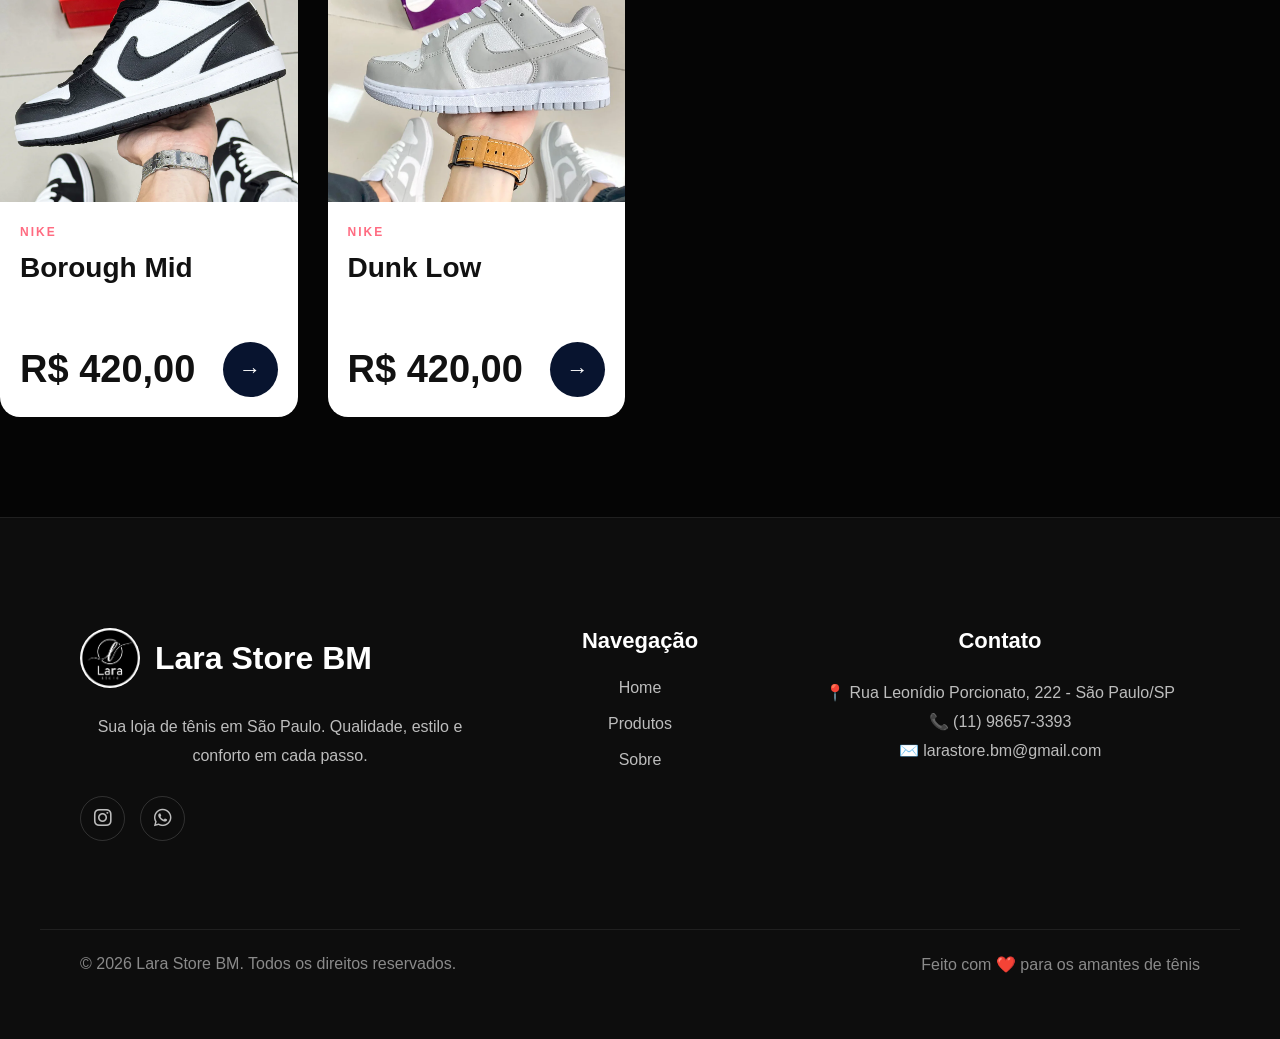
==== commit ae39d1f3: "Update index.html" ====
--- a/index.html
+++ b/index.html
@@ -1504,7 +1504,7 @@
             </div>
 
             <p>
-                Sua loja de tênis em Bom Jesus dos Perdões.
+                Sua loja de tênis em São Paulo.
                 Qualidade, estilo e conforto em cada passo.
             </p>
 
